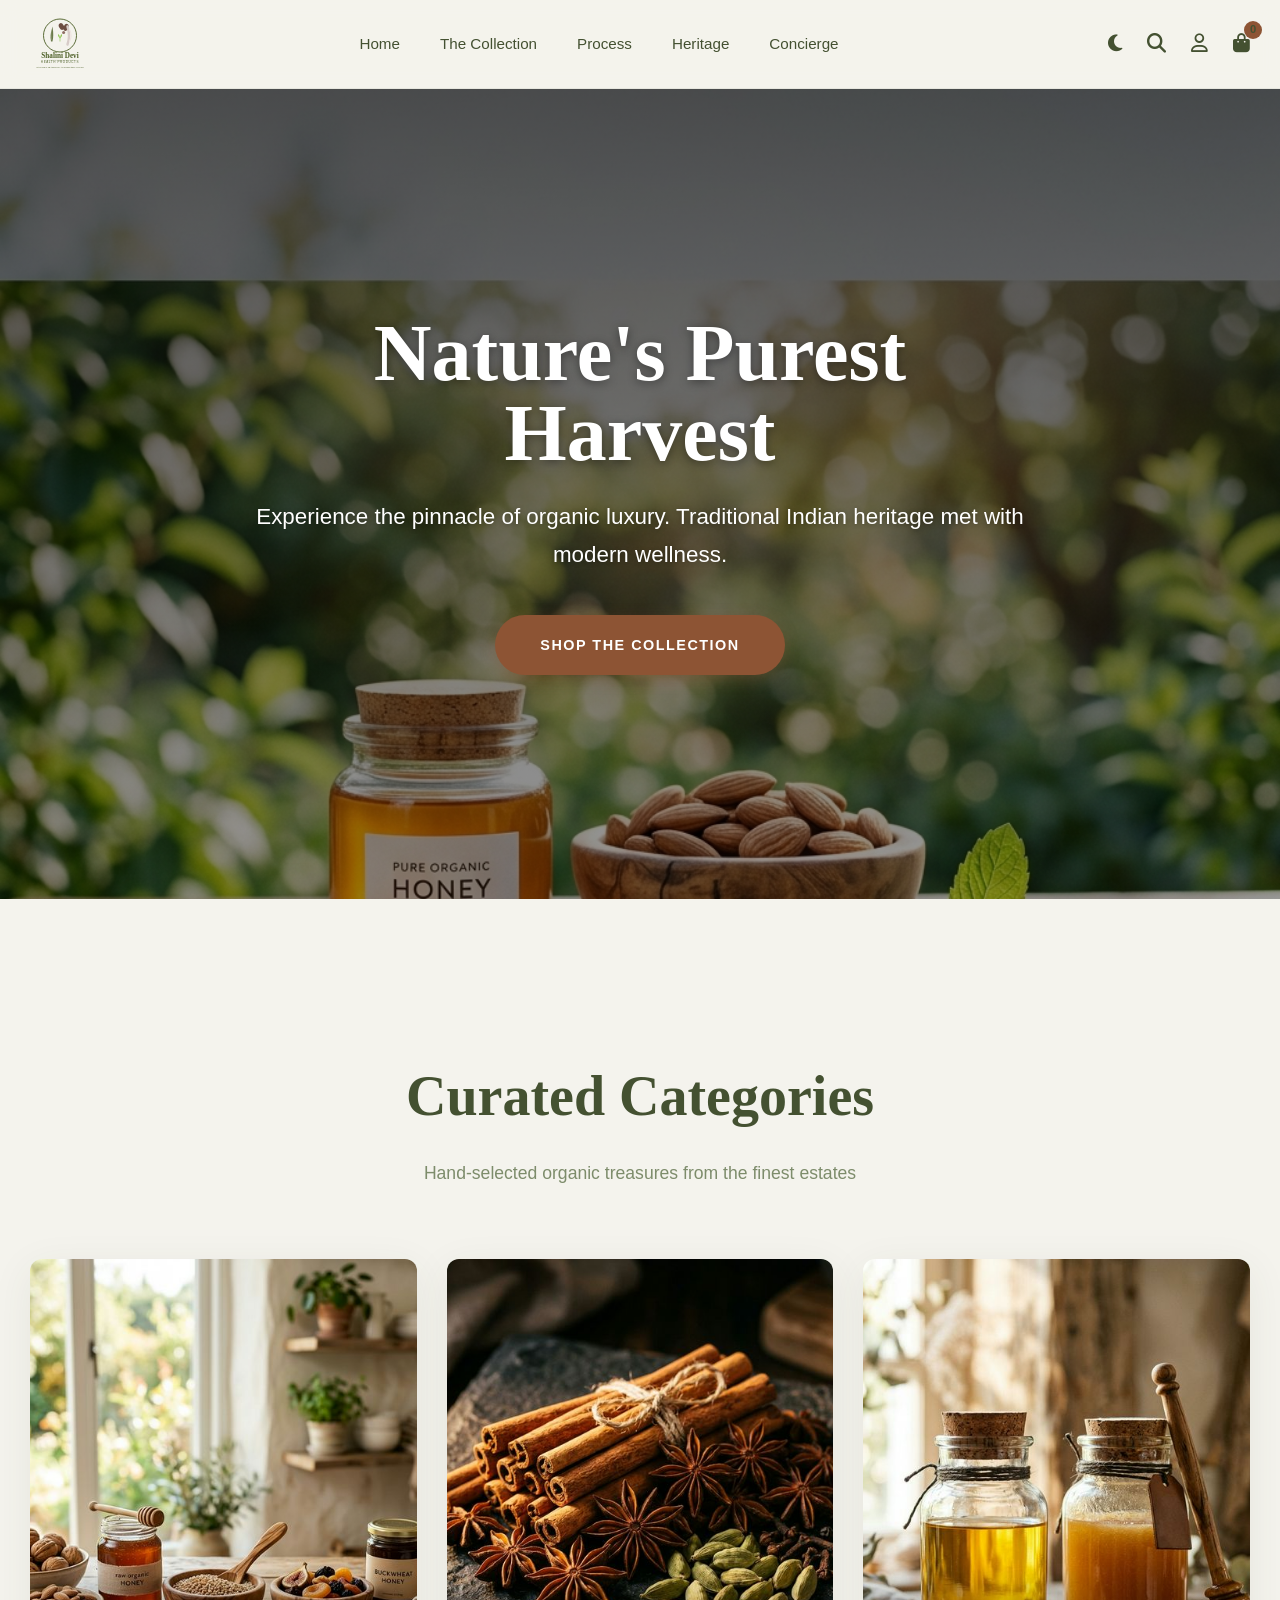
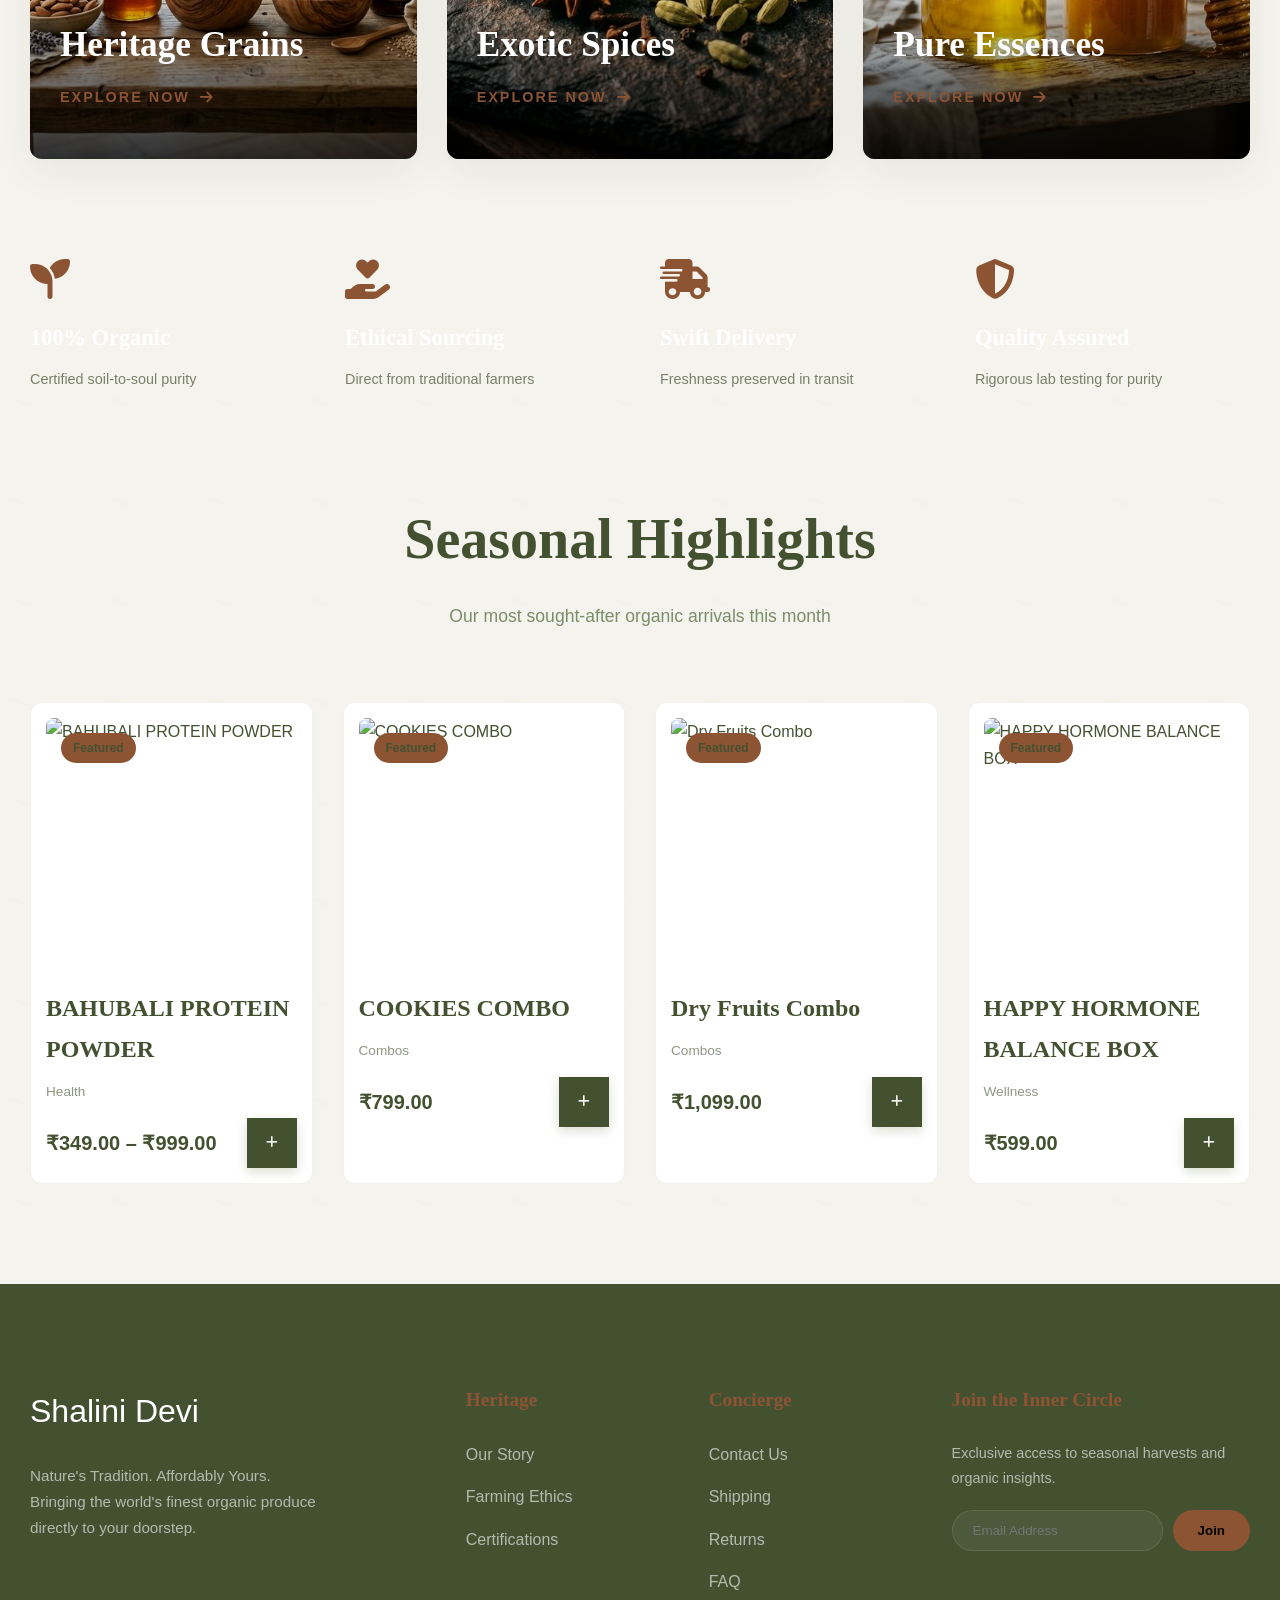
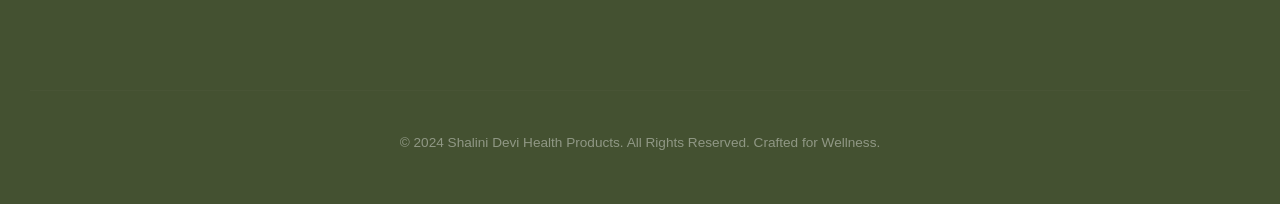
==== index.html @ 246dc545 "first commit" ====
<!doctype html>
<html lang="en">
  <head>
    <meta charset="UTF-8" />
    <meta name="viewport" content="width=device-width, initial-scale=1.0" />
    <title>Shalini Devi Health Products | Premium Organic Heritage</title>
    <link rel="stylesheet" href="css/styles.css" />
    <link
      rel="stylesheet"
      href="https://cdnjs.cloudflare.com/ajax/libs/font-awesome/6.4.0/css/all.min.css"
    />
  </head>
  <body>
    <nav>
      <div class="container">
        <a href="index.html" class="logo">
          <img src="assets/logo.svg" alt="Shalini Devi">
        </a>
        <div class="nav-links">
          <a href="index.html">Home</a>
          <a href="shop.html">The Collection</a>
          <a href="process.html">Process</a>
          <a href="heritage.html">Heritage</a>
          <a href="concierge.html">Concierge</a>
        </div>
        <div class="nav-actions">
          <i class="fas fa-moon" id="theme-icon" onclick="toggleTheme()"></i>
          <i class="fas fa-search"></i>
          <i class="far fa-user"></i>
          <a href="cart.html" class="cart-icon">
            <i class="fas fa-shopping-bag"></i>
            <span class="cart-count" id="cart-count">0</span>
          </a>
        </div>
      </div>
    </nav>

    <header class="hero hero-luxury" style="background: url('hero_fresh_organic_vibe_2024_1776786332460.png') no-repeat center center/cover;">
      <div class="hero-content">
        <h1>Nature's Purest Harvest</h1>
        <p>
          Experience the pinnacle of organic luxury. Traditional Indian 
          heritage met with modern wellness.
        </p>
        <a href="shop.html" class="btn">Shop the Collection</a>
      </div>
    </header>

    <section class="section">
      <div class="container">
        <div class="section-header">
          <h2>Curated Categories</h2>
          <p>Hand-selected organic treasures from the finest estates</p>
        </div>
        <div class="categories-slider">
          <div class="category-card">
            <img src="assets/hero_premium.png" alt="Premium Grains" />
            <div class="category-info">
              <h3>Heritage Grains</h3>
              <a href="shop.html?cat=grains" class="shop-link">Explore Now <i class="fas fa-arrow-right"></i></a>
            </div>
          </div>
          <div class="category-card">
            <img src="assets/cat_spices.png" alt="Exotic Spices" />
            <div class="category-info">
              <h3>Exotic Spices</h3>
              <a href="shop.html?cat=spices" class="shop-link">Explore Now <i class="fas fa-arrow-right"></i></a>
            </div>
          </div>
          <div class="category-card">
            <img src="assets/cat_oils.png" alt="Vital Essences" />
            <div class="category-info">
              <h3>Pure Essences</h3>
              <a href="shop.html?cat=oils" class="shop-link">Explore Now <i class="fas fa-arrow-right"></i></a>
            </div>
          </div>
        </div>
      </div>
    </section>

    <section class="features-band">
      <div class="container">
        <div class="features-grid">
          <div class="feature-item">
            <i class="fas fa-seedling"></i>
            <h4>100% Organic</h4>
            <p>Certified soil-to-soul purity</p>
          </div>
          <div class="feature-item">
            <i class="fas fa-hand-holding-heart"></i>
            <h4>Ethical Sourcing</h4>
            <p>Direct from traditional farmers</p>
          </div>
          <div class="feature-item">
            <i class="fas fa-truck-fast"></i>
            <h4>Swift Delivery</h4>
            <p>Freshness preserved in transit</p>
          </div>
          <div class="feature-item">
            <i class="fas fa-shield-halved"></i>
            <h4>Quality Assured</h4>
            <p>Rigorous lab testing for purity</p>
          </div>
        </div>
      </div>
    </section>

    <section class="section">
      <div class="container">
        <div class="section-header">
          <h2>Seasonal Highlights</h2>
          <p>Our most sought-after organic arrivals this month</p>
        </div>
        <div class="products-grid" id="featured-products">
          <!-- Featured items will be rendered here -->
        </div>
      </div>
    </section>

    <footer>
      <div class="container">
        <div class="footer-grid">
          <div class="footer-about">
            <div class="footer-logo">Shalini Devi</div>
            <p>
              Nature's Tradition. Affordably Yours. Bringing the world's 
              finest organic produce directly to your doorstep.
            </p>
          </div>
          <div class="footer-links">
            <h4>Heritage</h4>
            <ul>
              <li><a href="heritage.html">Our Story</a></li>
              <li><a href="#">Farming Ethics</a></li>
              <li><a href="#">Certifications</a></li>
            </ul>
          </div>
          <div class="footer-links">
            <h4>Concierge</h4>
            <ul>
              <li><a href="concierge.html">Contact Us</a></li>
              <li><a href="#">Shipping</a></li>
              <li><a href="#">Returns</a></li>
              <li><a href="#">FAQ</a></li>
            </ul>
          </div>
          <div class="newsletter">
            <h4>Join the Inner Circle</h4>
            <p>Exclusive access to seasonal harvests and organic insights.</p>
            <form class="newsletter-form">
              <input type="email" placeholder="Email Address" />
              <button type="submit">Join</button>
            </form>
          </div>
        </div>
        <div class="footer-bottom">
          <p>&copy; 2024 Shalini Devi Health Products. All Rights Reserved. Crafted for Wellness.</p>
        </div>
      </div>
    </footer>

    <script src="scripts/products.js"></script>
    <script src="scripts/cart.js"></script>
    <script src="scripts/animations.js"></script>
    <script>
      document.addEventListener('DOMContentLoaded', () => {
        const featuredGrid = document.getElementById('featured-products');
        if (featuredGrid) {
          // Pick 4 diverse products for the home page
          const highlightedIds = [5, 12, 22, 30]; 
          const highlighted = PRODUCTS.filter(p => highlightedIds.includes(p.id));
          
          featuredGrid.innerHTML = highlighted.map(product => `
            <div class="product-card">
              <span class="product-badge">Featured</span>
              <div class="product-image-container">
                <img src="${product.img}" alt="${product.name}" class="product-img" />
              </div>
              <div class="product-info">
                <h3>${product.name}</h3>
                <p style="opacity: 0.6; font-size: 0.85rem; margin-bottom: 10px;">${product.category}</p>
                <div class="product-meta">
                  <span class="price">${product.priceRange}</span>
                  <button class="add-btn" onclick="addToCart({id: ${product.id}, name: '${product.name.replace(/'/g, "\\'")}', price: ${product.priceNumeric}, img: '${product.img}'}, this)">
                    <i class="fas fa-plus"></i>
                  </button>
                </div>
              </div>
            </div>
          `).join('');
        }
      });
    </script>
  </body>
</html>
---- css/styles.css ----
:root {
  /* Color Palette - Shalini Devi Brand Update */
  --primary: #445131; /* Brand Moss Green */
  --primary-light: #5a6b41;
  --secondary: #ACC555; /* Brand Sprout Green */
  --accent: #8D5434; /* Brand Nut Brown */
  --accent-light: #b06e4a;
  --bg-main: #F4F3ED; /* Brand Cream Background */
  --bg-white: #ffffff;
  --text-dark: #445131; /* Using Moss for headers/dark text */
  --text-muted: #7D8C6B; /* Sage Green subtext */
  --shadow-sm: 0 2px 4px rgba(68, 81, 49, 0.05);
  --shadow-md: 0 10px 40px rgba(68, 81, 49, 0.08);
  --shadow-lg: 0 20px 60px rgba(68, 81, 49, 0.12);
  --transition: all 0.4s cubic-bezier(0.4, 0, 0.2, 1);
  --radius: 12px;
  --transition-slow: all 0.8s cubic-bezier(0.4, 0, 0.2, 1);
}

/* Organic Textures & Patterns */
.bg-organic {
  background-image: url("data:image/svg+xml,%3Csvg width='100' height='100' viewBox='0 0 100 100' xmlns='http://www.w3.org/2000/svg'%3E%3Cpath d='M10 10 Q15 5 20 10 T30 10' fill='none' stroke='%23445131' stroke-width='0.5' opacity='0.05'/%3E%3C/svg%3E");
  background-repeat: repeat;
}

.paper-texture {
  position: relative;
}
.paper-texture::before {
  content: "";
  position: absolute;
  top: 0; left: 0; width: 100%; height: 100%;
  background-image: url("data:image/svg+xml,%3Csvg viewBox='0 0 200 200' xmlns='http://www.w3.org/2000/svg'%3E%3Cfilter id='noiseFilter'%3E%3CfeTurbulence type='fractalNoise' baseFrequency='0.65' numOctaves='3' stitchTiles='stitch'/%3E%3C/filter%3E%3Crect width='100%25' height='100%25' filter='url(%23noiseFilter)'/%3E%3C/svg%3E");
  opacity: 0.02;
  pointer-events: none;
  border-radius: inherit;
}

body.dark {
  --bg-main: #1A1F13; /* Deepened Brand Moss */
  --bg-white: #242B1B; /* Olive Card Background */
  --text-dark: #F4F3ED; /* Brand Cream for Text */
  --text-muted: #ACC555; /* Sprout Green as sub-accent */
  --primary: #F4F3ED;
  --accent: #ACC555; /* Sprout Green Accent in dark mode */
  --shadow-sm: 0 2px 4px rgba(0,0,0,0.5);
  --shadow-md: 0 4px 20px rgba(0,0,0,0.7);
  --shadow-lg: 0 10px 30px rgba(0,0,0,0.8);
}

/* Typography Imports */
@import url("https://fonts.googleapis.com/css2?family=Cormorant+Garamond:wght@600;700&family=Inter:wght@400;500;600&display=swap");

* {
  margin: 0;
  padding: 0;
  box-sizing: border-box;
}

body {
  font-family: "Inter", sans-serif;
  background-color: var(--bg-main);
  color: var(--text-dark);
  line-height: 1.7;
  overflow-x: hidden;
}

h1,
h2,
h3,
h4 {
  font-family: "Cormorant Garamond", serif;
  font-weight: 700;
  color: var(--primary);
}

a {
  text-decoration: none;
  color: inherit;
  transition: var(--transition);
}

ul {
  list-style: none;
}

.container {
  max-width: 1300px;
  margin: 0 auto;
  padding: 0 30px;
}

/* Navbar - Modern Glassmorphism */
nav {
  background: rgba(244, 243, 237, 0.95); /* Brand Cream with blur */
  backdrop-filter: blur(10px);
  padding: 10px 0;
  position: sticky;
  top: 0;
  z-index: 1000;
  border-bottom: 1px solid rgba(68, 81, 49, 0.08);
  transition: var(--transition);
}

body.dark nav {
  background: rgba(17, 45, 34, 0.9);
  border-bottom: 1px solid rgba(255,255,255,0.05);
}

nav .container {
  display: flex;
  justify-content: space-between;
  align-items: center;
}

.logo img {
  height: 60px;
  width: auto;
  transition: var(--transition);
}

.logo:hover img {
  transform: scale(1.05);
}

.nav-links {
  display: flex;
  gap: 40px;
  font-weight: 500;
  font-size: 0.95rem;
}

.nav-links a {
  position: relative;
  color: var(--text-dark);
}

.nav-links a::after {
  content: "";
  position: absolute;
  bottom: -5px;
  left: 0;
  width: 0;
  height: 2px;
  background: var(--accent);
  transition: var(--transition);
}

.nav-links a:hover::after {
  width: 100%;
}

.nav-actions {
  display: flex;
  align-items: center;
  gap: 25px;
}

.nav-actions i {
  font-size: 1.2rem;
  cursor: pointer;
  transition: var(--transition);
}

.nav-actions i:hover {
  color: var(--accent);
}

.cart-icon {
  position: relative;
}

.cart-count {
  position: absolute;
  top: -10px;
  right: -12px;
  background: var(--accent);
  color: var(--primary);
  font-size: 0.7rem;
  width: 18px;
  height: 18px;
  display: flex;
  align-items: center;
  justify-content: center;
  border-radius: 50%;
  font-weight: 700;
}

/* Hero Section - Immersive Premium */
.hero {
  height: 90vh;
  background:
    linear-gradient(rgba(0, 0, 0, 0.3), rgba(0, 0, 0, 0.3)),
    url("../assets/hero_premium.png") no-repeat center center/cover;
  display: flex;
  align-items: center;
  justify-content: center;
  text-align: center;
  color: var(--bg-white);
  padding: 0 20px;
  position: relative;
  margin-bottom: 50px;
}



.hero-content {
  max-width: 800px;
  z-index: 1;
}

.hero-content h1 {
  font-size: 5rem;
  line-height: 1;
  margin-bottom: 25px;
  color: #ffffff !important;
  text-shadow: 0 2px 10px rgba(0, 0, 0, 0.4);
}

.hero-content p {
  font-size: 1.4rem;
  margin-bottom: 40px;
  font-weight: 400;
  color: #ffffff !important;
  opacity: 1;
  text-shadow: 0 1px 5px rgba(0, 0, 0, 0.3);
}

.btn {
  display: inline-block;
  padding: 18px 45px;
  background: var(--accent);
  color: var(--bg-white);
  border-radius: 50px;
  font-weight: 600;
  text-transform: uppercase;
  letter-spacing: 1.5px;
  font-size: 0.9rem;
  box-shadow: 0 4px 15px rgba(141, 84, 52, 0.3);
  transition: var(--transition);
  border: none;
}

.btn:hover {
  background: var(--secondary);
  color: var(--primary);
  transform: translateY(-5px);
  box-shadow: 0 10px 25px rgba(172, 197, 85, 0.4);
}

/* Section Header */
.section {
  padding: 100px 0;
}

.section-header {
  text-align: center;
  margin-bottom: 70px;
}

.section-header h2 {
  font-size: 3.5rem;
  margin-bottom: 15px;
}

.section-header p {
  font-size: 1.1rem;
  color: var(--text-muted);
  max-width: 600px;
  margin: 0 auto;
}

/* Categories Section */
.categories-slider {
  display: grid;
  grid-template-columns: repeat(3, 1fr);
  gap: 30px;
}

.category-card {
  position: relative;
  height: 500px;
  border-radius: var(--radius);
  overflow: hidden;
  box-shadow: var(--shadow-md);
  transition: var(--transition);
  cursor: pointer;
}

.category-card img {
  width: 100%;
  height: 100%;
  object-fit: cover;
  transition: var(--transition);
}

.category-card:hover img {
  transform: scale(1.05);
}

.category-info {
  position: absolute;
  bottom: 0;
  left: 0;
  width: 100%;
  padding: 50px 30px;
  background: linear-gradient(transparent, rgba(0, 0, 0, 0.8));
  color: var(--bg-white);
  display: flex;
  flex-direction: column;
  justify-content: flex-end;
}

.category-info h3 {
  color: var(--bg-white);
  font-size: 2.2rem;
  margin-bottom: 10px;
}

.category-info .shop-link {
  font-size: 0.9rem;
  font-weight: 600;
  text-transform: uppercase;
  letter-spacing: 2px;
  display: flex;
  align-items: center;
  gap: 10px;
  color: var(--accent);
}

/* Featured Products */
.products-grid {
  display: grid;
  grid-template-columns: repeat(auto-fill, minmax(280px, 1fr));
  gap: 30px;
}

/* Controls Section */
.controls-section input:focus,
.controls-section select:focus {
  outline: none;
  border-color: var(--accent) !important;
  box-shadow: 0 0 0 4px rgba(212, 175, 55, 0.1);
}

body.dark .controls-section {
  background: var(--bg-white) !important;
  border-bottom: 1px solid rgba(255, 255, 255, 0.05) !important;
}

body.dark .controls-section input,
body.dark .controls-section select {
  background: var(--bg-main) !important;
  border-color: rgba(255, 255, 255, 0.1) !important;
  color: var(--text-dark) !important;
}

body.dark .bg-organic {
  background-image: url("data:image/svg+xml,%3Csvg width='100' height='100' viewBox='0 0 100 100' xmlns='http://www.w3.org/2000/svg'%3E%3Cpath d='M10 10 Q15 5 20 10 T30 10' fill='none' stroke='%23ACC555' stroke-width='0.5' opacity='0.05'/%3E%3C/svg%3E");
}

.product-card {
  background: var(--bg-white);
  border-radius: var(--radius);
  padding: 20px;
  transition: var(--transition);
  position: relative;
  border: 1px solid rgba(0,0,0,0.03);
}

body.dark .product-card {
  border: 1px solid rgba(255,255,255,0.05);
}

.product-card:hover {
  transform: translateY(-10px);
  box-shadow: var(--shadow-lg);
}

.product-badge {
  position: absolute;
  top: 30px;
  left: 30px;
  background: var(--accent);
  color: var(--primary);
  padding: 5px 12px;
  border-radius: 20px;
  font-size: 0.75rem;
  font-weight: 700;
  z-index: 2;
}

.product-image-container {
  height: 250px;
  overflow: hidden;
  border-radius: 8px;
  margin-bottom: 20px;
}

.product-img {
  width: 100%;
  height: 100%;
  object-fit: cover;
  transition: var(--transition);
}

.product-card:hover .product-img {
  transform: scale(1.1);
}

.product-info h3 {
  font-size: 1.5rem;
  margin-bottom: 10px;
  color: var(--primary);
}

.product-meta {
  display: flex;
  justify-content: space-between;
  align-items: center;
  margin-top: 15px;
}

.price {
  font-size: 1.25rem;
  font-weight: 600;
  color: var(--text-dark);
}

/* Luxury UI Components */
.luxury-header {
    background: var(--bg-white);
    padding: 80px 0 30px !important;
}

.luxury-header .section-header {
    text-align: left;
    margin-bottom: 0;
}

.luxury-controls {
    background: var(--bg-white);
    position: sticky;
    top: 60px;
    z-index: 100;
    border-bottom: 1px solid rgba(26, 31, 22, 0.05);
    padding: 15px 0;
    transition: var(--transition);
}

.controls-wrapper {
    display: flex;
    gap: 30px;
    align-items: center;
}

.search-box {
    flex: 1;
    position: relative;
}

.search-box i {
    position: absolute;
    left: 20px;
    top: 50%;
    transform: translateY(-50%);
    opacity: 0.3;
}

.search-box input,
.filter-box select {
    width: 100%;
    padding: 15px 25px;
    padding-left: 55px;
    border: 1px solid rgba(26, 31, 22, 0.08);
    background: var(--bg-main);
    color: var(--text-dark);
    font-family: inherit;
    font-size: 0.9rem;
    border-radius: 4px;
    transition: var(--transition);
}

.filter-box select {
    padding-left: 25px;
    width: 250px;
}

.search-box input:focus,
.filter-box select:focus {
    outline: none;
    border-color: var(--accent);
    box-shadow: 0 5px 15px rgba(200, 162, 118, 0.1);
}

.product-card {
    background: var(--bg-white);
    padding: 15px; /* Minimal padding */
    border: 1px solid rgba(26, 31, 22, 0.05);
    transition: var(--transition-slow);
}

.add-btn {
  background: var(--primary);
  color: var(--bg-main);
  width: 50px;
  height: 50px;
  border-radius: 0; /* Square luxury */
  border: none;
  cursor: pointer;
  display: flex;
  align-items: center;
  justify-content: center;
  transition: var(--transition);
}

.add-btn:hover {
  background: var(--accent);
  color: var(--bg-main);
  box-shadow: 0 5px 15px rgba(212, 175, 55, 0.4);
}

/* Contrast Fixes for Cart Controls */
body.dark .cart-item button {
    border-color: rgba(255,255,255,0.2) !important;
    color: white !important;
}

body.dark .checkout-section .btn {
    color: white !important;
    font-weight: 700;
}

.features-grid {
  display: grid;
  grid-template-columns: repeat(4, 1fr);
  gap: 40px;
}

.feature-item i {
  font-size: 2.5rem;
  color: var(--accent);
  margin-bottom: 20px;
}

.feature-item h4 {
  color: var(--bg-white);
  font-size: 1.4rem;
  margin-bottom: 10px;
}

.feature-item p {
  font-size: 0.9rem;
  opacity: 0.7;
}

/* Footer */
footer {
  background: var(--text-dark);
  color: var(--bg-white);
  padding: 100px 0 50px;
}

.footer-grid {
  display: grid;
  grid-template-columns: 2fr 1fr 1fr 1.5fr;
  gap: 50px;
  margin-bottom: 80px;
}

.footer-logo {
  font-size: 2rem;
  color: var(--bg-white);
  margin-bottom: 25px;
}

.footer-about p {
  opacity: 0.6;
  font-size: 0.95rem;
  max-width: 300px;
}

.footer-links h4 {
  color: var(--accent);
  margin-bottom: 25px;
  font-size: 1.2rem;
}

.footer-links ul li {
  margin-bottom: 15px;
}

.footer-links a {
  opacity: 0.6;
}

.footer-links a:hover {
  opacity: 1;
  color: var(--accent);
  padding-left: 5px;
}

.newsletter h4 {
  color: var(--accent);
  margin-bottom: 25px;
  font-size: 1.2rem;
}

.newsletter p {
  opacity: 0.6;
  font-size: 0.9rem;
  margin-bottom: 20px;
}

.newsletter-form {
  display: flex;
  gap: 10px;
}

.newsletter-form input {
  flex: 1;
  background: rgba(255, 255, 255, 0.05);
  border: 1px solid rgba(255, 255, 255, 0.1);
  padding: 12px 20px;
  border-radius: 30px;
  color: var(--bg-white);
  outline: none;
}

.newsletter-form button {
  background: var(--accent);
  border: none;
  padding: 0 25px;
  border-radius: 30px;
  font-weight: 600;
  cursor: pointer;
}

.footer-bottom {
  text-align: center;
  padding-top: 40px;
  border-top: 1px solid rgba(255, 255, 255, 0.05);
  font-size: 0.85rem;
  opacity: 0.4;
}

/* Responsive */
@media (max-width: 1024px) {
  .hero-content h1 {
    font-size: 3.5rem;
  }
  .categories-slider {
    grid-template-columns: repeat(2, 1fr);
  }
  .footer-grid {
    grid-template-columns: repeat(2, 1fr);
  }
}

@media (max-width: 768px) {
  .nav-links {
    display: none;
  }
  .features-grid {
    grid-template-columns: repeat(2, 1fr);
  }
  .section-header h2 {
    font-size: 2.5rem;
  }
}
/* Scroll Reveal Animations */
.reveal {
  opacity: 0;
  transform: translateY(30px);
  transition: var(--transition-slow);
}

.reveal.revealed {
  opacity: 1;
  transform: translateY(0);
}

/* Fly to Cart Animation Classes */
.flying-image {
  position: fixed;
  z-index: 9999;
  pointer-events: none;
  object-fit: cover;
  border-radius: 50%;
  transition: all 0.8s cubic-bezier(0.4, 0, 0.2, 1);
  box-shadow: 0 10px 20px rgba(0,0,0,0.2);
}

.cart-icon.bump {
  animation: basketBump 0.5s ease-out;
}

@keyframes basketBump {
  0% { transform: scale(1); }
  30% { transform: scale(1.3); color: var(--accent); }
  100% { transform: scale(1); }
}

.product-card {
    border: 1px solid rgba(74, 93, 35, 0.08);
}
.add-btn {
    box-shadow: 0 4px 10px rgba(74, 93, 35, 0.2);
}
.add-btn:active {
    transform: scale(0.9);
}

/* --- Real App Experience Enhancements --- */

/* 1. Global Hero Scrim for Legibility */
.hero::before {
    content: "";
    position: absolute;
    top: 0;
    left: 0;
    right: 0;
    bottom: 0;
    background: linear-gradient(to bottom, rgba(0,0,0,0.7) 0%, rgba(0,0,0,0.4) 100%);
    z-index: 0;
}
.hero-content {
    position: relative;
    z-index: 1;
}

/* 2. Boutique Checkout Flow */
.checkout-section {
    max-width: 600px;
    margin: 40px auto;
    background: var(--bg-white);
    padding: 40px;
    border-radius: var(--radius);
    box-shadow: var(--shadow-lg);
    display: none; /* Shown via JS */
}

.checkout-section.active {
    display: block;
    animation: fadeIn 0.6s ease-out;
}

.form-group {
    margin-bottom: 25px;
}

.form-group label {
    display: block;
    font-size: 0.85rem;
    font-weight: 600;
    margin-bottom: 8px;
    color: var(--text-muted);
    text-transform: uppercase;
    letter-spacing: 1px;
}

.form-group input {
    width: 100%;
    padding: 15px;
    border: 1px solid rgba(68, 81, 49, 0.1);
    background: var(--bg-main);
    color: var(--text-dark);
    font-family: inherit;
    border-radius: 8px;
    outline: none;
    transition: var(--transition);
}

.form-group input:focus {
    border-color: var(--accent);
    box-shadow: 0 0 0 4px rgba(141, 84, 52, 0.05);
}

/* 3. Delivery Truck Animation */
.delivery-animation {
    display: none;
    text-align: center;
    padding: 60px 0;
}

.delivery-animation.active {
    display: block;
}

.track-container {
    width: 100%;
    height: 120px;
    position: relative;
    background: url("data:image/svg+xml,%3Csvg width='100' height='20' xmlns='http://www.w3.org/2000/svg'%3E%3Cpath d='M0 10 L100 10' stroke='%23445131' stroke-width='1' stroke-dasharray='5,5' opacity='0.2'/%3E%3C/svg%3E") repeat-x center;
    margin: 40px 0;
    overflow: hidden;
}

.delivery-truck {
    position: absolute;
    left: -100px;
    top: 50%;
    transform: translateY(-50%);
    font-size: 3rem;
    color: var(--primary);
    transition: all 4s cubic-bezier(0.4, 0, 0.2, 1);
}

.delivery-truck.driving {
    left: 110%;
}

.cargo-icon {
    position: absolute;
    font-size: 1.2rem;
    color: var(--accent);
    opacity: 0;
    transition: all 0.8s ease-in;
}

.status-label {
    font-family: var(--font-header);
    font-size: 1.5rem;
    color: var(--primary);
    margin-top: 20px;
    min-height: 2em;
}

@keyframes fadeIn {
    from { opacity: 0; transform: translateY(20px); }
    to { opacity: 1; transform: translateY(0); }
}

@keyframes truckVibration {
    0%, 100% { transform: translateY(-50%) rotate(0deg); }
    25% { transform: translateY(-52%) rotate(1deg); }
    75% { transform: translateY(-48%) rotate(-1deg); }
}

.delivery-truck i {
    animation: truckVibration 0.2s infinite;
}
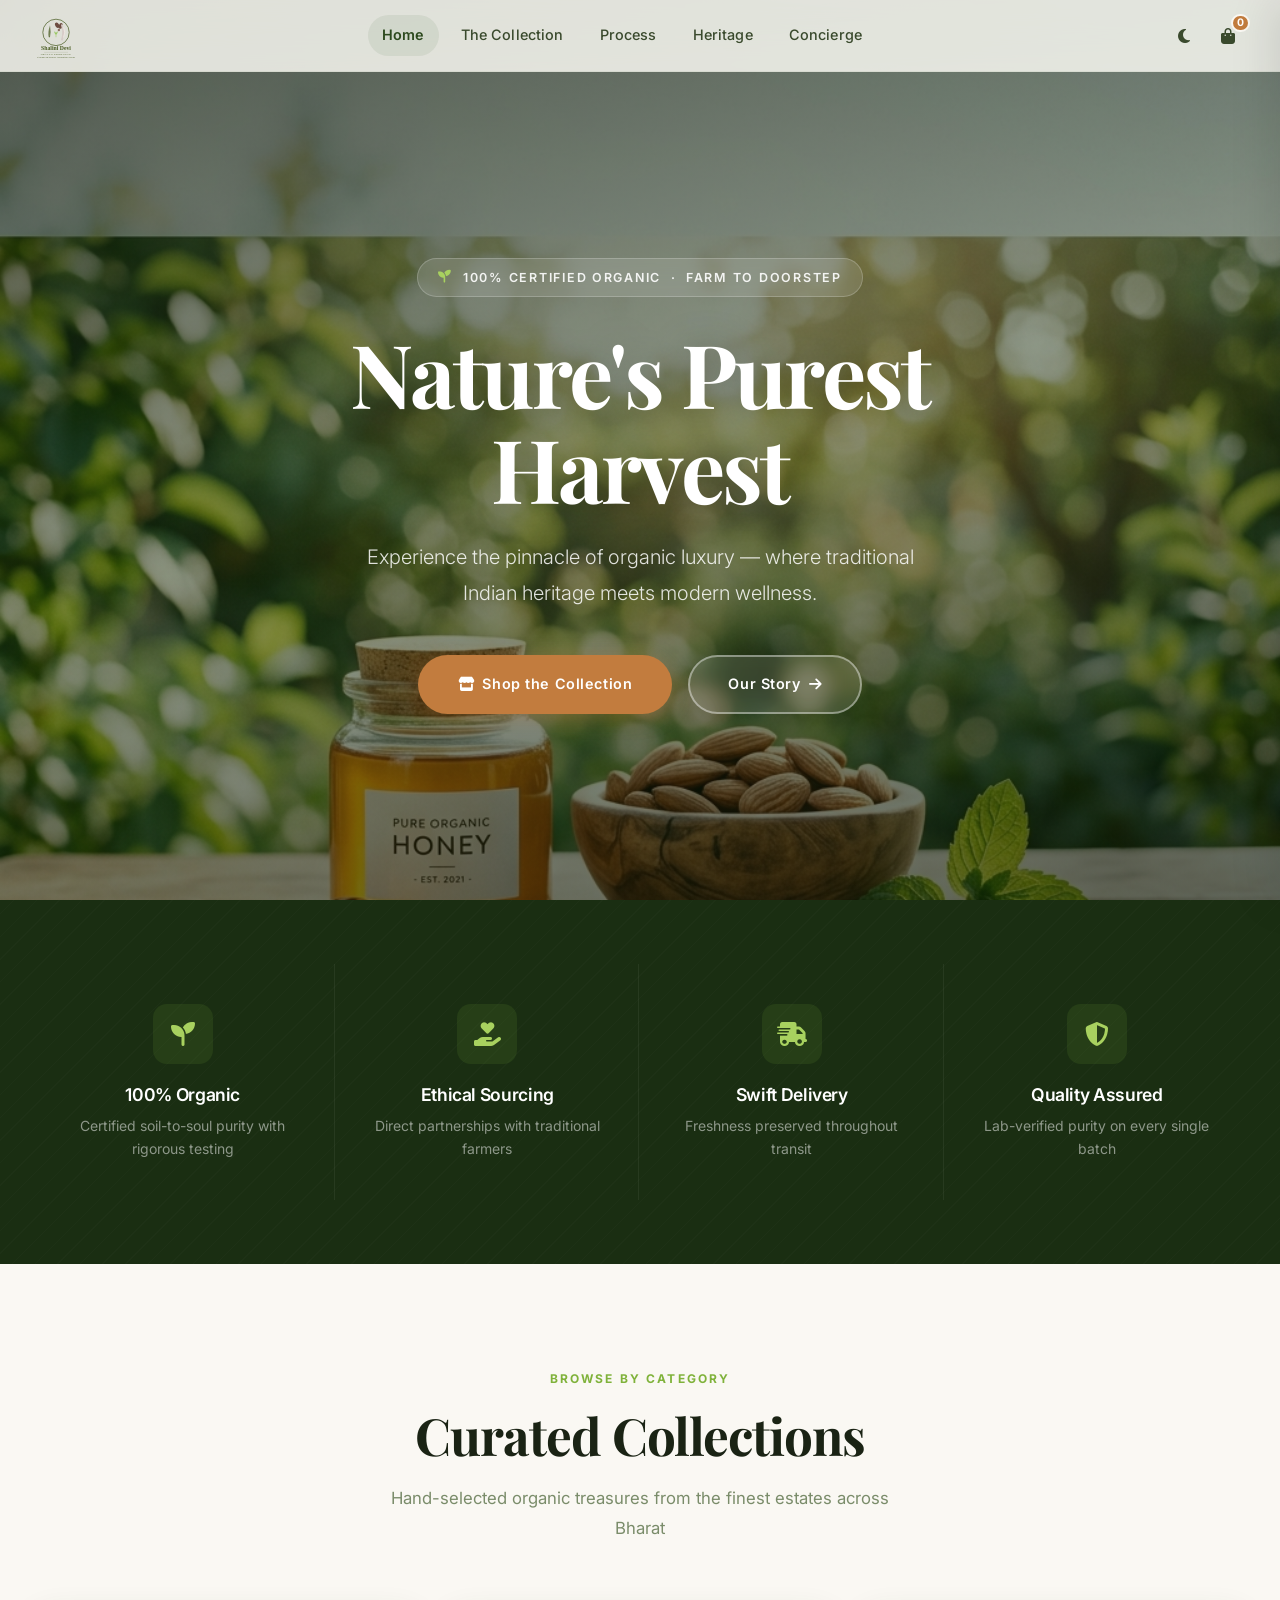
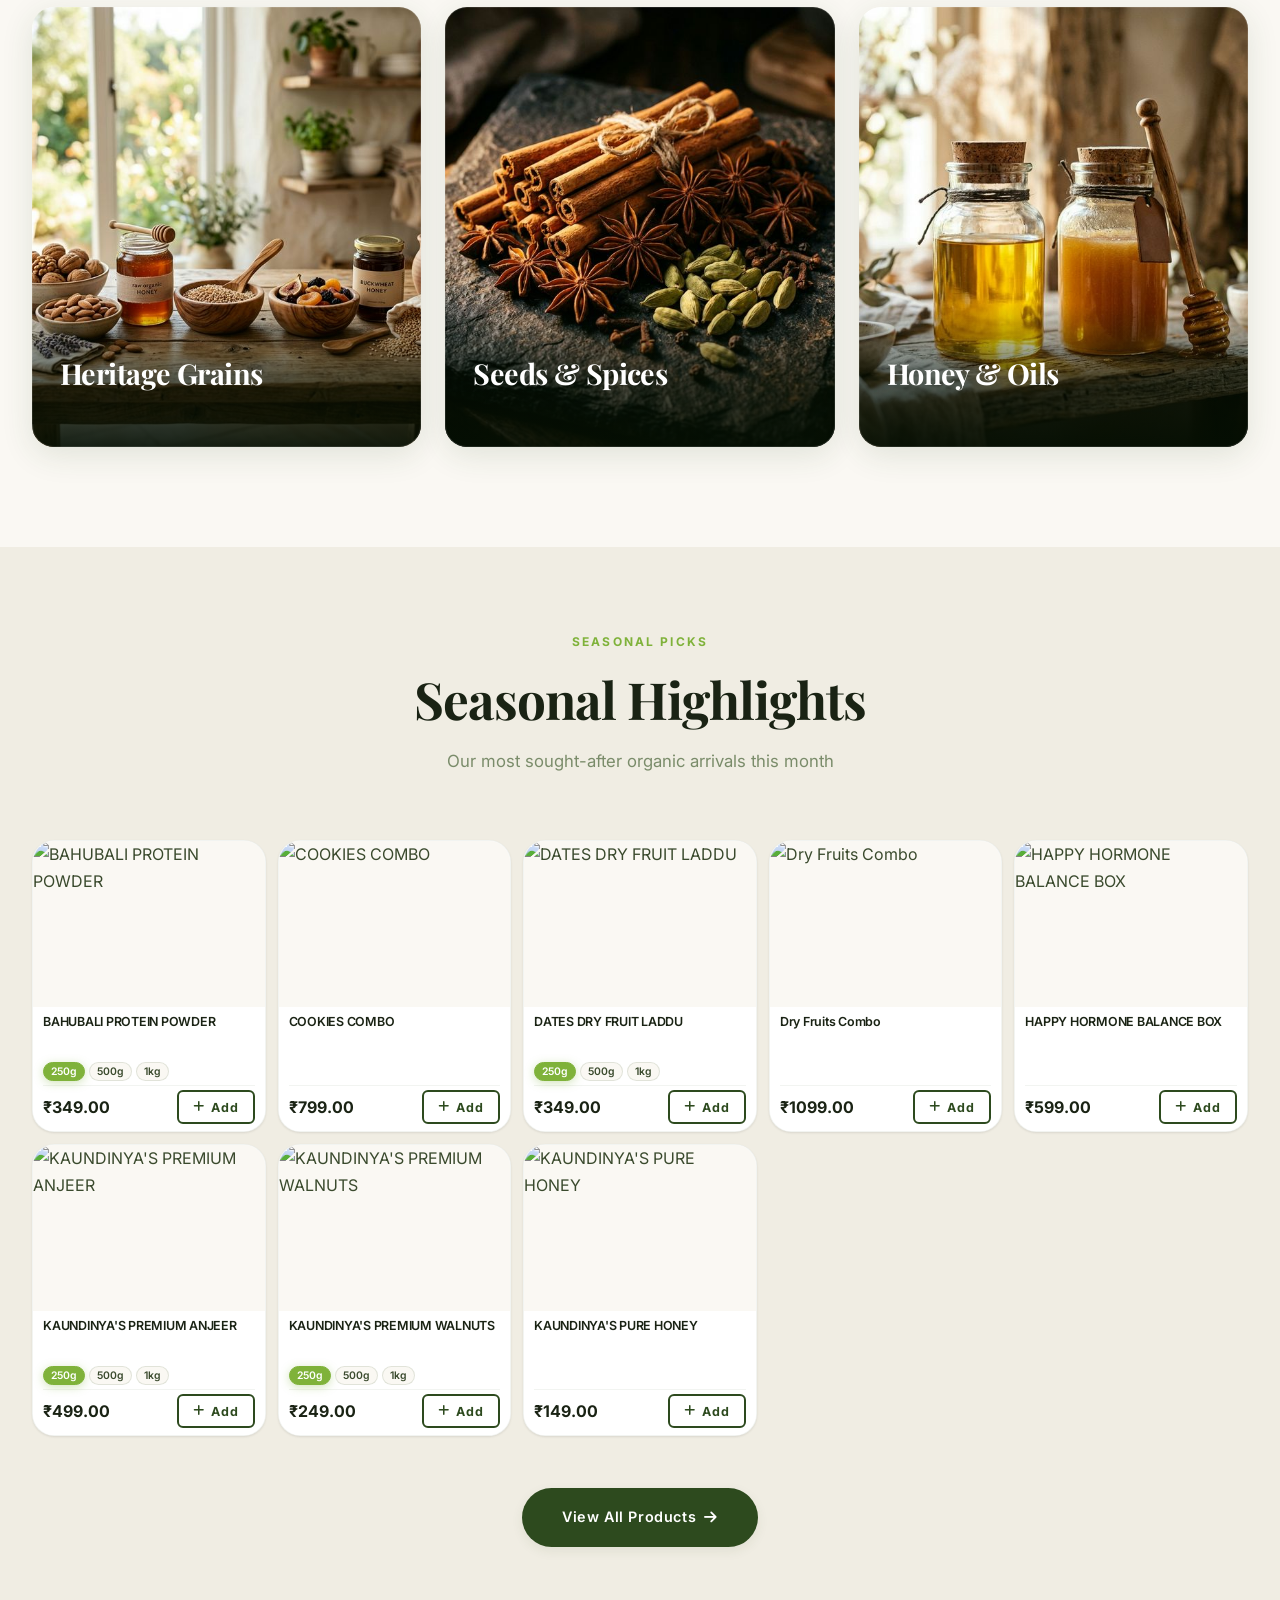
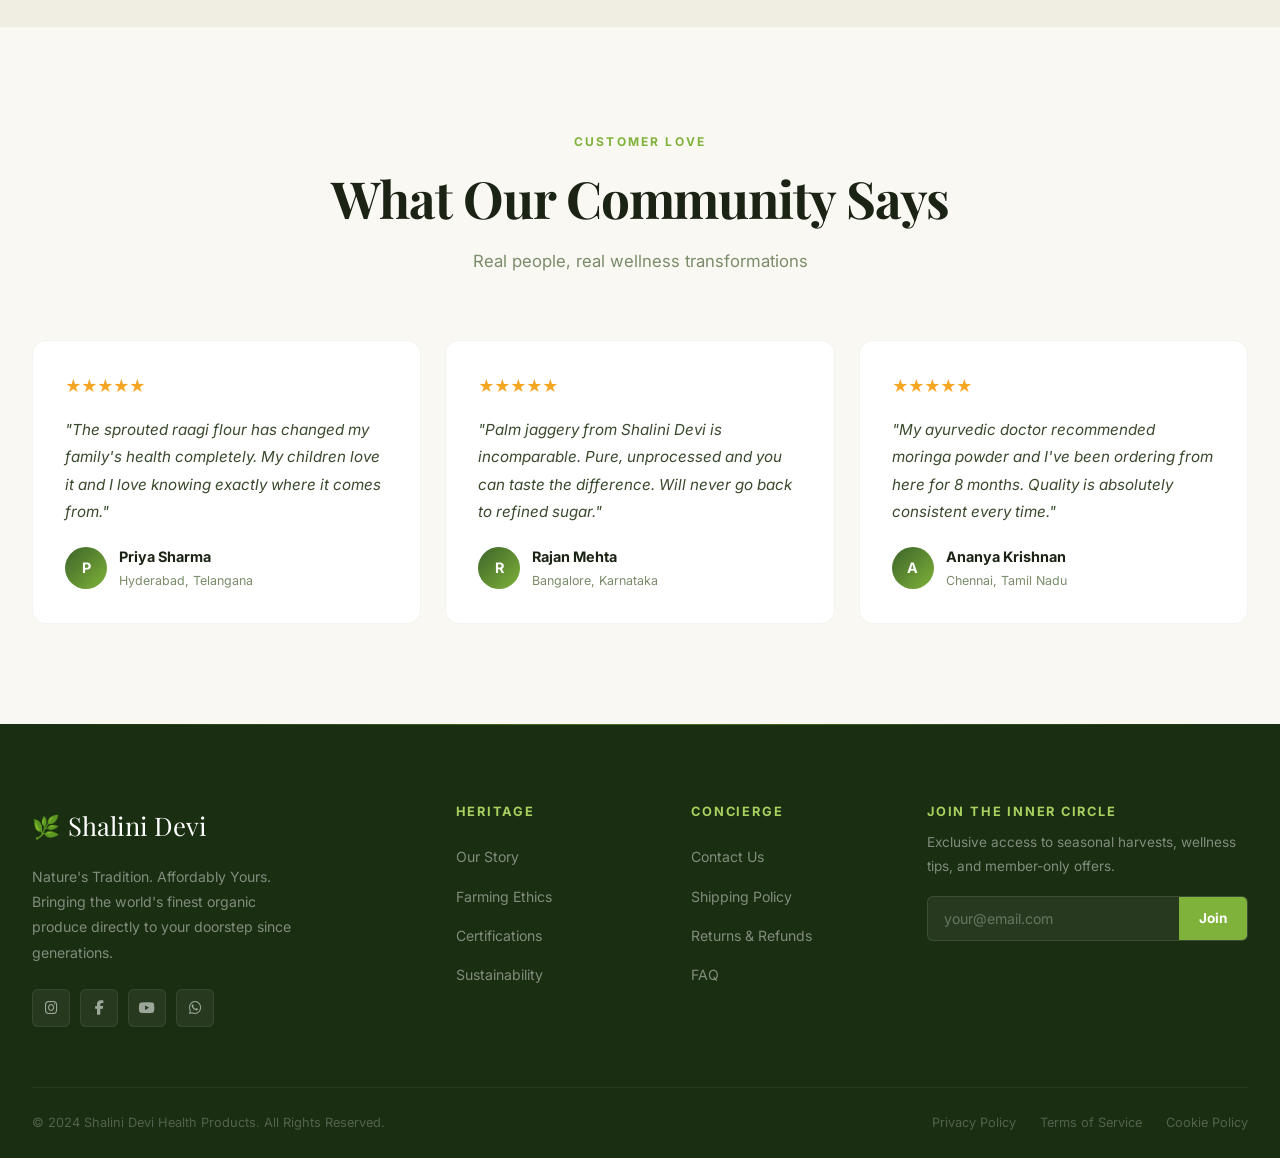
==== commit 78be9943: "extra features to the demo and add to cart is et" ====
--- a/index.html
+++ b/index.html
@@ -3,193 +3,332 @@
   <head>
     <meta charset="UTF-8" />
     <meta name="viewport" content="width=device-width, initial-scale=1.0" />
-    <title>Shalini Devi Health Products | Premium Organic Heritage</title>
+    <meta name="description" content="Shalini Devi Health Products — Premium organic, traditional Indian health foods sourced directly from farmers." />
+    <title>Shalini Devi | Premium Organic Health Products</title>
     <link rel="stylesheet" href="css/styles.css" />
-    <link
-      rel="stylesheet"
-      href="https://cdnjs.cloudflare.com/ajax/libs/font-awesome/6.4.0/css/all.min.css"
-    />
+    <link rel="stylesheet" href="https://cdnjs.cloudflare.com/ajax/libs/font-awesome/6.4.0/css/all.min.css" />
+    <link rel="stylesheet" href="https://cdn.jsdelivr.net/npm/toastify-js/src/toastify.min.css" />
   </head>
-  <body>
-    <nav>
+  <body class="page-enter">
+
+    <!-- ── NAVBAR ── -->
+    <nav id="main-nav">
       <div class="container">
         <a href="index.html" class="logo">
-          <img src="assets/logo.svg" alt="Shalini Devi">
+          <img src="assets/logo.svg" alt="Shalini Devi Health Products" />
         </a>
         <div class="nav-links">
-          <a href="index.html">Home</a>
+          <a href="index.html" class="active">Home</a>
           <a href="shop.html">The Collection</a>
           <a href="process.html">Process</a>
           <a href="heritage.html">Heritage</a>
           <a href="concierge.html">Concierge</a>
         </div>
         <div class="nav-actions">
-          <i class="fas fa-moon" id="theme-icon" onclick="toggleTheme()"></i>
-          <i class="fas fa-search"></i>
-          <i class="far fa-user"></i>
-          <a href="cart.html" class="cart-icon">
+          <button class="nav-icon-btn" id="theme-toggle" onclick="toggleTheme()" title="Toggle theme" aria-label="Toggle dark mode">
+            <i class="fas fa-moon" id="theme-icon"></i>
+          </button>
+          <button class="nav-icon-btn cart-icon" id="cart-nav-btn" aria-label="View cart" onclick="window.location.href='cart.html'">
             <i class="fas fa-shopping-bag"></i>
             <span class="cart-count" id="cart-count">0</span>
+          </button>
+          <button class="nav-hamburger" id="hamburger-btn" aria-label="Open menu" onclick="openDrawer()">
+            <span></span><span></span><span></span>
+          </button>
+        </div>
+      </div>
+    </nav>
+
+    <!-- Mobile Drawer -->
+    <div class="nav-drawer" id="nav-drawer">
+      <div class="nav-drawer-backdrop" onclick="closeDrawer()"></div>
+      <div class="nav-drawer-panel">
+        <button class="close-btn" onclick="closeDrawer()"><i class="fas fa-times"></i></button>
+        <a href="index.html" onclick="closeDrawer()"><i class="fas fa-home"></i> Home</a>
+        <a href="shop.html" onclick="closeDrawer()"><i class="fas fa-store"></i> The Collection</a>
+        <a href="process.html" onclick="closeDrawer()"><i class="fas fa-leaf"></i> Our Process</a>
+        <a href="heritage.html" onclick="closeDrawer()"><i class="fas fa-landmark"></i> Heritage</a>
+        <a href="concierge.html" onclick="closeDrawer()"><i class="fas fa-concierge-bell"></i> Concierge</a>
+      </div>
+    </div>
+
+    <!-- Slide-out Cart Drawer -->
+    <div class="cart-drawer-backdrop" id="cart-drawer-backdrop" onclick="closeCartDrawer()"></div>
+    <div class="cart-drawer-panel" id="cart-drawer">
+      <div class="cart-drawer-header">
+        <h3><i class="fas fa-shopping-basket"></i> Your Basket</h3>
+        <button class="cart-drawer-close" onclick="closeCartDrawer()" aria-label="Close cart"><i class="fas fa-times"></i></button>
+      </div>
+      <div class="cart-drawer-body" id="cart-drawer-items">
+        <!-- Rendered by JS -->
+      </div>
+      <div class="cart-drawer-footer">
+        <div class="cart-drawer-total">
+          <span>Subtotal</span>
+          <span id="cart-drawer-subtotal">₹0.00</span>
+        </div>
+        <a href="cart.html" class="btn btn-primary">Checkout Safely <i class="fas fa-lock"></i></a>
+      </div>
+    </div>
+
+    <!-- ── HERO ── -->
+    <header class="hero" style="background: url('hero_fresh_organic_vibe_2024_1776786332460.png') no-repeat center center / cover;" id="home-hero">
+      <div class="hero-content">
+        <div class="hero-eyebrow reveal">
+          <i class="fas fa-seedling"></i>
+          100% Certified Organic &nbsp;·&nbsp; Farm to Doorstep
+        </div>
+        <h1 class="reveal stagger-1">Nature's Purest<br>Harvest</h1>
+        <p class="reveal stagger-2">Experience the pinnacle of organic luxury — where traditional Indian heritage meets modern wellness.</p>
+        <div class="hero-actions reveal stagger-3">
+          <a href="shop.html" class="btn btn-primary">
+            <i class="fas fa-store"></i> Shop the Collection
           </a>
-        </div>
-      </div>
-    </nav>
-
-    <header class="hero hero-luxury" style="background: url('hero_fresh_organic_vibe_2024_1776786332460.png') no-repeat center center/cover;">
-      <div class="hero-content">
-        <h1>Nature's Purest Harvest</h1>
-        <p>
-          Experience the pinnacle of organic luxury. Traditional Indian 
-          heritage met with modern wellness.
-        </p>
-        <a href="shop.html" class="btn">Shop the Collection</a>
+          <a href="heritage.html" class="btn btn-outline">
+            Our Story <i class="fas fa-arrow-right"></i>
+          </a>
+        </div>
       </div>
     </header>
 
+    <!-- ── FEATURES BAND ── -->
+    <section class="features-band">
+      <div class="container">
+        <div class="features-grid">
+          <div class="feature-item reveal">
+            <div class="feature-icon"><i class="fas fa-seedling"></i></div>
+            <h4>100% Organic</h4>
+            <p>Certified soil-to-soul purity with rigorous testing</p>
+          </div>
+          <div class="feature-item reveal stagger-1">
+            <div class="feature-icon"><i class="fas fa-hand-holding-heart"></i></div>
+            <h4>Ethical Sourcing</h4>
+            <p>Direct partnerships with traditional farmers</p>
+          </div>
+          <div class="feature-item reveal stagger-2">
+            <div class="feature-icon"><i class="fas fa-truck-fast"></i></div>
+            <h4>Swift Delivery</h4>
+            <p>Freshness preserved throughout transit</p>
+          </div>
+          <div class="feature-item reveal stagger-3">
+            <div class="feature-icon"><i class="fas fa-shield-halved"></i></div>
+            <h4>Quality Assured</h4>
+            <p>Lab-verified purity on every single batch</p>
+          </div>
+        </div>
+      </div>
+    </section>
+
+    <!-- ── CATEGORIES ── -->
     <section class="section">
       <div class="container">
-        <div class="section-header">
-          <h2>Curated Categories</h2>
-          <p>Hand-selected organic treasures from the finest estates</p>
+        <div class="section-header reveal">
+          <span class="eyebrow">Browse by Category</span>
+          <h2>Curated Collections</h2>
+          <p>Hand-selected organic treasures from the finest estates across Bharat</p>
         </div>
         <div class="categories-slider">
-          <div class="category-card">
-            <img src="assets/hero_premium.png" alt="Premium Grains" />
+          <div class="category-card reveal">
+            <img src="assets/hero_premium.png" alt="Heritage Grains" loading="lazy"/>
             <div class="category-info">
               <h3>Heritage Grains</h3>
-              <a href="shop.html?cat=grains" class="shop-link">Explore Now <i class="fas fa-arrow-right"></i></a>
-            </div>
-          </div>
-          <div class="category-card">
-            <img src="assets/cat_spices.png" alt="Exotic Spices" />
+              <a href="shop.html?cat=Millets" class="shop-link">
+                Explore Now <i class="fas fa-arrow-right"></i>
+              </a>
+            </div>
+          </div>
+          <div class="category-card reveal stagger-1">
+            <img src="assets/cat_spices.png" alt="Exotic Spices" loading="lazy"/>
             <div class="category-info">
-              <h3>Exotic Spices</h3>
-              <a href="shop.html?cat=spices" class="shop-link">Explore Now <i class="fas fa-arrow-right"></i></a>
-            </div>
-          </div>
-          <div class="category-card">
-            <img src="assets/cat_oils.png" alt="Vital Essences" />
+              <h3>Seeds & Spices</h3>
+              <a href="shop.html?cat=Seeds" class="shop-link">
+                Explore Now <i class="fas fa-arrow-right"></i>
+              </a>
+            </div>
+          </div>
+          <div class="category-card reveal stagger-2">
+            <img src="assets/cat_oils.png" alt="Honey & Oils" loading="lazy"/>
             <div class="category-info">
-              <h3>Pure Essences</h3>
-              <a href="shop.html?cat=oils" class="shop-link">Explore Now <i class="fas fa-arrow-right"></i></a>
+              <h3>Honey & Oils</h3>
+              <a href="shop.html?cat=Honey" class="shop-link">
+                Explore Now <i class="fas fa-arrow-right"></i>
+              </a>
             </div>
           </div>
         </div>
       </div>
     </section>
 
-    <section class="features-band">
-      <div class="container">
-        <div class="features-grid">
-          <div class="feature-item">
-            <i class="fas fa-seedling"></i>
-            <h4>100% Organic</h4>
-            <p>Certified soil-to-soul purity</p>
-          </div>
-          <div class="feature-item">
-            <i class="fas fa-hand-holding-heart"></i>
-            <h4>Ethical Sourcing</h4>
-            <p>Direct from traditional farmers</p>
-          </div>
-          <div class="feature-item">
-            <i class="fas fa-truck-fast"></i>
-            <h4>Swift Delivery</h4>
-            <p>Freshness preserved in transit</p>
-          </div>
-          <div class="feature-item">
-            <i class="fas fa-shield-halved"></i>
-            <h4>Quality Assured</h4>
-            <p>Rigorous lab testing for purity</p>
-          </div>
-        </div>
-      </div>
-    </section>
-
-    <section class="section">
-      <div class="container">
-        <div class="section-header">
+    <!-- ── FEATURED PRODUCTS ── -->
+    <section class="section" style="background: var(--cream-dark); padding-top: 80px; padding-bottom: 80px;">
+      <div class="container">
+        <div class="section-header reveal">
+          <span class="eyebrow">Seasonal Picks</span>
           <h2>Seasonal Highlights</h2>
           <p>Our most sought-after organic arrivals this month</p>
         </div>
         <div class="products-grid" id="featured-products">
-          <!-- Featured items will be rendered here -->
+          <!-- Rendered by JS -->
+        </div>
+        <div style="text-align: center; margin-top: 52px;" class="reveal">
+          <a href="shop.html" class="btn btn-solid">
+            View All Products <i class="fas fa-arrow-right"></i>
+          </a>
         </div>
       </div>
     </section>
 
+    <!-- ── TESTIMONIALS ── -->
+    <section class="section">
+      <div class="container">
+        <div class="section-header reveal">
+          <span class="eyebrow">Customer Love</span>
+          <h2>What Our Community Says</h2>
+          <p>Real people, real wellness transformations</p>
+        </div>
+        <div class="testimonials-grid">
+          <div class="testimonial-card reveal">
+            <div class="testimonial-stars">★★★★★</div>
+            <p class="testimonial-text">"The sprouted raagi flour has changed my family's health completely. My children love it and I love knowing exactly where it comes from."</p>
+            <div class="testimonial-author">
+              <div class="author-avatar">P</div>
+              <div>
+                <div class="author-name">Priya Sharma</div>
+                <div class="author-location">Hyderabad, Telangana</div>
+              </div>
+            </div>
+          </div>
+          <div class="testimonial-card reveal stagger-1">
+            <div class="testimonial-stars">★★★★★</div>
+            <p class="testimonial-text">"Palm jaggery from Shalini Devi is incomparable. Pure, unprocessed and you can taste the difference. Will never go back to refined sugar."</p>
+            <div class="testimonial-author">
+              <div class="author-avatar">R</div>
+              <div>
+                <div class="author-name">Rajan Mehta</div>
+                <div class="author-location">Bangalore, Karnataka</div>
+              </div>
+            </div>
+          </div>
+          <div class="testimonial-card reveal stagger-2">
+            <div class="testimonial-stars">★★★★★</div>
+            <p class="testimonial-text">"My ayurvedic doctor recommended moringa powder and I've been ordering from here for 8 months. Quality is absolutely consistent every time."</p>
+            <div class="testimonial-author">
+              <div class="author-avatar">A</div>
+              <div>
+                <div class="author-name">Ananya Krishnan</div>
+                <div class="author-location">Chennai, Tamil Nadu</div>
+              </div>
+            </div>
+          </div>
+        </div>
+      </div>
+    </section>
+
+    <!-- ── FOOTER ── -->
     <footer>
       <div class="container">
         <div class="footer-grid">
-          <div class="footer-about">
-            <div class="footer-logo">Shalini Devi</div>
-            <p>
-              Nature's Tradition. Affordably Yours. Bringing the world's 
-              finest organic produce directly to your doorstep.
-            </p>
-          </div>
-          <div class="footer-links">
+          <div class="footer-brand">
+            <div class="footer-logo-text">Shalini Devi</div>
+            <p>Nature's Tradition. Affordably Yours. Bringing the world's finest organic produce directly to your doorstep since generations.</p>
+            <div class="footer-social">
+              <a href="#" class="social-btn" aria-label="Instagram"><i class="fab fa-instagram"></i></a>
+              <a href="#" class="social-btn" aria-label="Facebook"><i class="fab fa-facebook-f"></i></a>
+              <a href="#" class="social-btn" aria-label="YouTube"><i class="fab fa-youtube"></i></a>
+              <a href="#" class="social-btn" aria-label="WhatsApp"><i class="fab fa-whatsapp"></i></a>
+            </div>
+          </div>
+          <div class="footer-col">
             <h4>Heritage</h4>
             <ul>
               <li><a href="heritage.html">Our Story</a></li>
-              <li><a href="#">Farming Ethics</a></li>
+              <li><a href="process.html">Farming Ethics</a></li>
               <li><a href="#">Certifications</a></li>
+              <li><a href="#">Sustainability</a></li>
             </ul>
           </div>
-          <div class="footer-links">
+          <div class="footer-col">
             <h4>Concierge</h4>
             <ul>
               <li><a href="concierge.html">Contact Us</a></li>
-              <li><a href="#">Shipping</a></li>
-              <li><a href="#">Returns</a></li>
+              <li><a href="#">Shipping Policy</a></li>
+              <li><a href="#">Returns & Refunds</a></li>
               <li><a href="#">FAQ</a></li>
             </ul>
           </div>
           <div class="newsletter">
             <h4>Join the Inner Circle</h4>
-            <p>Exclusive access to seasonal harvests and organic insights.</p>
-            <form class="newsletter-form">
-              <input type="email" placeholder="Email Address" />
+            <p>Exclusive access to seasonal harvests, wellness tips, and member-only offers.</p>
+            <form class="newsletter-form" onsubmit="handleNewsletter(event)">
+              <input type="email" placeholder="your@email.com" required aria-label="Email address" />
               <button type="submit">Join</button>
             </form>
           </div>
         </div>
         <div class="footer-bottom">
-          <p>&copy; 2024 Shalini Devi Health Products. All Rights Reserved. Crafted for Wellness.</p>
+          <p>&copy; 2024 Shalini Devi Health Products. All Rights Reserved.</p>
+          <div class="footer-bottom-links">
+            <a href="#">Privacy Policy</a>
+            <a href="#">Terms of Service</a>
+            <a href="#">Cookie Policy</a>
+          </div>
         </div>
       </div>
     </footer>
 
+    <!-- Scroll to Top -->
+    <button class="scroll-top" id="scroll-top-btn" onclick="scrollToTop()" aria-label="Scroll to top">
+      <i class="fas fa-arrow-up"></i>
+    </button>
+
+    <!-- Product Modal -->
+    <div id="product-modal-overlay" class="product-modal-overlay" onclick="if(event.target === this) closeProductModal()">
+        <div class="product-modal-box">
+            <div class="modal-header">
+                <span>Authentic Goodness</span>
+                <button class="modal-close-btn" onclick="closeProductModal()"><i class="fas fa-times"></i></button>
+            </div>
+            <div id="product-modal-content">
+                <!-- Injected via JS -->
+            </div>
+        </div>
+    </div>
+
     <script src="scripts/products.js"></script>
+    <script src="https://cdn.jsdelivr.net/npm/toastify-js/src/toastify.min.js"></script>
     <script src="scripts/cart.js"></script>
+    <script src="scripts/cardFeatures.js"></script>
     <script src="scripts/animations.js"></script>
     <script>
       document.addEventListener('DOMContentLoaded', () => {
         const featuredGrid = document.getElementById('featured-products');
-        if (featuredGrid) {
-          // Pick 4 diverse products for the home page
-          const highlightedIds = [5, 12, 22, 30]; 
-          const highlighted = PRODUCTS.filter(p => highlightedIds.includes(p.id));
+        if (featuredGrid && typeof PRODUCTS !== 'undefined') {
+          const highlightedIds = [5, 12, 22, 30, 42, 39, 41, 16];
+          const highlighted = PRODUCTS.filter(p => highlightedIds.includes(p.id)).slice(0, 8);
+          featuredGrid.innerHTML = highlighted.map((product, i) => generateCardHTML(product, i)).join('');
           
-          featuredGrid.innerHTML = highlighted.map(product => `
-            <div class="product-card">
-              <span class="product-badge">Featured</span>
-              <div class="product-image-container">
-                <img src="${product.img}" alt="${product.name}" class="product-img" />
-              </div>
-              <div class="product-info">
-                <h3>${product.name}</h3>
-                <p style="opacity: 0.6; font-size: 0.85rem; margin-bottom: 10px;">${product.category}</p>
-                <div class="product-meta">
-                  <span class="price">${product.priceRange}</span>
-                  <button class="add-btn" onclick="addToCart({id: ${product.id}, name: '${product.name.replace(/'/g, "\\'")}', price: ${product.priceNumeric}, img: '${product.img}'}, this)">
-                    <i class="fas fa-plus"></i>
-                  </button>
-                </div>
-              </div>
-            </div>
-          `).join('');
+          // Initializations after rendering
+          setTimeout(() => updateAllCardActions(), 50);
+
+          // Re-observe new cards
+          if (typeof revealObserver !== 'undefined') {
+            document.querySelectorAll('.product-card.reveal').forEach(el => revealObserver.observe(el));
+          }
         }
       });
+
+      function handleNewsletter(e) {
+        e.preventDefault();
+        showToast('Welcome to the Inner Circle! 🌿');
+        e.target.reset();
+      }
+
+      function toggleWishlist(btn) {
+        btn.classList.toggle('active');
+        const icon = btn.querySelector('i');
+        icon.className = btn.classList.contains('active') ? 'fas fa-heart' : 'far fa-heart';
+        showToast(btn.classList.contains('active') ? 'Added to wishlist ❤️' : 'Removed from wishlist');
+      }
     </script>
   </body>
 </html>
--- a/css/styles.css
+++ b/css/styles.css
@@ -1,842 +1,2547 @@
+/* ============================================================
+   Shalini Devi — Premium Organic Ecommerce Design System
+   ============================================================ */
+
+@import url("https://fonts.googleapis.com/css2?family=Playfair+Display:ital,wght@0,400;0,600;0,700;1,400&family=Inter:wght@300;400;500;600;700&display=swap");
+
+/* ── Design Tokens ── */
 :root {
-  /* Color Palette - Shalini Devi Brand Update */
-  --primary: #445131; /* Brand Moss Green */
-  --primary-light: #5a6b41;
-  --secondary: #ACC555; /* Brand Sprout Green */
-  --accent: #8D5434; /* Brand Nut Brown */
-  --accent-light: #b06e4a;
-  --bg-main: #F4F3ED; /* Brand Cream Background */
-  --bg-white: #ffffff;
-  --text-dark: #445131; /* Using Moss for headers/dark text */
-  --text-muted: #7D8C6B; /* Sage Green subtext */
-  --shadow-sm: 0 2px 4px rgba(68, 81, 49, 0.05);
-  --shadow-md: 0 10px 40px rgba(68, 81, 49, 0.08);
-  --shadow-lg: 0 20px 60px rgba(68, 81, 49, 0.12);
-  --transition: all 0.4s cubic-bezier(0.4, 0, 0.2, 1);
-  --radius: 12px;
-  --transition-slow: all 0.8s cubic-bezier(0.4, 0, 0.2, 1);
-}
-
-/* Organic Textures & Patterns */
-.bg-organic {
-  background-image: url("data:image/svg+xml,%3Csvg width='100' height='100' viewBox='0 0 100 100' xmlns='http://www.w3.org/2000/svg'%3E%3Cpath d='M10 10 Q15 5 20 10 T30 10' fill='none' stroke='%23445131' stroke-width='0.5' opacity='0.05'/%3E%3C/svg%3E");
-  background-repeat: repeat;
-}
-
-.paper-texture {
-  position: relative;
-}
-.paper-texture::before {
-  content: "";
-  position: absolute;
-  top: 0; left: 0; width: 100%; height: 100%;
-  background-image: url("data:image/svg+xml,%3Csvg viewBox='0 0 200 200' xmlns='http://www.w3.org/2000/svg'%3E%3Cfilter id='noiseFilter'%3E%3CfeTurbulence type='fractalNoise' baseFrequency='0.65' numOctaves='3' stitchTiles='stitch'/%3E%3C/filter%3E%3Crect width='100%25' height='100%25' filter='url(%23noiseFilter)'/%3E%3C/svg%3E");
-  opacity: 0.02;
-  pointer-events: none;
-  border-radius: inherit;
-}
-
+  --primary:        #2d4a1e;
+  --primary-light:  #3d6429;
+  --primary-dark:   #1a2e12;
+  --secondary:      #7fb23a;
+  --secondary-light:#a8d15f;
+  --accent:         #c27c3e;
+  --accent-light:   #d9975a;
+  --accent-dark:    #a35f25;
+  --cream:          #faf8f3;
+  --cream-dark:     #f0ede3;
+  --white:          #ffffff;
+  --text-dark:      #1a2314;
+  --text-body:      #3a4a2d;
+  --text-muted:     #7a8c6a;
+  --text-light:     #a8b89a;
+  --border:         rgba(45, 74, 30, 0.12);
+  --border-light:   rgba(45, 74, 30, 0.06);
+
+  --shadow-xs:  0 1px 3px rgba(0,0,0,0.06), 0 1px 2px rgba(0,0,0,0.04);
+  --shadow-sm:  0 4px 12px rgba(45, 74, 30, 0.08);
+  --shadow-md:  0 8px 32px rgba(45, 74, 30, 0.12);
+  --shadow-lg:  0 20px 60px rgba(45, 74, 30, 0.16);
+  --shadow-xl:  0 32px 80px rgba(45, 74, 30, 0.20);
+  --shadow-glow:0 0 40px rgba(127, 178, 58, 0.25);
+
+  --radius-sm:  6px;
+  --radius:     14px;
+  --radius-lg:  22px;
+  --radius-full:9999px;
+
+  --ease:       cubic-bezier(0.4, 0, 0.2, 1);
+  --ease-spring:cubic-bezier(0.34, 1.56, 0.64, 1);
+  --ease-out:   cubic-bezier(0, 0, 0.2, 1);
+  --t-fast:     all 0.18s var(--ease);
+  --t:          all 0.32s var(--ease);
+  --t-slow:     all 0.6s var(--ease);
+
+  --nav-h: 72px;
+}
+
+/* ── Dark Mode ── */
 body.dark {
-  --bg-main: #1A1F13; /* Deepened Brand Moss */
-  --bg-white: #242B1B; /* Olive Card Background */
-  --text-dark: #F4F3ED; /* Brand Cream for Text */
-  --text-muted: #ACC555; /* Sprout Green as sub-accent */
-  --primary: #F4F3ED;
-  --accent: #ACC555; /* Sprout Green Accent in dark mode */
-  --shadow-sm: 0 2px 4px rgba(0,0,0,0.5);
-  --shadow-md: 0 4px 20px rgba(0,0,0,0.7);
-  --shadow-lg: 0 10px 30px rgba(0,0,0,0.8);
-}
-
-/* Typography Imports */
-@import url("https://fonts.googleapis.com/css2?family=Cormorant+Garamond:wght@600;700&family=Inter:wght@400;500;600&display=swap");
-
-* {
-  margin: 0;
-  padding: 0;
-  box-sizing: border-box;
-}
+  --cream:          #141a0d;
+  --cream-dark:     #1c2514;
+  --white:          #1f2a15;
+  --text-dark:      #e8f0dc;
+  --text-body:      #c5d5b0;
+  --text-muted:     #7fb23a;
+  --text-light:     #5a7040;
+  --border:         rgba(127, 178, 58, 0.15);
+  --border-light:   rgba(127, 178, 58, 0.07);
+  --shadow-sm:      0 4px 12px rgba(0,0,0,0.4);
+  --shadow-md:      0 8px 32px rgba(0,0,0,0.5);
+  --shadow-lg:      0 20px 60px rgba(0,0,0,0.6);
+}
+
+/* ── Reset ── */
+*, *::before, *::after { margin: 0; padding: 0; box-sizing: border-box; }
+html { scroll-behavior: smooth; }
 
 body {
-  font-family: "Inter", sans-serif;
-  background-color: var(--bg-main);
-  color: var(--text-dark);
+  font-family: "Inter", system-ui, sans-serif;
+  background: var(--cream);
+  color: var(--text-body);
   line-height: 1.7;
   overflow-x: hidden;
-}
-
-h1,
-h2,
-h3,
-h4 {
-  font-family: "Cormorant Garamond", serif;
-  font-weight: 700;
-  color: var(--primary);
-}
-
-a {
-  text-decoration: none;
-  color: inherit;
-  transition: var(--transition);
-}
-
-ul {
-  list-style: none;
-}
-
+  -webkit-font-smoothing: antialiased;
+  transition: background 0.4s var(--ease), color 0.4s var(--ease);
+}
+
+h1, h2, h3, h4, h5 {
+  font-family: "Playfair Display", Georgia, serif;
+  color: var(--text-dark);
+  line-height: 1.2;
+  letter-spacing: -0.02em;
+}
+
+a { text-decoration: none; color: inherit; transition: var(--t); }
+ul { list-style: none; }
+img { display: block; max-width: 100%; }
+button { font-family: inherit; cursor: pointer; }
+input, select, textarea { font-family: inherit; }
+
+/* ── Layout ── */
 .container {
-  max-width: 1300px;
+  max-width: 1280px;
   margin: 0 auto;
-  padding: 0 30px;
-}
-
-/* Navbar - Modern Glassmorphism */
+  padding: 0 32px;
+}
+
+/* ── NAVBAR ── */
 nav {
-  background: rgba(244, 243, 237, 0.95); /* Brand Cream with blur */
-  backdrop-filter: blur(10px);
-  padding: 10px 0;
+  height: var(--nav-h);
+  background: rgba(250, 248, 243, 0.85);
+  backdrop-filter: blur(20px) saturate(180%);
+  -webkit-backdrop-filter: blur(20px) saturate(180%);
+  border-bottom: 1px solid var(--border-light);
   position: sticky;
   top: 0;
   z-index: 1000;
-  border-bottom: 1px solid rgba(68, 81, 49, 0.08);
-  transition: var(--transition);
+  transition: var(--t-slow);
 }
 
 body.dark nav {
-  background: rgba(17, 45, 34, 0.9);
-  border-bottom: 1px solid rgba(255,255,255,0.05);
+  background: rgba(20, 26, 13, 0.85);
 }
 
 nav .container {
-  display: flex;
+  height: 100%;
+  display: flex;
+  align-items: center;
   justify-content: space-between;
-  align-items: center;
+  gap: 40px;
+}
+
+.logo {
+  display: flex;
+  align-items: center;
+  gap: 10px;
+  flex-shrink: 0;
 }
 
 .logo img {
-  height: 60px;
+  height: 48px;
   width: auto;
-  transition: var(--transition);
-}
-
-.logo:hover img {
-  transform: scale(1.05);
-}
+  transition: var(--t);
+}
+.logo:hover img { transform: scale(1.06); }
 
 .nav-links {
   display: flex;
-  gap: 40px;
+  align-items: center;
+  gap: 8px;
+}
+
+.nav-links a {
+  padding: 8px 14px;
+  border-radius: var(--radius-full);
+  font-size: 0.9rem;
   font-weight: 500;
-  font-size: 0.95rem;
-}
-
-.nav-links a {
+  color: var(--text-body);
   position: relative;
-  color: var(--text-dark);
-}
-
-.nav-links a::after {
+  letter-spacing: 0.01em;
+  transition: var(--t-fast);
+}
+
+.nav-links a:hover {
+  background: var(--border-light);
+  color: var(--primary);
+}
+
+.nav-links a.active {
+  background: rgba(45, 74, 30, 0.08);
+  color: var(--primary);
+  font-weight: 600;
+}
+
+body.dark .nav-links a:hover,
+body.dark .nav-links a.active {
+  background: rgba(127, 178, 58, 0.12);
+  color: var(--secondary-light);
+}
+
+.nav-actions {
+  display: flex;
+  align-items: center;
+  gap: 4px;
+}
+
+.nav-icon-btn {
+  width: 40px;
+  height: 40px;
+  border-radius: var(--radius-full);
+  display: flex;
+  align-items: center;
+  justify-content: center;
+  border: none;
+  background: transparent;
+  color: var(--text-body);
+  font-size: 1rem;
+  cursor: pointer;
+  transition: var(--t-fast);
+  position: relative;
+}
+
+.nav-icon-btn:hover {
+  background: var(--border-light);
+  color: var(--primary);
+  transform: scale(1.08);
+}
+
+body.dark .nav-icon-btn:hover {
+  background: rgba(127,178,58,0.12);
+  color: var(--secondary-light);
+}
+
+.cart-icon {
+  position: relative;
+  text-decoration: none;
+}
+
+.cart-count {
+  position: absolute;
+  top: -2px;
+  right: -2px;
+  min-width: 18px;
+  height: 18px;
+  padding: 0 4px;
+  background: var(--accent);
+  color: white;
+  font-size: 0.65rem;
+  font-weight: 700;
+  border-radius: var(--radius-full);
+  display: flex;
+  align-items: center;
+  justify-content: center;
+  border: 2px solid var(--cream);
+  transition: var(--t-fast);
+}
+
+/* Hamburger */
+.nav-hamburger {
+  display: none;
+  width: 40px;
+  height: 40px;
+  border: none;
+  background: transparent;
+  cursor: pointer;
+  border-radius: var(--radius-sm);
+  flex-direction: column;
+  align-items: center;
+  justify-content: center;
+  gap: 5px;
+  padding: 8px;
+}
+.nav-hamburger span {
+  display: block;
+  width: 22px;
+  height: 2px;
+  background: var(--text-dark);
+  border-radius: 2px;
+  transition: var(--t);
+}
+
+/* ── HERO ── */
+.hero {
+  min-height: 100vh;
+  display: flex;
+  align-items: center;
+  justify-content: center;
+  text-align: center;
+  position: relative;
+  overflow: hidden;
+  background-size: cover !important;
+  background-position: center !important;
+  margin-top: calc(-1 * var(--nav-h));
+  padding-top: var(--nav-h);
+}
+
+.hero::before {
   content: "";
   position: absolute;
-  bottom: -5px;
-  left: 0;
-  width: 0;
-  height: 2px;
+  inset: 0;
+  background: linear-gradient(
+    165deg,
+    rgba(10, 20, 5, 0.72) 0%,
+    rgba(20, 40, 10, 0.48) 50%,
+    rgba(10, 20, 5, 0.65) 100%
+  );
+  z-index: 0;
+}
+
+.hero-content {
+  position: relative;
+  z-index: 1;
+  max-width: 860px;
+  padding: 40px 20px;
+}
+
+.hero-eyebrow {
+  display: inline-flex;
+  align-items: center;
+  gap: 10px;
+  background: rgba(255,255,255,0.12);
+  backdrop-filter: blur(8px);
+  border: 1px solid rgba(255,255,255,0.2);
+  color: rgba(255,255,255,0.9);
+  padding: 8px 20px;
+  border-radius: var(--radius-full);
+  font-size: 0.78rem;
+  font-weight: 600;
+  letter-spacing: 0.14em;
+  text-transform: uppercase;
+  margin-bottom: 28px;
+}
+.hero-eyebrow i { color: var(--secondary-light); font-size: 0.8rem; }
+
+.hero-content h1 {
+  font-size: clamp(3rem, 7vw, 5.5rem);
+  color: #ffffff;
+  margin-bottom: 24px;
+  text-shadow: 0 2px 40px rgba(0,0,0,0.3);
+  font-weight: 700;
+  line-height: 1.08;
+  letter-spacing: -0.03em;
+}
+
+.hero-content p {
+  font-size: clamp(1rem, 2.2vw, 1.25rem);
+  color: rgba(255,255,255,0.85);
+  margin-bottom: 44px;
+  max-width: 560px;
+  margin-left: auto;
+  margin-right: auto;
+  font-weight: 300;
+  line-height: 1.8;
+}
+
+.hero-actions {
+  display: flex;
+  gap: 16px;
+  justify-content: center;
+  flex-wrap: wrap;
+}
+
+.hero-small-hero {
+  min-height: 55vh;
+}
+.hero-small-hero .hero-content { padding: 80px 20px 60px; text-align: left; }
+.hero-small-hero .hero-content h1 { font-size: clamp(2.2rem, 5vw, 3.8rem); }
+
+@media (max-width: 768px) {
+  .hero-small-hero {
+    min-height: 40vh;
+  }
+  .hero-small-hero .hero-content {
+    padding: 60px 20px 40px;
+    text-align: center;
+  }
+  .hero-small-hero .hero-content h1 {
+    font-size: clamp(1.8rem, 7vw, 2.8rem);
+  }
+  .hero-eyebrow {
+    justify-content: center;
+  }
+}
+
+/* ── BUTTONS ── */
+.btn {
+  display: inline-flex;
+  align-items: center;
+  gap: 8px;
+  padding: 15px 38px;
+  border-radius: var(--radius-full);
+  font-size: 0.9rem;
+  font-weight: 600;
+  letter-spacing: 0.04em;
+  transition: var(--t);
+  border: 2px solid transparent;
+  cursor: pointer;
+  position: relative;
+  overflow: hidden;
+  white-space: nowrap;
+}
+
+.btn::after {
+  content: '';
+  position: absolute;
+  inset: 0;
+  background: rgba(255,255,255,0.15);
+  opacity: 0;
+  transition: var(--t-fast);
+}
+.btn:hover::after { opacity: 1; }
+.btn:active { transform: scale(0.97); }
+
+.btn-primary {
   background: var(--accent);
-  transition: var(--transition);
-}
-
-.nav-links a:hover::after {
-  width: 100%;
-}
-
-.nav-actions {
-  display: flex;
-  align-items: center;
-  gap: 25px;
-}
-
-.nav-actions i {
-  font-size: 1.2rem;
-  cursor: pointer;
-  transition: var(--transition);
-}
-
-.nav-actions i:hover {
-  color: var(--accent);
-}
-
-.cart-icon {
-  position: relative;
-}
-
-.cart-count {
-  position: absolute;
-  top: -10px;
-  right: -12px;
-  background: var(--accent);
+  color: white;
+  box-shadow: 0 4px 20px rgba(194, 124, 62, 0.35);
+}
+.btn-primary:hover {
+  background: var(--accent-dark);
+  transform: translateY(-3px);
+  box-shadow: 0 10px 30px rgba(194, 124, 62, 0.45);
+}
+
+.btn-outline {
+  background: rgba(255,255,255,0.12);
+  backdrop-filter: blur(8px);
+  color: white;
+  border-color: rgba(255,255,255,0.4);
+}
+.btn-outline:hover {
+  background: rgba(255,255,255,0.2);
+  border-color: white;
+  transform: translateY(-3px);
+}
+
+.btn-solid {
+  background: var(--primary);
+  color: white;
+  box-shadow: var(--shadow-sm);
+}
+.btn-solid:hover {
+  background: var(--primary-light);
+  transform: translateY(-3px);
+  box-shadow: var(--shadow-md);
+}
+
+.btn-ghost {
+  background: transparent;
   color: var(--primary);
-  font-size: 0.7rem;
-  width: 18px;
-  height: 18px;
-  display: flex;
-  align-items: center;
-  justify-content: center;
-  border-radius: 50%;
-  font-weight: 700;
-}
-
-/* Hero Section - Immersive Premium */
-.hero {
-  height: 90vh;
-  background:
-    linear-gradient(rgba(0, 0, 0, 0.3), rgba(0, 0, 0, 0.3)),
-    url("../assets/hero_premium.png") no-repeat center center/cover;
-  display: flex;
-  align-items: center;
-  justify-content: center;
-  text-align: center;
-  color: var(--bg-white);
-  padding: 0 20px;
-  position: relative;
-  margin-bottom: 50px;
-}
-
-
-
-.hero-content {
-  max-width: 800px;
-  z-index: 1;
-}
-
-.hero-content h1 {
-  font-size: 5rem;
-  line-height: 1;
-  margin-bottom: 25px;
-  color: #ffffff !important;
-  text-shadow: 0 2px 10px rgba(0, 0, 0, 0.4);
-}
-
-.hero-content p {
-  font-size: 1.4rem;
-  margin-bottom: 40px;
-  font-weight: 400;
-  color: #ffffff !important;
-  opacity: 1;
-  text-shadow: 0 1px 5px rgba(0, 0, 0, 0.3);
-}
-
-.btn {
-  display: inline-block;
-  padding: 18px 45px;
-  background: var(--accent);
-  color: var(--bg-white);
-  border-radius: 50px;
-  font-weight: 600;
-  text-transform: uppercase;
-  letter-spacing: 1.5px;
-  font-size: 0.9rem;
-  box-shadow: 0 4px 15px rgba(141, 84, 52, 0.3);
-  transition: var(--transition);
-  border: none;
-}
-
-.btn:hover {
-  background: var(--secondary);
-  color: var(--primary);
-  transform: translateY(-5px);
-  box-shadow: 0 10px 25px rgba(172, 197, 85, 0.4);
-}
-
-/* Section Header */
-.section {
-  padding: 100px 0;
-}
+  border-color: var(--border);
+}
+.btn-ghost:hover {
+  background: rgba(45,74,30,0.06);
+  border-color: var(--primary);
+  transform: translateY(-2px);
+}
+
+/* ── SECTION ── */
+.section { padding: 100px 0; }
+.section-sm { padding: 60px 0; }
 
 .section-header {
   text-align: center;
-  margin-bottom: 70px;
-}
-
+  margin-bottom: 64px;
+}
+.section-header .eyebrow {
+  display: inline-block;
+  font-size: 0.75rem;
+  font-weight: 700;
+  letter-spacing: 0.18em;
+  text-transform: uppercase;
+  color: var(--secondary);
+  margin-bottom: 16px;
+}
 .section-header h2 {
-  font-size: 3.5rem;
-  margin-bottom: 15px;
-}
-
+  font-size: clamp(2rem, 4vw, 3.2rem);
+  margin-bottom: 16px;
+}
 .section-header p {
+  font-size: 1.05rem;
+  color: var(--text-muted);
+  max-width: 520px;
+  margin: 0 auto;
+  line-height: 1.8;
+}
+
+/* ── FEATURES BAND ── */
+.features-band {
+  padding: 64px 0;
+  background: var(--primary-dark);
+  position: relative;
+  overflow: hidden;
+}
+.features-band::before {
+  content: '';
+  position: absolute;
+  inset: 0;
+  background: repeating-linear-gradient(
+    -45deg,
+    rgba(255,255,255,0.015) 0px,
+    rgba(255,255,255,0.015) 1px,
+    transparent 1px,
+    transparent 16px
+  );
+}
+
+.features-grid {
+  display: grid;
+  grid-template-columns: repeat(4, 1fr);
+  gap: 2px;
+  position: relative;
+}
+
+.feature-item {
+  padding: 40px 32px;
+  text-align: center;
+  border-right: 1px solid rgba(255,255,255,0.06);
+  transition: var(--t);
+  position: relative;
+}
+.feature-item:last-child { border-right: none; }
+.feature-item::before {
+  content: '';
+  position: absolute;
+  inset: 0;
+  background: rgba(255,255,255,0.03);
+  opacity: 0;
+  transition: var(--t);
+}
+.feature-item:hover::before { opacity: 1; }
+
+.feature-icon {
+  width: 60px;
+  height: 60px;
+  border-radius: var(--radius);
+  background: rgba(127, 178, 58, 0.12);
+  display: flex;
+  align-items: center;
+  justify-content: center;
+  margin: 0 auto 20px;
+  transition: var(--t);
+}
+.feature-icon i {
+  font-size: 1.5rem;
+  color: var(--secondary-light);
+}
+.feature-item:hover .feature-icon {
+  background: rgba(127, 178, 58, 0.22);
+  transform: translateY(-4px);
+  box-shadow: 0 10px 30px rgba(127, 178, 58, 0.2);
+}
+.feature-item h4 {
+  color: white;
   font-size: 1.1rem;
-  color: var(--text-muted);
-  max-width: 600px;
-  margin: 0 auto;
-}
-
-/* Categories Section */
+  margin-bottom: 10px;
+  font-family: "Inter", sans-serif;
+  font-weight: 600;
+}
+.feature-item p {
+  font-size: 0.875rem;
+  color: rgba(255,255,255,0.5);
+  line-height: 1.6;
+}
+
+/* ── CATEGORY CARDS ── */
 .categories-slider {
   display: grid;
   grid-template-columns: repeat(3, 1fr);
-  gap: 30px;
+  gap: 24px;
 }
 
 .category-card {
   position: relative;
-  height: 500px;
-  border-radius: var(--radius);
+  height: 440px;
+  border-radius: var(--radius-lg);
   overflow: hidden;
   box-shadow: var(--shadow-md);
-  transition: var(--transition);
   cursor: pointer;
+  transition: var(--t);
+  group: true;
+}
+
+.category-card::after {
+  content: '';
+  position: absolute;
+  inset: 0;
+  border-radius: var(--radius-lg);
+  border: 1px solid rgba(255,255,255,0.1);
+  z-index: 3;
+  transition: var(--t);
+  pointer-events: none;
+}
+
+.category-card:hover {
+  transform: translateY(-8px);
+  box-shadow: var(--shadow-xl);
 }
 
 .category-card img {
   width: 100%;
   height: 100%;
   object-fit: cover;
-  transition: var(--transition);
-}
-
-.category-card:hover img {
-  transform: scale(1.05);
-}
+  transition: var(--t-slow);
+}
+
+.category-card:hover img { transform: scale(1.08); }
 
 .category-info {
   position: absolute;
   bottom: 0;
   left: 0;
-  width: 100%;
-  padding: 50px 30px;
-  background: linear-gradient(transparent, rgba(0, 0, 0, 0.8));
-  color: var(--bg-white);
+  right: 0;
+  padding: 48px 28px 28px;
+  background: linear-gradient(
+    to top,
+    rgba(5, 15, 3, 0.92) 0%,
+    rgba(5, 15, 3, 0.6) 50%,
+    transparent 100%
+  );
+  z-index: 2;
   display: flex;
   flex-direction: column;
-  justify-content: flex-end;
+  gap: 10px;
 }
 
 .category-info h3 {
-  color: var(--bg-white);
-  font-size: 2.2rem;
-  margin-bottom: 10px;
-}
-
-.category-info .shop-link {
-  font-size: 0.9rem;
-  font-weight: 600;
+  color: white;
+  font-size: 1.8rem;
+  margin: 0;
+  transform: translateY(4px);
+  transition: var(--t);
+}
+.category-card:hover .category-info h3 { transform: translateY(0); }
+
+.shop-link {
+  display: inline-flex;
+  align-items: center;
+  gap: 8px;
+  color: var(--secondary-light);
+  font-size: 0.82rem;
+  font-weight: 700;
+  letter-spacing: 0.12em;
   text-transform: uppercase;
-  letter-spacing: 2px;
-  display: flex;
-  align-items: center;
-  gap: 10px;
-  color: var(--accent);
-}
-
-/* Featured Products */
+  opacity: 0;
+  transform: translateY(8px);
+  transition: var(--t);
+}
+.category-card:hover .shop-link {
+  opacity: 1;
+  transform: translateY(0);
+}
+.shop-link:hover { color: white; gap: 14px; }
+
+/* ── PRODUCT CARDS ── */
 .products-grid {
   display: grid;
-  grid-template-columns: repeat(auto-fill, minmax(280px, 1fr));
-  gap: 30px;
-}
-
-/* Controls Section */
-.controls-section input:focus,
-.controls-section select:focus {
-  outline: none;
-  border-color: var(--accent) !important;
-  box-shadow: 0 0 0 4px rgba(212, 175, 55, 0.1);
-}
-
-body.dark .controls-section {
-  background: var(--bg-white) !important;
-  border-bottom: 1px solid rgba(255, 255, 255, 0.05) !important;
-}
-
-body.dark .controls-section input,
-body.dark .controls-section select {
-  background: var(--bg-main) !important;
-  border-color: rgba(255, 255, 255, 0.1) !important;
-  color: var(--text-dark) !important;
-}
-
-body.dark .bg-organic {
-  background-image: url("data:image/svg+xml,%3Csvg width='100' height='100' viewBox='0 0 100 100' xmlns='http://www.w3.org/2000/svg'%3E%3Cpath d='M10 10 Q15 5 20 10 T30 10' fill='none' stroke='%23ACC555' stroke-width='0.5' opacity='0.05'/%3E%3C/svg%3E");
+  grid-template-columns: repeat(auto-fill, minmax(220px, 1fr));
+  gap: 12px;
+}
+
+@media (max-width: 768px) {
+  .products-grid {
+    grid-template-columns: repeat(auto-fill, minmax(160px, 1fr));
+    gap: 10px;
+  }
+}
+
+@media (max-width: 480px) {
+  .products-grid {
+    grid-template-columns: repeat(2, 1fr);
+    gap: 8px;
+  }
+
+  .product-card {
+    aspect-ratio: unset;
+    height: auto;
+  }
+
+  .product-image-container {
+    flex: 0 0 130px;
+    height: 130px;
+  }
+
+  .product-info {
+    flex: 1 1 auto;
+    padding: 5px 7px;
+    gap: 2px;
+    overflow: visible;
+  }
+
+  .product-badge {
+    top: 8px;
+    left: 8px;
+    padding: 4px 8px;
+    font-size: 0.6rem;
+  }
+
+  .product-wishlist {
+    top: 8px;
+    right: 8px;
+    width: 30px;
+    height: 30px;
+    opacity: 1;
+    transform: translateY(0);
+  }
+
+  .product-category {
+    font-size: 0.58rem;
+  }
+
+  .product-info h3 {
+    font-size: 0.68rem;
+    -webkit-line-clamp: 2;
+    line-height: 1.3;
+  }
+
+  .product-rating {
+    font-size: 0.7rem;
+  }
+
+  .price {
+    font-size: 0.78rem;
+  }
+
+  .weight-chip {
+    padding: 3px 7px;
+    font-size: 0.68rem;
+  }
+
+  .add-btn {
+    height: 26px;
+    padding: 0 8px;
+    font-size: 0.62rem;
+    letter-spacing: 0.05em;
+    border-width: 1.5px;
+  }
+
+  .qty-stepper {
+    height: 26px;
+    border-width: 1.5px;
+  }
+
+  .stepper-btn {
+    width: 24px;
+    font-size: 0.9rem;
+  }
+
+  .stepper-qty {
+    width: 22px;
+    font-size: 0.8rem;
+  }
+
+  .product-meta {
+    gap: 6px;
+    padding-top: 3px;
+  }
 }
 
 .product-card {
-  background: var(--bg-white);
-  border-radius: var(--radius);
-  padding: 20px;
-  transition: var(--transition);
+  background: var(--white);
+  border-radius: var(--radius-lg);
+  overflow: hidden;
+  border: 1px solid var(--border-light);
+  transition: var(--t-slow);
   position: relative;
-  border: 1px solid rgba(0,0,0,0.03);
-}
-
-body.dark .product-card {
-  border: 1px solid rgba(255,255,255,0.05);
+  display: flex;
+  flex-direction: column;
+  aspect-ratio: 4 / 5;
+  box-shadow: var(--shadow-xs);
 }
 
 .product-card:hover {
-  transform: translateY(-10px);
+  transform: translateY(-8px);
   box-shadow: var(--shadow-lg);
+  border-color: var(--border);
+}
+
+body.dark .product-card { border-color: rgba(127,178,58,0.1); background: var(--cream-dark); }
+body.dark .add-btn {
+  color: var(--secondary);
+  border-color: var(--secondary);
+}
+body.dark .add-btn:hover {
+  background: var(--secondary);
+  color: #1a2314;
+  border-color: var(--secondary);
 }
 
 .product-badge {
   position: absolute;
-  top: 30px;
-  left: 30px;
-  background: var(--accent);
-  color: var(--primary);
-  padding: 5px 12px;
-  border-radius: 20px;
-  font-size: 0.75rem;
+  top: 16px;
+  left: 16px;
+  background: var(--primary);
+  color: white;
+  padding: 6px 14px;
+  border-radius: var(--radius-sm);
+  font-size: 0.7rem;
   font-weight: 700;
+  letter-spacing: 0.1em;
   z-index: 2;
-}
+  text-transform: uppercase;
+  box-shadow: var(--shadow-sm);
+}
+
+.product-wishlist {
+  position: absolute;
+  top: 14px;
+  right: 14px;
+  width: 36px;
+  height: 36px;
+  background: var(--white);
+  border: 1px solid var(--border-light);
+  border-radius: var(--radius-full);
+  display: flex;
+  align-items: center;
+  justify-content: center;
+  z-index: 2;
+  cursor: pointer;
+  opacity: 0;
+  transform: translateY(-10px);
+  transition: var(--t);
+  color: var(--text-muted);
+  box-shadow: var(--shadow-sm);
+}
+.product-card:hover .product-wishlist { opacity: 1; transform: translateY(0); }
+.product-wishlist:hover { color: #e74c3c; border-color: #e74c3c; transform: scale(1.1) !important; }
+.product-wishlist.active { color: #e74c3c; opacity: 1; transform: translateY(0); border-color: #e74c3c; }
 
 .product-image-container {
-  height: 250px;
+  flex: 0 0 57%;
+  width: 100%;
   overflow: hidden;
-  border-radius: 8px;
-  margin-bottom: 20px;
+  background: var(--cream);
+  position: relative;
 }
 
 .product-img {
   width: 100%;
   height: 100%;
   object-fit: cover;
-  transition: var(--transition);
-}
-
-.product-card:hover .product-img {
-  transform: scale(1.1);
+  object-position: center center;
+  transition: transform 0.6s var(--ease-out);
+  display: block;
+}
+.product-card:hover .product-img { transform: scale(1.08); }
+
+.product-info {
+  padding: 7px 10px;
+  flex: 0 0 43%;
+  display: flex;
+  flex-direction: column;
+  gap: 3px;
+  background: var(--white);
+  z-index: 1;
+  overflow: hidden;
+}
+
+.product-top-row {
+  display: flex;
+  align-items: center;
+  justify-content: space-between;
+  gap: 6px;
+}
+
+.product-category {
+  font-size: 0.65rem;
+  font-weight: 600;
+  letter-spacing: 0.1em;
+  text-transform: uppercase;
+  color: var(--secondary);
 }
 
 .product-info h3 {
-  font-size: 1.5rem;
-  margin-bottom: 10px;
-  color: var(--primary);
-}
-
-.product-meta {
-  display: flex;
-  justify-content: space-between;
-  align-items: center;
-  margin-top: 15px;
-}
-
-.price {
-  font-size: 1.25rem;
+  font-size: 0.78rem;
+  font-family: "Inter", sans-serif;
   font-weight: 600;
   color: var(--text-dark);
-}
-
-/* Luxury UI Components */
-.luxury-header {
-    background: var(--bg-white);
-    padding: 80px 0 30px !important;
-}
-
-.luxury-header .section-header {
-    text-align: left;
-    margin-bottom: 0;
-}
-
-.luxury-controls {
-    background: var(--bg-white);
-    position: sticky;
-    top: 60px;
-    z-index: 100;
-    border-bottom: 1px solid rgba(26, 31, 22, 0.05);
-    padding: 15px 0;
-    transition: var(--transition);
-}
-
-.controls-wrapper {
-    display: flex;
-    gap: 30px;
-    align-items: center;
-}
-
-.search-box {
-    flex: 1;
-    position: relative;
-}
-
-.search-box i {
-    position: absolute;
-    left: 20px;
-    top: 50%;
-    transform: translateY(-50%);
-    opacity: 0.3;
-}
-
-.search-box input,
-.filter-box select {
-    width: 100%;
-    padding: 15px 25px;
-    padding-left: 55px;
-    border: 1px solid rgba(26, 31, 22, 0.08);
-    background: var(--bg-main);
-    color: var(--text-dark);
-    font-family: inherit;
-    font-size: 0.9rem;
-    border-radius: 4px;
-    transition: var(--transition);
-}
-
-.filter-box select {
-    padding-left: 25px;
-    width: 250px;
-}
-
-.search-box input:focus,
-.filter-box select:focus {
-    outline: none;
-    border-color: var(--accent);
-    box-shadow: 0 5px 15px rgba(200, 162, 118, 0.1);
-}
-
-.product-card {
-    background: var(--bg-white);
-    padding: 15px; /* Minimal padding */
-    border: 1px solid rgba(26, 31, 22, 0.05);
-    transition: var(--transition-slow);
-}
-
+  line-height: 1.25;
+  margin: 0;
+  display: -webkit-box;
+  -webkit-line-clamp: 2;
+  -webkit-box-orient: vertical;
+  overflow: hidden;
+}
+
+.product-rating {
+  display: flex;
+  align-items: center;
+  gap: 6px;
+  font-size: 0.78rem;
+}
+.stars { color: #f5a623; letter-spacing: -1px; }
+.rating-count { color: var(--text-muted); }
+
+.product-meta {
+  display: flex;
+  justify-content: space-between;
+  align-items: center;
+  margin-top: auto;
+  padding-top: 4px;
+  border-top: 1px solid var(--border-light);
+}
+
+.price {
+  font-size: 1rem;
+  font-weight: 700;
+  color: var(--text-dark);
+  font-family: "Inter", sans-serif;
+  transition: var(--t-fast);
+}
+
+/* ── Category Badge ── */
+.product-category-badge {
+  display: inline-block;
+  padding: 3px 10px;
+  border-radius: var(--radius-full);
+  font-size: 0.68rem;
+  font-weight: 700;
+  letter-spacing: 0.1em;
+  text-transform: uppercase;
+  color: var(--secondary);
+  background: rgba(127, 178, 58, 0.1);
+  border: 1px solid rgba(127, 178, 58, 0.2);
+}
+
+/* ── Weight Chips ── */
+.weight-selector {
+  display: flex;
+  gap: 6px;
+  flex-wrap: wrap;
+  margin: 6px 0 2px;
+}
+
+.weight-chip {
+  padding: 4px 12px;
+  border-radius: var(--radius-full);
+  border: 1.5px solid var(--border);
+  background: var(--cream);
+  color: var(--text-body);
+  font-size: 0.78rem;
+  font-weight: 600;
+  cursor: pointer;
+  transition: var(--t-fast);
+}
+.weight-chip:hover {
+  border-color: var(--secondary);
+  color: var(--secondary);
+  background: rgba(127,178,58,0.06);
+}
+.weight-chip.active {
+  border-color: var(--secondary);
+  background: var(--secondary);
+  color: white;
+  box-shadow: 0 2px 10px rgba(127,178,58,0.35);
+}
+body.dark .weight-chip { background: var(--cream-dark); }
+
+/* ── Validation Message ── */
+.weight-error {
+  display: flex;
+  align-items: center;
+  gap: 5px;
+  color: #e74c3c;
+  font-size: 0.75rem;
+  font-weight: 500;
+  margin-top: 2px;
+  animation: fadeUp 0.2s var(--ease);
+}
+
+/* ── ADD Button ── */
 .add-btn {
+  height: 34px;
+  padding: 0 14px;
+  background: transparent;
+  color: var(--primary);
+  border: 2px solid var(--primary);
+  border-radius: var(--radius-sm);
+  display: flex;
+  align-items: center;
+  justify-content: center;
+  cursor: pointer;
+  transition: all 0.18s var(--ease);
+  font-size: 0.78rem;
+  font-weight: 700;
+  letter-spacing: 0.08em;
+  flex-shrink: 0;
+}
+.add-btn:hover {
   background: var(--primary);
-  color: var(--bg-main);
-  width: 50px;
-  height: 50px;
-  border-radius: 0; /* Square luxury */
+  color: white;
+}
+.add-btn:active { transform: scale(0.95); }
+
+/* ── Quantity Stepper ── */
+.card-action-area {
+  display: flex;
+  align-items: center;
+}
+.qty-stepper {
+  display: flex;
+  align-items: center;
+  background: var(--primary);
+  border: 2px solid var(--primary);
+  border-radius: var(--radius-sm);
+  overflow: hidden;
+  height: 34px;
+}
+.stepper-btn {
+  width: 30px;
+  height: 100%;
+  background: transparent;
+  color: white;
+  border: none;
+  font-size: 1.1rem;
+  cursor: pointer;
+  display: flex;
+  align-items: center;
+  justify-content: center;
+  transition: var(--t-fast);
+  flex-shrink: 0;
+}
+.stepper-btn:hover { background: var(--primary-light); }
+.stepper-qty {
+  width: 28px;
+  text-align: center;
+  font-size: 0.9rem;
+  font-weight: 700;
+  color: white;
+  background: transparent;
+  height: 100%;
+  display: flex;
+  align-items: center;
+  justify-content: center;
+  font-family: "Inter", sans-serif;
+}
+body.dark .stepper-qty { background: transparent; }
+
+
+/* ── Shake animation ── */
+@keyframes shake {
+  0%, 100% { transform: translateX(0); }
+  20%       { transform: translateX(-6px); }
+  40%       { transform: translateX(6px); }
+  60%       { transform: translateX(-4px); }
+  80%       { transform: translateX(4px); }
+}
+.shake { animation: shake 0.4s var(--ease); }
+
+/* ── PRODUCT MODAL ── */
+.product-modal-overlay {
+  position: fixed;
+  inset: 0;
+  background: rgba(0,0,0,0.55);
+  backdrop-filter: blur(6px);
+  z-index: 3000;
+  display: none;
+}
+.product-modal-overlay.active {
+  display: block;
+}
+
+.product-modal-box {
+  position: fixed;
+  top: 50%;
+  left: 50%;
+  transform: translate(-50%, -50%);
+  width: min(780px, calc(100vw - 40px));
+  max-height: 88vh;
+  min-height: 300px;
+  overflow: hidden;
+  display: flex;
+  flex-direction: column;
+  background: var(--white);
+  border-radius: var(--radius-lg);
+  box-shadow: var(--shadow-xl);
+  z-index: 3001;
+  animation: modalSlideIn 0.3s var(--ease-spring) forwards;
+}
+body.dark .product-modal-box { background: var(--cream-dark); }
+
+@keyframes modalSlideIn {
+  from { transform: translate(-50%, calc(-50% + 24px)) scale(0.97); opacity: 0; }
+  to   { transform: translate(-50%, -50%) scale(1);                  opacity: 1; }
+}
+
+.modal-header {
+  display: flex;
+  align-items: center;
+  justify-content: space-between;
+  padding: 16px 24px;
+  border-bottom: 1px solid var(--border-light);
+}
+.modal-header span {
+  font-size: 0.8rem;
+  color: var(--text-muted);
+  font-weight: 500;
+  letter-spacing: 0.08em;
+  text-transform: uppercase;
+}
+.modal-close-btn {
+  width: 36px;
+  height: 36px;
+  border-radius: var(--radius-full);
+  background: var(--cream-dark);
   border: none;
   cursor: pointer;
-  display: flex;
-  align-items: center;
-  justify-content: center;
-  transition: var(--transition);
-}
-
-.add-btn:hover {
-  background: var(--accent);
-  color: var(--bg-main);
-  box-shadow: 0 5px 15px rgba(212, 175, 55, 0.4);
-}
-
-/* Contrast Fixes for Cart Controls */
-body.dark .cart-item button {
-    border-color: rgba(255,255,255,0.2) !important;
-    color: white !important;
-}
-
-body.dark .checkout-section .btn {
-    color: white !important;
-    font-weight: 700;
-}
-
-.features-grid {
+  font-size: 1rem;
+  color: var(--text-muted);
+  display: flex;
+  align-items: center;
+  justify-content: center;
+  transition: var(--t-fast);
+}
+.modal-close-btn:hover { background: var(--border); color: var(--text-dark); }
+
+#product-modal-content {
   display: grid;
-  grid-template-columns: repeat(4, 1fr);
-  gap: 40px;
-}
-
-.feature-item i {
-  font-size: 2.5rem;
+  grid-template-columns: 1fr 1.3fr;
+  overflow-y: auto;
+  flex: 1;
+  min-height: 0;
+}
+
+.modal-img-wrap {
+  background: var(--cream);
+  display: flex;
+  align-items: center;
+  justify-content: center;
+  padding: 32px;
+  position: sticky;
+  top: 0;
+}
+.modal-img-wrap img {
+  width: 100%;
+  max-width: 280px;
+  border-radius: var(--radius);
+  object-fit: contain;
+  max-height: 300px;
+}
+
+.modal-body {
+  padding: 32px;
+  overflow-y: auto;
+}
+.modal-body h2 {
+  font-size: 1.5rem;
+  margin-bottom: 8px;
+  line-height: 1.3;
+}
+
+.modal-ingredients,
+.modal-nutrition,
+.modal-weight-select {
+  margin-top: 20px;
+  padding-top: 16px;
+  border-top: 1px solid var(--border-light);
+}
+.modal-ingredients h4,
+.modal-nutrition h4,
+.modal-weight-select h4 {
+  font-family: "Inter", sans-serif;
+  font-size: 0.8rem;
+  font-weight: 700;
+  letter-spacing: 0.1em;
+  text-transform: uppercase;
+  color: var(--text-muted);
+  margin-bottom: 8px;
+  display: flex;
+  align-items: center;
+  gap: 6px;
+}
+.modal-ingredients h4 i,
+.modal-nutrition h4 i,
+.modal-weight-select h4 i { color: var(--secondary); }
+.modal-ingredients p { font-size: 0.9rem; color: var(--text-body); line-height: 1.6; }
+
+.nutrition-table {
+  width: 100%;
+  border-collapse: collapse;
+  font-size: 0.85rem;
+}
+.nutrition-table td {
+  padding: 6px 10px;
+  border-bottom: 1px solid var(--border-light);
+  color: var(--text-body);
+}
+.nutrition-table td:last-child { text-align: right; }
+.nutrition-table tr:last-child td { border-bottom: none; }
+
+.modal-price-row {
+  display: flex;
+  align-items: center;
+  justify-content: space-between;
+  margin-top: 24px;
+  padding-top: 20px;
+  border-top: 1px solid var(--border-light);
+  gap: 16px;
+}
+.modal-price {
+  font-size: 2rem;
+  font-weight: 700;
+  font-family: "Playfair Display", italic serif;
+  font-style: italic;
   color: var(--accent);
-  margin-bottom: 20px;
-}
-
-.feature-item h4 {
-  color: var(--bg-white);
-  font-size: 1.4rem;
-  margin-bottom: 10px;
-}
-
-.feature-item p {
-  font-size: 0.9rem;
-  opacity: 0.7;
-}
-
-/* Footer */
-footer {
-  background: var(--text-dark);
-  color: var(--bg-white);
-  padding: 100px 0 50px;
-}
-
-.footer-grid {
-  display: grid;
-  grid-template-columns: 2fr 1fr 1fr 1.5fr;
-  gap: 50px;
-  margin-bottom: 80px;
-}
-
-.footer-logo {
-  font-size: 2rem;
-  color: var(--bg-white);
-  margin-bottom: 25px;
-}
-
-.footer-about p {
-  opacity: 0.6;
-  font-size: 0.95rem;
-  max-width: 300px;
-}
-
-.footer-links h4 {
-  color: var(--accent);
-  margin-bottom: 25px;
-  font-size: 1.2rem;
-}
-
-.footer-links ul li {
-  margin-bottom: 15px;
-}
-
-.footer-links a {
-  opacity: 0.6;
-}
-
-.footer-links a:hover {
-  opacity: 1;
-  color: var(--accent);
-  padding-left: 5px;
-}
-
-.newsletter h4 {
-  color: var(--accent);
-  margin-bottom: 25px;
-  font-size: 1.2rem;
-}
-
-.newsletter p {
-  opacity: 0.6;
-  font-size: 0.9rem;
-  margin-bottom: 20px;
-}
-
-.newsletter-form {
-  display: flex;
-  gap: 10px;
-}
-
-.newsletter-form input {
-  flex: 1;
-  background: rgba(255, 255, 255, 0.05);
-  border: 1px solid rgba(255, 255, 255, 0.1);
-  padding: 12px 20px;
-  border-radius: 30px;
-  color: var(--bg-white);
-  outline: none;
-}
-
-.newsletter-form button {
-  background: var(--accent);
-  border: none;
-  padding: 0 25px;
-  border-radius: 30px;
+  letter-spacing: -0.02em;
+}
+.modal-add-btn {
+  flex-shrink: 0;
+  padding: 14px 28px;
+}
+
+.modal-weight-chip {
+  padding: 5px 14px;
+  border-radius: var(--radius-full);
+  border: 1.5px solid var(--border);
+  background: var(--cream);
+  color: var(--text-body);
+  font-size: 0.82rem;
   font-weight: 600;
   cursor: pointer;
-}
-
-.footer-bottom {
+  transition: var(--t-fast);
+}
+.modal-weight-chip:hover {
+  border-color: var(--secondary);
+  color: var(--secondary);
+}
+.modal-weight-chip.active {
+  border-color: var(--secondary);
+  background: var(--secondary);
+  color: white;
+}
+
+@media (max-width: 640px) {
+  #product-modal-content { grid-template-columns: 1fr; }
+  .modal-img-wrap { position: static; padding: 24px; }
+  .modal-body { padding: 24px; }
+  .modal-price-row { flex-direction: column; align-items: flex-start; }
+}
+
+/* ── SEARCH & FILTER ── */
+.controls-section {
+  padding: 18px 0;
+  background: rgba(250,248,243,0.95);
+  backdrop-filter: blur(12px);
+  position: sticky;
+  top: var(--nav-h);
+  z-index: 100;
+  border-bottom: 1px solid var(--border-light);
+}
+
+body.dark .controls-section {
+  background: rgba(20,26,13,0.95);
+}
+
+.controls-wrapper {
+  display: flex;
+  gap: 16px;
+  align-items: center;
+}
+
+.search-box {
+  flex: 1;
+  position: relative;
+}
+
+.search-box i {
+  position: absolute;
+  left: 18px;
+  top: 50%;
+  transform: translateY(-50%);
+  color: var(--text-muted);
+  font-size: 0.9rem;
+  pointer-events: none;
+}
+
+.search-box input {
+  width: 100%;
+  padding: 12px 20px 12px 48px;
+  background: var(--white);
+  border: 1.5px solid var(--border);
+  border-radius: var(--radius-full);
+  color: var(--text-dark);
+  font-size: 0.92rem;
+  transition: var(--t-fast);
+  outline: none;
+}
+.search-box input:focus {
+  border-color: var(--primary-light);
+  box-shadow: 0 0 0 4px rgba(45,74,30,0.08);
+}
+.search-box input::placeholder { color: var(--text-light); }
+
+.filter-box select {
+  padding: 12px 20px;
+  background: var(--white);
+  border: 1.5px solid var(--border);
+  border-radius: var(--radius-full);
+  color: var(--text-dark);
+  font-size: 0.9rem;
+  cursor: pointer;
+  outline: none;
+  transition: var(--t-fast);
+  min-width: 180px;
+  appearance: none;
+  background-image: url("data:image/svg+xml,%3Csvg xmlns='http://www.w3.org/2000/svg' width='12' height='12' viewBox='0 0 24 24' fill='none' stroke='%237a8c6a' stroke-width='2'%3E%3Cpolyline points='6 9 12 15 18 9'%3E%3C/polyline%3E%3C/svg%3E");
+  background-repeat: no-repeat;
+  background-position: right 16px center;
+  padding-right: 40px;
+}
+.filter-box select:focus {
+  border-color: var(--primary-light);
+  box-shadow: 0 0 0 4px rgba(45,74,30,0.08);
+}
+
+body.dark .search-box input,
+body.dark .filter-box select {
+  background: var(--white);
+  border-color: rgba(127,178,58,0.2);
+  color: var(--text-dark);
+}
+
+.results-count {
+  font-size: 0.85rem;
+  color: var(--text-muted);
+  white-space: nowrap;
+  padding: 0 8px;
+}
+
+/* ── CART PAGE ── */
+.cart-wrapper {
+  display: grid;
+  grid-template-columns: 1fr 360px;
+  gap: 40px;
+  align-items: start;
+}
+
+.cart-items-list { display: flex; flex-direction: column; gap: 16px; }
+
+.cart-item {
+  display: flex;
+  align-items: center;
+  gap: 20px;
+  background: var(--white);
+  border-radius: var(--radius);
+  padding: 20px;
+  border: 1px solid var(--border-light);
+  transition: var(--t);
+  animation: slideIn 0.3s var(--ease);
+}
+.cart-item:hover { box-shadow: var(--shadow-sm); border-color: var(--border); }
+
+@keyframes slideIn {
+  from { opacity: 0; transform: translateX(-20px); }
+  to   { opacity: 1; transform: translateX(0); }
+}
+
+.cart-item-img {
+  width: 90px;
+  height: 90px;
+  border-radius: var(--radius-sm);
+  object-fit: cover;
+  flex-shrink: 0;
+  background: var(--cream-dark);
+}
+
+.cart-item-info { flex: 1; min-width: 0; }
+.cart-item-info h4 {
+  font-size: 0.95rem;
+  font-weight: 600;
+  font-family: "Inter", sans-serif;
+  color: var(--text-dark);
+  margin-bottom: 4px;
+  white-space: nowrap;
+  overflow: hidden;
+  text-overflow: ellipsis;
+}
+.cart-item-info .cat { font-size: 0.78rem; color: var(--text-muted); }
+.cart-item-info .unit-price { font-size: 0.88rem; color: var(--secondary); font-weight: 600; margin-top: 6px; }
+
+.qty-controls {
+  display: flex;
+  align-items: center;
+  gap: 0;
+  border: 1.5px solid var(--border);
+  border-radius: var(--radius-sm);
+  overflow: hidden;
+}
+.qty-btn {
+  width: 34px;
+  height: 34px;
+  border: none;
+  background: transparent;
+  color: var(--text-body);
+  font-size: 1rem;
+  cursor: pointer;
+  display: flex;
+  align-items: center;
+  justify-content: center;
+  transition: var(--t-fast);
+}
+.qty-btn:hover { background: var(--cream-dark); color: var(--primary); }
+.qty-display {
+  min-width: 36px;
   text-align: center;
-  padding-top: 40px;
-  border-top: 1px solid rgba(255, 255, 255, 0.05);
+  font-size: 0.9rem;
+  font-weight: 600;
+  color: var(--text-dark);
+  border-left: 1.5px solid var(--border);
+  border-right: 1.5px solid var(--border);
+  height: 34px;
+  display: flex;
+  align-items: center;
+  justify-content: center;
+}
+
+.cart-item-total {
+  font-weight: 700;
+  font-size: 1rem;
+  color: var(--text-dark);
+  min-width: 80px;
+  text-align: right;
+}
+
+.cart-remove-btn {
+  width: 34px;
+  height: 34px;
+  border: none;
+  background: transparent;
+  color: var(--text-muted);
+  border-radius: var(--radius-sm);
+  display: flex;
+  align-items: center;
+  justify-content: center;
+  cursor: pointer;
+  transition: var(--t-fast);
+}
+.cart-remove-btn:hover { background: rgba(231,76,60,0.1); color: #e74c3c; }
+
+/* Cart Summary Sidebar */
+.cart-summary {
+  background: var(--white);
+  border-radius: var(--radius-lg);
+  border: 1px solid var(--border-light);
+  overflow: hidden;
+  position: sticky;
+  top: calc(var(--nav-h) + 20px);
+}
+
+.cart-summary-header {
+  padding: 28px 28px 20px;
+  border-bottom: 1px solid var(--border-light);
+}
+.cart-summary-header h3 {
+  font-size: 1.25rem;
+  font-family: "Playfair Display", serif;
+}
+
+.cart-summary-body { padding: 24px 28px; }
+
+.summary-row {
+  display: flex;
+  justify-content: space-between;
+  align-items: center;
+  padding: 12px 0;
+  font-size: 0.92rem;
+  color: var(--text-body);
+  border-bottom: 1px solid var(--border-light);
+}
+.summary-row:last-child { border-bottom: none; }
+.summary-row span:last-child { font-weight: 600; color: var(--text-dark); }
+.summary-row.total {
+  font-size: 1.1rem;
+  font-weight: 700;
+  color: var(--text-dark);
+  border-top: 2px solid var(--border);
+  margin-top: 8px;
+  padding-top: 20px;
+}
+.summary-row.total span:last-child { color: var(--primary); font-size: 1.2rem; }
+
+.cart-promo {
+  display: flex;
+  gap: 8px;
+  margin: 20px 0;
+}
+.cart-promo input {
+  flex: 1;
+  padding: 10px 16px;
+  border: 1.5px solid var(--border);
+  border-radius: var(--radius-sm);
+  font-size: 0.88rem;
+  background: var(--cream);
+  color: var(--text-dark);
+  outline: none;
+}
+.cart-promo input:focus { border-color: var(--primary-light); }
+.cart-promo button {
+  padding: 10px 18px;
+  background: var(--primary);
+  color: white;
+  border: none;
+  border-radius: var(--radius-sm);
   font-size: 0.85rem;
-  opacity: 0.4;
-}
-
-/* Responsive */
-@media (max-width: 1024px) {
-  .hero-content h1 {
-    font-size: 3.5rem;
-  }
-  .categories-slider {
-    grid-template-columns: repeat(2, 1fr);
-  }
-  .footer-grid {
-    grid-template-columns: repeat(2, 1fr);
-  }
-}
-
-@media (max-width: 768px) {
-  .nav-links {
-    display: none;
-  }
-  .features-grid {
-    grid-template-columns: repeat(2, 1fr);
-  }
-  .section-header h2 {
-    font-size: 2.5rem;
-  }
-}
-/* Scroll Reveal Animations */
-.reveal {
+  font-weight: 600;
+  cursor: pointer;
+  transition: var(--t-fast);
+}
+.cart-promo button:hover { background: var(--primary-light); }
+
+.cart-summary-footer { padding: 0 28px 28px; display: flex; flex-direction: column; gap: 12px; }
+.cart-summary-footer .btn { width: 100%; justify-content: center; }
+
+.trust-badges {
+  display: flex;
+  flex-direction: column;
+  gap: 8px;
+  margin-top: 16px;
+  padding-top: 16px;
+  border-top: 1px solid var(--border-light);
+}
+.trust-badge {
+  display: flex;
+  align-items: center;
+  gap: 10px;
+  font-size: 0.8rem;
+  color: var(--text-muted);
+}
+.trust-badge i { color: var(--secondary); width: 16px; text-align: center; }
+
+/* Empty Cart */
+.cart-empty {
+  text-align: center;
+  padding: 80px 20px;
+}
+.cart-empty-icon {
+  font-size: 4rem;
+  color: var(--text-light);
+  margin-bottom: 24px;
+}
+.cart-empty h3 {
+  font-size: 1.5rem;
+  margin-bottom: 12px;
+}
+.cart-empty p {
+  color: var(--text-muted);
+  margin-bottom: 32px;
+}
+
+/* ── CHECKOUT ── */
+.checkout-section {
+  display: none;
   opacity: 0;
-  transform: translateY(30px);
-  transition: var(--transition-slow);
-}
-
-.reveal.revealed {
+  transition: opacity 0.4s var(--ease);
+  animation: fadeUp 0.5s var(--ease);
+}
+.checkout-section.active { display: block; }
+
+.checkout-wrapper {
+  display: grid;
+  grid-template-columns: 1fr 380px;
+  gap: 40px;
+  align-items: start;
+}
+
+.checkout-form-card {
+  background: var(--white);
+  border-radius: var(--radius-lg);
+  border: 1px solid var(--border-light);
+  overflow: hidden;
+}
+.checkout-form-card-header {
+  padding: 32px 36px 24px;
+  border-bottom: 1px solid var(--border-light);
+  display: flex;
+  align-items: center;
+  gap: 16px;
+}
+.checkout-step-num {
+  width: 36px;
+  height: 36px;
+  background: var(--primary);
+  color: white;
+  border-radius: var(--radius-full);
+  display: flex;
+  align-items: center;
+  justify-content: center;
+  font-weight: 700;
+  font-size: 0.9rem;
+  flex-shrink: 0;
+}
+.checkout-form-card-header h2 { font-size: 1.3rem; }
+.checkout-form-card-body { padding: 32px 36px; }
+
+.form-row { display: grid; grid-template-columns: 1fr 1fr; gap: 20px; }
+.form-group { display: flex; flex-direction: column; gap: 8px; margin-bottom: 20px; }
+.form-group label {
+  font-size: 0.82rem;
+  font-weight: 600;
+  letter-spacing: 0.05em;
+  text-transform: uppercase;
+  color: var(--text-muted);
+}
+.form-group input {
+  padding: 13px 16px;
+  border: 1.5px solid var(--border);
+  border-radius: var(--radius-sm);
+  background: var(--cream);
+  color: var(--text-dark);
+  font-size: 0.95rem;
+  outline: none;
+  transition: var(--t-fast);
+}
+.form-group input:focus {
+  border-color: var(--primary-light);
+  background: var(--white);
+  box-shadow: 0 0 0 4px rgba(45,74,30,0.07);
+}
+.form-group input::placeholder { color: var(--text-light); }
+
+/* Delivery Animation */
+.delivery-animation {
+  display: none;
+  text-align: center;
+  padding: 60px 20px;
+  animation: fadeUp 0.6s var(--ease);
+}
+.delivery-animation.active { display: block; }
+
+.track-container {
+  width: 100%;
+  height: 100px;
+  position: relative;
+  background: var(--cream-dark);
+  border-radius: var(--radius);
+  margin: 40px 0;
+  overflow: hidden;
+}
+.track-line {
+  position: absolute;
+  top: 50%;
+  left: 0;
+  right: 0;
+  height: 2px;
+  background: repeating-linear-gradient(90deg, var(--border) 0, var(--border) 10px, transparent 10px, transparent 20px);
+  transform: translateY(-50%);
+}
+.delivery-truck {
+  position: absolute;
+  left: -80px;
+  top: 50%;
+  transform: translateY(-50%);
+  font-size: 2.5rem;
+  color: var(--primary);
+  transition: left 4s var(--ease-out);
+}
+.delivery-truck.driving { left: 110%; }
+.delivery-truck i { animation: truckVibration 0.15s infinite; }
+
+@keyframes truckVibration {
+  0%, 100% { transform: translateY(0) rotate(0deg); }
+  50% { transform: translateY(-2px) rotate(0.8deg); }
+}
+
+.status-label {
+  font-size: 1.2rem;
+  color: var(--primary);
+  font-weight: 600;
+  margin-top: 24px;
+  min-height: 2em;
+  font-family: "Playfair Display", serif;
+}
+
+/* ── TOAST ── */
+.toast {
+  position: fixed;
+  bottom: 32px;
+  right: 32px;
+  background: var(--primary-dark);
+  color: white;
+  padding: 14px 24px 14px 18px;
+  border-radius: var(--radius);
+  box-shadow: var(--shadow-lg);
+  display: flex;
+  align-items: center;
+  gap: 12px;
+  font-size: 0.9rem;
+  font-weight: 500;
+  z-index: 9999;
+  transform: translateY(140%);
+  opacity: 0;
+  transition: transform 0.4s var(--ease-spring), opacity 0.4s var(--ease);
+  max-width: 380px;
+  border-left: 4px solid var(--secondary);
+}
+.toast .toast-icon {
+  width: 32px;
+  height: 32px;
+  background: rgba(127,178,58,0.2);
+  border-radius: var(--radius-sm);
+  display: flex;
+  align-items: center;
+  justify-content: center;
+  flex-shrink: 0;
+  color: var(--secondary-light);
+}
+.toast.show {
+  transform: translateY(0);
   opacity: 1;
-  transform: translateY(0);
-}
-
-/* Fly to Cart Animation Classes */
+}
+
+/* ── FLY TO CART ── */
 .flying-image {
   position: fixed;
   z-index: 9999;
   pointer-events: none;
   object-fit: cover;
+  border-radius: var(--radius);
+  transition: all 0.75s cubic-bezier(0.25, 0.46, 0.45, 0.94);
+  box-shadow: 0 20px 40px rgba(0,0,0,0.3);
+}
+
+.cart-icon.bump {
+  animation: cartBump 0.45s var(--ease-spring);
+}
+@keyframes cartBump {
+  0%   { transform: scale(1); }
+  35%  { transform: scale(1.35); }
+  65%  { transform: scale(0.9); }
+  100% { transform: scale(1); }
+}
+
+/* ── FLYING ITEM ANIMATION ── */
+.flying-item {
+  position: fixed;
+  z-index: 9999;
+  pointer-events: none;
+  border-radius: 12px;
+  overflow: hidden;
+  box-shadow: 0 8px 32px rgba(0,0,0,0.25);
+  transition:
+    top 0.7s cubic-bezier(0.25, 0.46, 0.45, 0.94),
+    left 0.7s cubic-bezier(0.25, 0.46, 0.45, 0.94),
+    width 0.7s cubic-bezier(0.25, 0.46, 0.45, 0.94),
+    height 0.7s cubic-bezier(0.25, 0.46, 0.45, 0.94),
+    opacity 0.5s ease 0.3s,
+    transform 0.7s cubic-bezier(0.25, 0.46, 0.45, 0.94);
+}
+
+/* ── PAYMENT OVERLAY ── */
+.payment-overlay {
+  position: fixed;
+  inset: 0;
+  background: rgba(10, 20, 5, 0.85);
+  backdrop-filter: blur(12px);
+  z-index: 3000;
+  display: none;
+  align-items: center;
+  justify-content: center;
+  opacity: 0;
+  transition: opacity 0.4s var(--ease);
+}
+.payment-overlay.active { opacity: 1; }
+
+.payment-modal {
+  background: var(--white);
+  border-radius: var(--radius-lg);
+  padding: 48px 40px;
+  max-width: 440px;
+  width: 90%;
+  text-align: center;
+  box-shadow: var(--shadow-xl);
+  animation: fadeUp 0.5s var(--ease-spring) both;
+}
+body.dark .payment-modal { background: var(--cream-dark); }
+
+.payment-logo {
+  font-family: "Playfair Display", serif;
+  font-size: 1.1rem;
+  color: var(--primary);
+  font-weight: 700;
+  margin-bottom: 20px;
+  display: flex;
+  align-items: center;
+  justify-content: center;
+  gap: 8px;
+}
+.payment-logo i { color: var(--secondary); }
+
+.payment-modal h3 {
+  font-size: 1.5rem;
+  margin-bottom: 8px;
+}
+.payment-subtitle {
+  color: var(--text-muted);
+  font-size: 0.88rem;
+  margin-bottom: 28px;
+}
+
+.payment-card-visual {
+  background: linear-gradient(135deg, var(--primary) 0%, var(--primary-light) 100%);
+  border-radius: 14px;
+  padding: 20px 24px;
+  margin-bottom: 32px;
+  display: flex;
+  align-items: center;
+  justify-content: space-between;
+  color: white;
+  position: relative;
+  overflow: hidden;
+}
+.payment-card-visual::before {
+  content: '';
+  position: absolute;
+  top: -30px; right: -30px;
+  width: 120px; height: 120px;
   border-radius: 50%;
-  transition: all 0.8s cubic-bezier(0.4, 0, 0.2, 1);
-  box-shadow: 0 10px 20px rgba(0,0,0,0.2);
-}
-
-.cart-icon.bump {
-  animation: basketBump 0.5s ease-out;
-}
-
-@keyframes basketBump {
-  0% { transform: scale(1); }
-  30% { transform: scale(1.3); color: var(--accent); }
-  100% { transform: scale(1); }
-}
-
-.product-card {
-    border: 1px solid rgba(74, 93, 35, 0.08);
-}
-.add-btn {
-    box-shadow: 0 4px 10px rgba(74, 93, 35, 0.2);
-}
-.add-btn:active {
-    transform: scale(0.9);
-}
-
-/* --- Real App Experience Enhancements --- */
-
-/* 1. Global Hero Scrim for Legibility */
-.hero::before {
-    content: "";
-    position: absolute;
-    top: 0;
-    left: 0;
-    right: 0;
-    bottom: 0;
-    background: linear-gradient(to bottom, rgba(0,0,0,0.7) 0%, rgba(0,0,0,0.4) 100%);
-    z-index: 0;
-}
-.hero-content {
-    position: relative;
-    z-index: 1;
-}
-
-/* 2. Boutique Checkout Flow */
-.checkout-section {
-    max-width: 600px;
-    margin: 40px auto;
-    background: var(--bg-white);
-    padding: 40px;
-    border-radius: var(--radius);
-    box-shadow: var(--shadow-lg);
-    display: none; /* Shown via JS */
-}
-
-.checkout-section.active {
-    display: block;
-    animation: fadeIn 0.6s ease-out;
-}
-
-.form-group {
-    margin-bottom: 25px;
-}
-
-.form-group label {
-    display: block;
+  background: rgba(255,255,255,0.06);
+}
+.payment-card-chip { font-size: 1.4rem; opacity: 0.9; }
+.payment-card-number { font-size: 0.9rem; letter-spacing: 0.15em; font-weight: 600; }
+.payment-card-brand { font-size: 1.6rem; opacity: 0.8; }
+
+.payment-steps { display: flex; flex-direction: column; gap: 16px; text-align: left; }
+
+.payment-step {
+  display: flex;
+  align-items: center;
+  gap: 14px;
+  opacity: 0.3;
+  transition: opacity 0.4s var(--ease);
+}
+.payment-step.active { opacity: 1; }
+
+.payment-step-icon {
+  width: 36px;
+  height: 36px;
+  border-radius: 50%;
+  background: var(--cream-dark);
+  display: flex;
+  align-items: center;
+  justify-content: center;
+  color: var(--primary);
+  font-size: 0.85rem;
+  flex-shrink: 0;
+  transition: background 0.4s var(--ease);
+}
+.payment-step.active .payment-step-icon {
+  background: var(--secondary);
+  color: white;
+}
+
+.payment-step-text { flex: 1; }
+.payment-step-text span {
+  display: block;
+  font-size: 0.88rem;
+  font-weight: 600;
+  color: var(--text-dark);
+  margin-bottom: 6px;
+}
+
+.payment-step-bar {
+  height: 4px;
+  background: var(--border);
+  border-radius: 4px;
+  overflow: hidden;
+}
+.payment-step-fill {
+  height: 100%;
+  width: 0;
+  background: var(--secondary);
+  border-radius: 4px;
+  transition: width 0s;
+}
+.payment-step.active .payment-step-fill {
+  width: 100%;
+  transition: width 1.2s var(--ease);
+}
+
+/* ── ORDER SUCCESS SCREEN ── */
+.order-success {
+  position: fixed;
+  inset: 0;
+  background: var(--cream);
+  z-index: 3001;
+  display: none;
+  align-items: center;
+  justify-content: center;
+  opacity: 0;
+  transition: opacity 0.5s var(--ease);
+}
+.order-success.active { opacity: 1; }
+body.dark .order-success { background: var(--cream-dark); }
+
+.order-success-content {
+  text-align: center;
+  padding: 40px 24px;
+  max-width: 480px;
+  animation: fadeUp 0.6s var(--ease-spring) both;
+}
+
+.success-checkmark {
+  width: 90px;
+  height: 90px;
+  margin: 0 auto 28px;
+}
+.success-checkmark svg { width: 100%; height: 100%; }
+
+.success-circle {
+  stroke: var(--secondary);
+  stroke-width: 2;
+  stroke-dasharray: 166;
+  stroke-dashoffset: 166;
+  animation: drawCircle 0.6s var(--ease) 0.2s forwards;
+}
+.success-check {
+  stroke: var(--secondary);
+  stroke-width: 3;
+  stroke-linecap: round;
+  stroke-linejoin: round;
+  stroke-dasharray: 48;
+  stroke-dashoffset: 48;
+  animation: drawCheck 0.4s var(--ease) 0.8s forwards;
+}
+@keyframes drawCircle {
+  to { stroke-dashoffset: 0; }
+}
+@keyframes drawCheck {
+  to { stroke-dashoffset: 0; }
+}
+
+.order-success-content h2 {
+  font-size: 2.2rem;
+  margin-bottom: 12px;
+}
+.order-success-content p {
+  color: var(--text-muted);
+  font-size: 1rem;
+  line-height: 1.7;
+  margin-bottom: 24px;
+}
+.success-order-id {
+  display: inline-block;
+  background: rgba(127,178,58,0.1);
+  border: 1px solid rgba(127,178,58,0.3);
+  color: var(--primary);
+  padding: 8px 20px;
+  border-radius: var(--radius-full);
+  font-size: 0.88rem;
+  font-weight: 700;
+  letter-spacing: 0.05em;
+  margin-bottom: 32px;
+}
+.success-actions {
+  display: flex;
+  gap: 12px;
+  justify-content: center;
+  flex-wrap: wrap;
+}
+
+/* ── FOOTER ── */
+footer {
+  background: var(--primary-dark);
+  color: rgba(255,255,255,0.75);
+  padding: 80px 0 0;
+  position: relative;
+  overflow: hidden;
+}
+footer::before {
+  content: '';
+  position: absolute;
+  top: 0; left: 0; right: 0;
+  height: 1px;
+  background: linear-gradient(90deg, transparent, rgba(127,178,58,0.5), transparent);
+}
+
+.footer-grid {
+  display: grid;
+  grid-template-columns: 2fr 1fr 1fr 1.6fr;
+  gap: 48px;
+  padding-bottom: 60px;
+  border-bottom: 1px solid rgba(255,255,255,0.06);
+}
+
+.footer-brand { }
+.footer-logo-text {
+  font-family: "Playfair Display", serif;
+  font-size: 1.6rem;
+  color: white;
+  margin-bottom: 16px;
+  display: flex;
+  align-items: center;
+  gap: 8px;
+}
+.footer-logo-text::before {
+  content: '🌿';
+  font-size: 1.4rem;
+}
+.footer-brand p {
+  font-size: 0.88rem;
+  line-height: 1.8;
+  color: rgba(255,255,255,0.45);
+  max-width: 280px;
+  margin-bottom: 24px;
+}
+
+.footer-social {
+  display: flex;
+  gap: 10px;
+}
+.social-btn {
+  width: 38px;
+  height: 38px;
+  border-radius: var(--radius-sm);
+  background: rgba(255,255,255,0.06);
+  border: 1px solid rgba(255,255,255,0.08);
+  color: rgba(255,255,255,0.55);
+  display: flex;
+  align-items: center;
+  justify-content: center;
+  text-decoration: none;
+  font-size: 0.9rem;
+  transition: var(--t-fast);
+}
+.social-btn:hover {
+  background: rgba(127,178,58,0.2);
+  border-color: rgba(127,178,58,0.4);
+  color: var(--secondary-light);
+  transform: translateY(-3px);
+}
+
+.footer-col h4 {
+  color: white;
+  font-family: "Inter", sans-serif;
+  font-size: 0.8rem;
+  font-weight: 700;
+  letter-spacing: 0.14em;
+  text-transform: uppercase;
+  margin-bottom: 24px;
+  color: var(--secondary-light);
+}
+.footer-col ul li { margin-bottom: 12px; }
+.footer-col ul a {
+  font-size: 0.88rem;
+  color: rgba(255,255,255,0.45);
+  transition: var(--t-fast);
+}
+.footer-col ul a:hover {
+  color: white;
+  padding-left: 4px;
+}
+
+.newsletter h4 {
+  color: var(--secondary-light);
+  font-family: "Inter", sans-serif;
+  font-size: 0.8rem;
+  font-weight: 700;
+  letter-spacing: 0.14em;
+  text-transform: uppercase;
+  margin-bottom: 12px;
+}
+.newsletter > p {
+  font-size: 0.85rem;
+  color: rgba(255,255,255,0.45);
+  margin-bottom: 18px;
+  line-height: 1.7;
+}
+.newsletter-form {
+  display: flex;
+  gap: 0;
+  background: rgba(255,255,255,0.06);
+  border: 1px solid rgba(255,255,255,0.1);
+  border-radius: var(--radius-sm);
+  overflow: hidden;
+}
+.newsletter-form input {
+  flex: 1;
+  background: transparent;
+  border: none;
+  padding: 13px 16px;
+  color: white;
+  font-size: 0.88rem;
+  outline: none;
+}
+.newsletter-form input::placeholder { color: rgba(255,255,255,0.3); }
+.newsletter-form button {
+  background: var(--secondary);
+  border: none;
+  padding: 13px 20px;
+  color: white;
+  font-size: 0.85rem;
+  font-weight: 700;
+  cursor: pointer;
+  transition: var(--t-fast);
+}
+.newsletter-form button:hover { background: var(--secondary-light); }
+
+.footer-bottom {
+  padding: 24px 0;
+  display: flex;
+  align-items: center;
+  justify-content: space-between;
+  gap: 24px;
+}
+.footer-bottom p {
+  font-size: 0.8rem;
+  color: rgba(255,255,255,0.25);
+}
+.footer-bottom-links {
+  display: flex;
+  gap: 24px;
+}
+.footer-bottom-links a {
+  font-size: 0.8rem;
+  color: rgba(255,255,255,0.25);
+  transition: var(--t-fast);
+}
+.footer-bottom-links a:hover { color: rgba(255,255,255,0.6); }
+
+/* ── SCROLL REVEAL ── */
+.reveal {
+  opacity: 0;
+  transform: translateY(28px);
+  transition: opacity 0.7s var(--ease), transform 0.7s var(--ease);
+}
+.reveal.reveal-left { transform: translateX(-28px); }
+.reveal.reveal-right { transform: translateX(28px); }
+.reveal.revealed {
+  opacity: 1;
+  transform: translate(0, 0);
+}
+
+/* ── STAGGER DELAYS ── */
+.stagger-1 { transition-delay: 0.05s; }
+.stagger-2 { transition-delay: 0.12s; }
+.stagger-3 { transition-delay: 0.19s; }
+.stagger-4 { transition-delay: 0.26s; }
+.stagger-5 { transition-delay: 0.33s; }
+
+/* ── ANIMATIONS ── */
+@keyframes fadeUp {
+  from { opacity: 0; transform: translateY(20px); }
+  to   { opacity: 1; transform: translateY(0); }
+}
+@keyframes fadeIn {
+  from { opacity: 0; }
+  to   { opacity: 1; }
+}
+@keyframes pulse {
+  0%, 100% { transform: scale(1); }
+  50% { transform: scale(1.05); }
+}
+@keyframes shimmer {
+  0% { background-position: -400px 0; }
+  100% { background-position: 400px 0; }
+}
+
+/* Skeleton Loader */
+.skeleton {
+  background: linear-gradient(90deg, var(--cream-dark) 25%, rgba(255,255,255,0.6) 50%, var(--cream-dark) 75%);
+  background-size: 400px 100%;
+  animation: shimmer 1.5s infinite;
+  border-radius: var(--radius-sm);
+}
+
+/* ── Testimonials / Content Blocks ─── */
+.testimonials-grid {
+  display: grid;
+  grid-template-columns: repeat(auto-fit, minmax(300px, 1fr));
+  gap: 24px;
+}
+.testimonial-card {
+  background: var(--white);
+  border-radius: var(--radius);
+  padding: 32px;
+  border: 1px solid var(--border-light);
+  transition: var(--t);
+}
+.testimonial-card:hover { transform: translateY(-4px); box-shadow: var(--shadow-md); }
+.testimonial-stars { color: #f5a623; margin-bottom: 16px; letter-spacing: -1px; }
+.testimonial-text {
+  font-size: 0.95rem;
+  line-height: 1.8;
+  color: var(--text-body);
+  margin-bottom: 20px;
+  font-style: italic;
+}
+.testimonial-author {
+  display: flex;
+  align-items: center;
+  gap: 12px;
+}
+.author-avatar {
+  width: 42px;
+  height: 42px;
+  border-radius: var(--radius-full);
+  background: linear-gradient(135deg, var(--primary-light), var(--secondary));
+  display: flex;
+  align-items: center;
+  justify-content: center;
+  color: white;
+  font-weight: 700;
+  font-size: 0.9rem;
+}
+.author-name { font-weight: 700; font-size: 0.9rem; color: var(--text-dark); }
+.author-location { font-size: 0.78rem; color: var(--text-muted); }
+
+/* ── RESPONSIVE ── */
+@media (max-width: 1024px) {
+  .categories-slider { grid-template-columns: repeat(2, 1fr); }
+  .footer-grid { grid-template-columns: repeat(2, 1fr); }
+  .features-grid { grid-template-columns: repeat(2, 1fr); }
+  .feature-item { border-right: none; border-bottom: 1px solid rgba(255,255,255,0.06); }
+  .feature-item:nth-child(4) { border-bottom: none; }
+  .cart-wrapper { grid-template-columns: 1fr; }
+  .cart-summary { position: static; }
+  .checkout-wrapper { grid-template-columns: 1fr; }
+}
+
+@media (max-width: 768px) {
+  .container { padding: 0 20px; }
+  .section { padding: 64px 0; }
+  .nav-links { display: none; }
+  .nav-hamburger { display: flex; }
+  .categories-slider { grid-template-columns: 1fr; }
+  .section-header h2 { font-size: 2rem; }
+  .hero-content h1 { font-size: 2.6rem; }
+  .features-grid { grid-template-columns: 1fr; }
+  .footer-grid { grid-template-columns: 1fr 1fr; }
+  .footer-bottom { flex-direction: column; text-align: center; }
+  .cart-item { flex-wrap: wrap; }
+  .cart-item-img { width: 70px; height: 70px; }
+  .form-row { grid-template-columns: 1fr; }
+  .checkout-form-card-body { padding: 24px; }
+  /* Shop page section top padding */
+  .section.section-sm { padding-top: 24px; }
+}
+
+@media (max-width: 480px) {
+  .footer-grid { grid-template-columns: 1fr; }
+  .hero-actions { flex-direction: column; align-items: center; }
+}
+
+/* ── MOBILE CONTROLS BAR ── */
+/* On desktop, filters row is transparent — children flow inline */
+.controls-filters-row {
+  display: contents;
+}
+
+@media (max-width: 768px) {
+  .controls-section {
+    padding: 12px 0;
+  }
+
+  .controls-wrapper {
+    flex-direction: column;
+    gap: 10px;
+    align-items: stretch;
+  }
+
+  /* Search takes full width */
+  .search-box {
+    width: 100%;
+  }
+
+  /* Filters row: category + sort side by side */
+  .controls-filters-row {
+    display: flex;
+    gap: 10px;
+    width: 100%;
+  }
+
+  .filter-box {
+    flex: 1;
+  }
+
+  .filter-box select {
+    min-width: unset;
+    width: 100%;
+    padding: 10px 36px 10px 14px;
     font-size: 0.85rem;
-    font-weight: 600;
-    margin-bottom: 8px;
-    color: var(--text-muted);
-    text-transform: uppercase;
-    letter-spacing: 1px;
-}
-
-.form-group input {
-    width: 100%;
-    padding: 15px;
-    border: 1px solid rgba(68, 81, 49, 0.1);
-    background: var(--bg-main);
-    color: var(--text-dark);
-    font-family: inherit;
-    border-radius: 8px;
-    outline: none;
-    transition: var(--transition);
-}
-
-.form-group input:focus {
-    border-color: var(--accent);
-    box-shadow: 0 0 0 4px rgba(141, 84, 52, 0.05);
-}
-
-/* 3. Delivery Truck Animation */
-.delivery-animation {
-    display: none;
+    background-position: right 12px center;
+  }
+
+  .results-count {
     text-align: center;
-    padding: 60px 0;
-}
-
-.delivery-animation.active {
-    display: block;
-}
-
-.track-container {
-    width: 100%;
-    height: 120px;
-    position: relative;
-    background: url("data:image/svg+xml,%3Csvg width='100' height='20' xmlns='http://www.w3.org/2000/svg'%3E%3Cpath d='M0 10 L100 10' stroke='%23445131' stroke-width='1' stroke-dasharray='5,5' opacity='0.2'/%3E%3C/svg%3E") repeat-x center;
-    margin: 40px 0;
-    overflow: hidden;
-}
-
-.delivery-truck {
-    position: absolute;
-    left: -100px;
-    top: 50%;
-    transform: translateY(-50%);
-    font-size: 3rem;
-    color: var(--primary);
-    transition: all 4s cubic-bezier(0.4, 0, 0.2, 1);
-}
-
-.delivery-truck.driving {
-    left: 110%;
-}
-
-.cargo-icon {
-    position: absolute;
-    font-size: 1.2rem;
-    color: var(--accent);
-    opacity: 0;
-    transition: all 0.8s ease-in;
-}
-
-.status-label {
-    font-family: var(--font-header);
-    font-size: 1.5rem;
-    color: var(--primary);
-    margin-top: 20px;
-    min-height: 2em;
-}
-
-@keyframes fadeIn {
-    from { opacity: 0; transform: translateY(20px); }
-    to { opacity: 1; transform: translateY(0); }
-}
-
-@keyframes truckVibration {
-    0%, 100% { transform: translateY(-50%) rotate(0deg); }
-    25% { transform: translateY(-52%) rotate(1deg); }
-    75% { transform: translateY(-48%) rotate(-1deg); }
-}
-
-.delivery-truck i {
-    animation: truckVibration 0.2s infinite;
-}
+    padding: 2px 0 0;
+    font-size: 0.8rem;
+  }
+}
+
+@media (max-width: 480px) {
+  .search-box input {
+    font-size: 0.88rem;
+    padding: 11px 16px 11px 42px;
+  }
+
+  .filter-box select {
+    font-size: 0.82rem;
+    padding: 10px 32px 10px 12px;
+  }
+}
+
+/* ── MOBILE NAV DRAWER ── */
+.nav-drawer {
+  position: fixed;
+  inset: 0;
+  z-index: 2000;
+  pointer-events: none;
+}
+.nav-drawer-backdrop {
+  position: absolute;
+  inset: 0;
+  background: rgba(0,0,0,0.5);
+  opacity: 0;
+  transition: opacity 0.3s var(--ease);
+}
+.nav-drawer-panel {
+  position: absolute;
+  top: 0;
+  right: 0;
+  width: min(320px, 85vw);
+  height: 100%;
+  background: var(--cream);
+  transform: translateX(100%);
+  transition: transform 0.35s var(--ease);
+  padding: 80px 28px 40px;
+  display: flex;
+  flex-direction: column;
+  gap: 8px;
+  overflow-y: auto;
+}
+body.dark .nav-drawer-panel { background: var(--cream-dark); }
+
+.nav-drawer.open { pointer-events: all; }
+.nav-drawer.open .nav-drawer-backdrop { opacity: 1; }
+.nav-drawer.open .nav-drawer-panel { transform: translateX(0); }
+
+.nav-drawer-panel .close-btn {
+  position: absolute;
+  top: 20px;
+  right: 20px;
+  width: 40px;
+  height: 40px;
+  border: none;
+  background: transparent;
+  font-size: 1.4rem;
+  cursor: pointer;
+  color: var(--text-body);
+  border-radius: var(--radius-sm);
+  display: flex;
+  align-items: center;
+  justify-content: center;
+}
+.nav-drawer-panel a {
+  display: flex;
+  align-items: center;
+  gap: 12px;
+  padding: 14px 18px;
+  border-radius: var(--radius);
+  color: var(--text-body);
+  font-size: 1.05rem;
+  font-weight: 500;
+  transition: var(--t-fast);
+}
+.nav-drawer-panel a:hover {
+  background: rgba(45,74,30,0.08);
+  color: var(--primary);
+}
+
+/* ── PAGE TRANSITIONS ── */
+.page-enter {
+  animation: fadeUp 0.5s var(--ease) both;
+}
+
+/* ── Scroll to Top ── */
+.scroll-top {
+  position: fixed;
+  bottom: 32px;
+  left: 32px;
+  width: 44px;
+  height: 44px;
+  background: var(--primary);
+  color: white;
+  border: none;
+  border-radius: var(--radius-full);
+  display: flex;
+  align-items: center;
+  justify-content: center;
+  cursor: pointer;
+  opacity: 0;
+  transform: translateY(20px);
+  transition: var(--t);
+  z-index: 500;
+  box-shadow: var(--shadow-md);
+}
+.scroll-top.visible { opacity: 1; transform: translateY(0); }
+.scroll-top:hover { background: var(--accent); transform: translateY(-4px); }
+
+/* ── MINI CART DRAWER ── */
+.cart-drawer-backdrop {
+  position: fixed;
+  inset: 0;
+  background: rgba(0, 0, 0, 0.5);
+  backdrop-filter: blur(4px);
+  z-index: 2000;
+  opacity: 0;
+  pointer-events: none;
+  transition: opacity 0.3s var(--ease);
+}
+.cart-drawer-backdrop.active {
+  opacity: 1;
+  pointer-events: auto;
+}
+
+.cart-drawer-panel {
+  position: fixed;
+  top: 0;
+  right: 0;
+  width: min(400px, 100vw);
+  height: 100vh;
+  background: var(--cream);
+  z-index: 2001;
+  transform: translateX(100%);
+  transition: transform 0.4s var(--ease-spring);
+  display: flex;
+  flex-direction: column;
+  box-shadow: -10px 0 40px rgba(0,0,0,0.1);
+}
+body.dark .cart-drawer-panel { background: var(--cream-dark); }
+.cart-drawer-panel.open { transform: translateX(0); }
+
+.cart-drawer-header {
+  padding: 24px;
+  border-bottom: 1px solid var(--border-light);
+  display: flex;
+  align-items: center;
+  justify-content: space-between;
+}
+.cart-drawer-header h3 {
+  font-size: 1.25rem;
+  font-family: "Playfair Display", serif;
+  margin: 0;
+  display: flex;
+  align-items: center;
+  gap: 10px;
+}
+.cart-drawer-header h3 i { color: var(--secondary); }
+.cart-drawer-close {
+  background: transparent;
+  border: none;
+  font-size: 1.2rem;
+  color: var(--text-muted);
+  cursor: pointer;
+  transition: var(--t-fast);
+  display: flex;
+  align-items: center;
+  justify-content: center;
+  width: 36px;
+  height: 36px;
+  border-radius: var(--radius-full);
+}
+.cart-drawer-close:hover { color: var(--text-dark); background: rgba(0,0,0,0.05); }
+
+.cart-drawer-body {
+  flex: 1;
+  overflow-y: auto;
+  padding: 24px;
+  display: flex;
+  flex-direction: column;
+  gap: 20px;
+}
+
+.cart-drawer-item {
+  display: flex;
+  gap: 16px;
+  border-bottom: 1px solid var(--border-light);
+  padding-bottom: 20px;
+  animation: fadeUp 0.3s var(--ease);
+}
+.cart-drawer-item:last-child { border-bottom: none; padding-bottom: 0; }
+.cart-drawer-item-img {
+  width: 80px;
+  height: 80px;
+  border-radius: var(--radius-sm);
+  object-fit: cover;
+  background: var(--white);
+  border: 1px solid var(--border-light);
+}
+.cart-drawer-item-info { flex: 1; display: flex; flex-direction: column; }
+.cart-drawer-item-info h4 {
+  font-family: "Inter", sans-serif;
+  font-size: 0.95rem;
+  margin-bottom: 4px;
+  color: var(--text-dark);
+  line-height: 1.3;
+}
+.cart-drawer-item-price { font-weight: 700; font-size: 0.95rem; color: var(--text-dark); margin-bottom: auto;}
+
+.cart-drawer-qty-actions {
+  display: flex;
+  align-items: center;
+  justify-content: space-between;
+  margin-top: 10px;
+}
+.cart-drawer-qty {
+  display: inline-flex;
+  border: 1.5px solid var(--border);
+  border-radius: var(--radius-sm);
+  overflow: hidden;
+  background: var(--white);
+}
+.cart-drawer-qty button {
+  width: 28px;
+  height: 28px;
+  background: transparent;
+  border: none;
+  font-size: 1rem;
+  cursor: pointer;
+  color: var(--text-body);
+}
+.cart-drawer-qty button:hover { background: var(--cream-dark); color: var(--primary); }
+.cart-drawer-qty span {
+  width: 32px;
+  display: flex;
+  align-items: center;
+  justify-content: center;
+  font-size: 0.85rem;
+  font-weight: 600;
+  border-left: 1.5px solid var(--border);
+  border-right: 1.5px solid var(--border);
+  color: var(--text-dark);
+}
+
+.cart-drawer-remove {
+  background: transparent;
+  border: none;
+  color: var(--text-muted);
+  font-size: 0.85rem;
+  cursor: pointer;
+  text-decoration: underline;
+  transition: var(--t-fast);
+}
+.cart-drawer-remove:hover { color: #e74c3c; }
+
+.cart-drawer-footer {
+  padding: 24px;
+  border-top: 1px solid var(--border-light);
+  background: var(--white);
+  box-shadow: 0 -4px 20px rgba(0,0,0,0.03);
+}
+body.dark .cart-drawer-footer { background: var(--cream); }
+.cart-drawer-total {
+  display: flex;
+  justify-content: space-between;
+  align-items: center;
+  font-size: 1.2rem;
+  font-weight: 700;
+  margin-bottom: 20px;
+  font-family: "Playfair Display", serif;
+  color: var(--text-dark);
+}
+.cart-drawer-total span:last-child { color: var(--primary); font-size: 1.4rem; }
+.cart-drawer-footer .btn { width: 100%; justify-content: center; margin-bottom: 12px; padding: 16px;}
+.cart-drawer-empty {
+  text-align: center;
+  padding: 60px 20px;
+  display: flex;
+  flex-direction: column;
+  align-items: center;
+  justify-content: center;
+  height: 100%;
+}
+.cart-drawer-empty i { font-size: 3rem; color: var(--text-light); margin-bottom: 16px; }
+.cart-drawer-empty h4 { font-size: 1.2rem; margin-bottom: 8px; }
+.cart-drawer-empty p { color: var(--text-muted); font-size: 0.95rem; margin-bottom: 24px; }
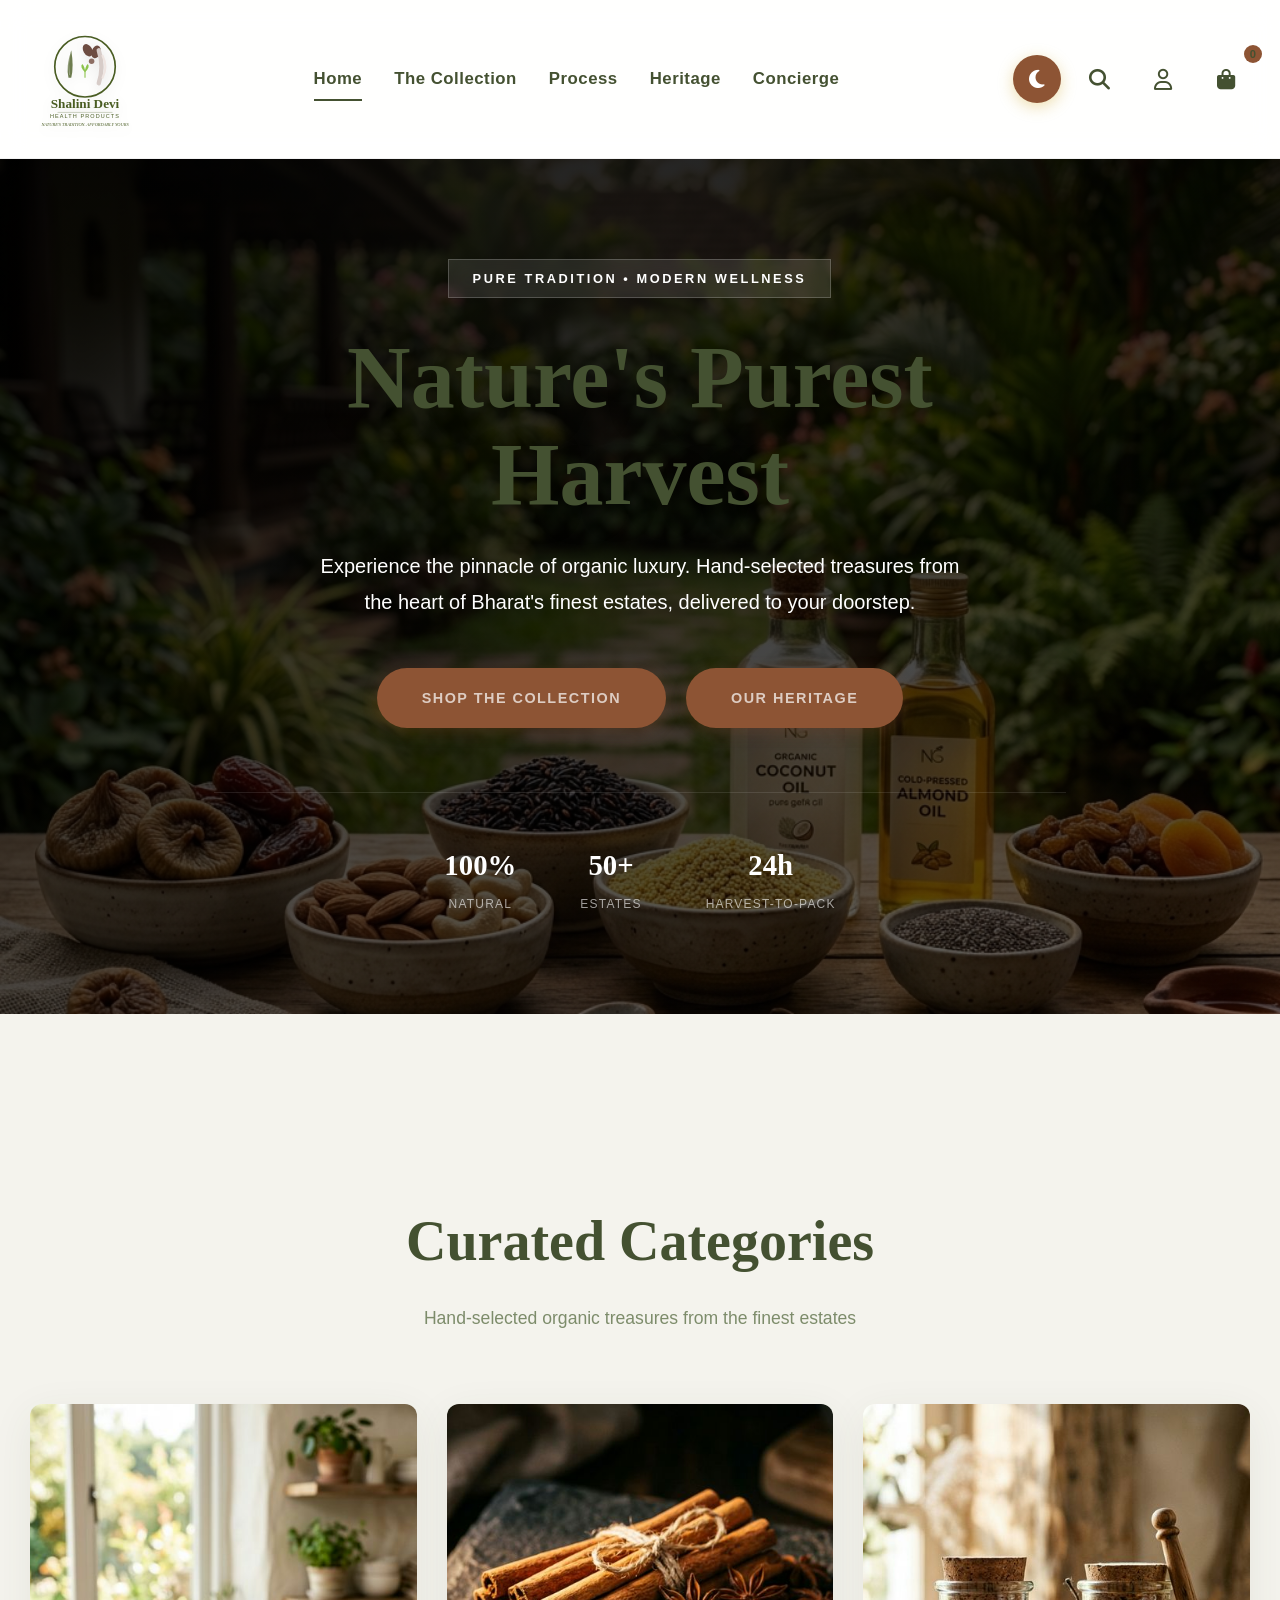
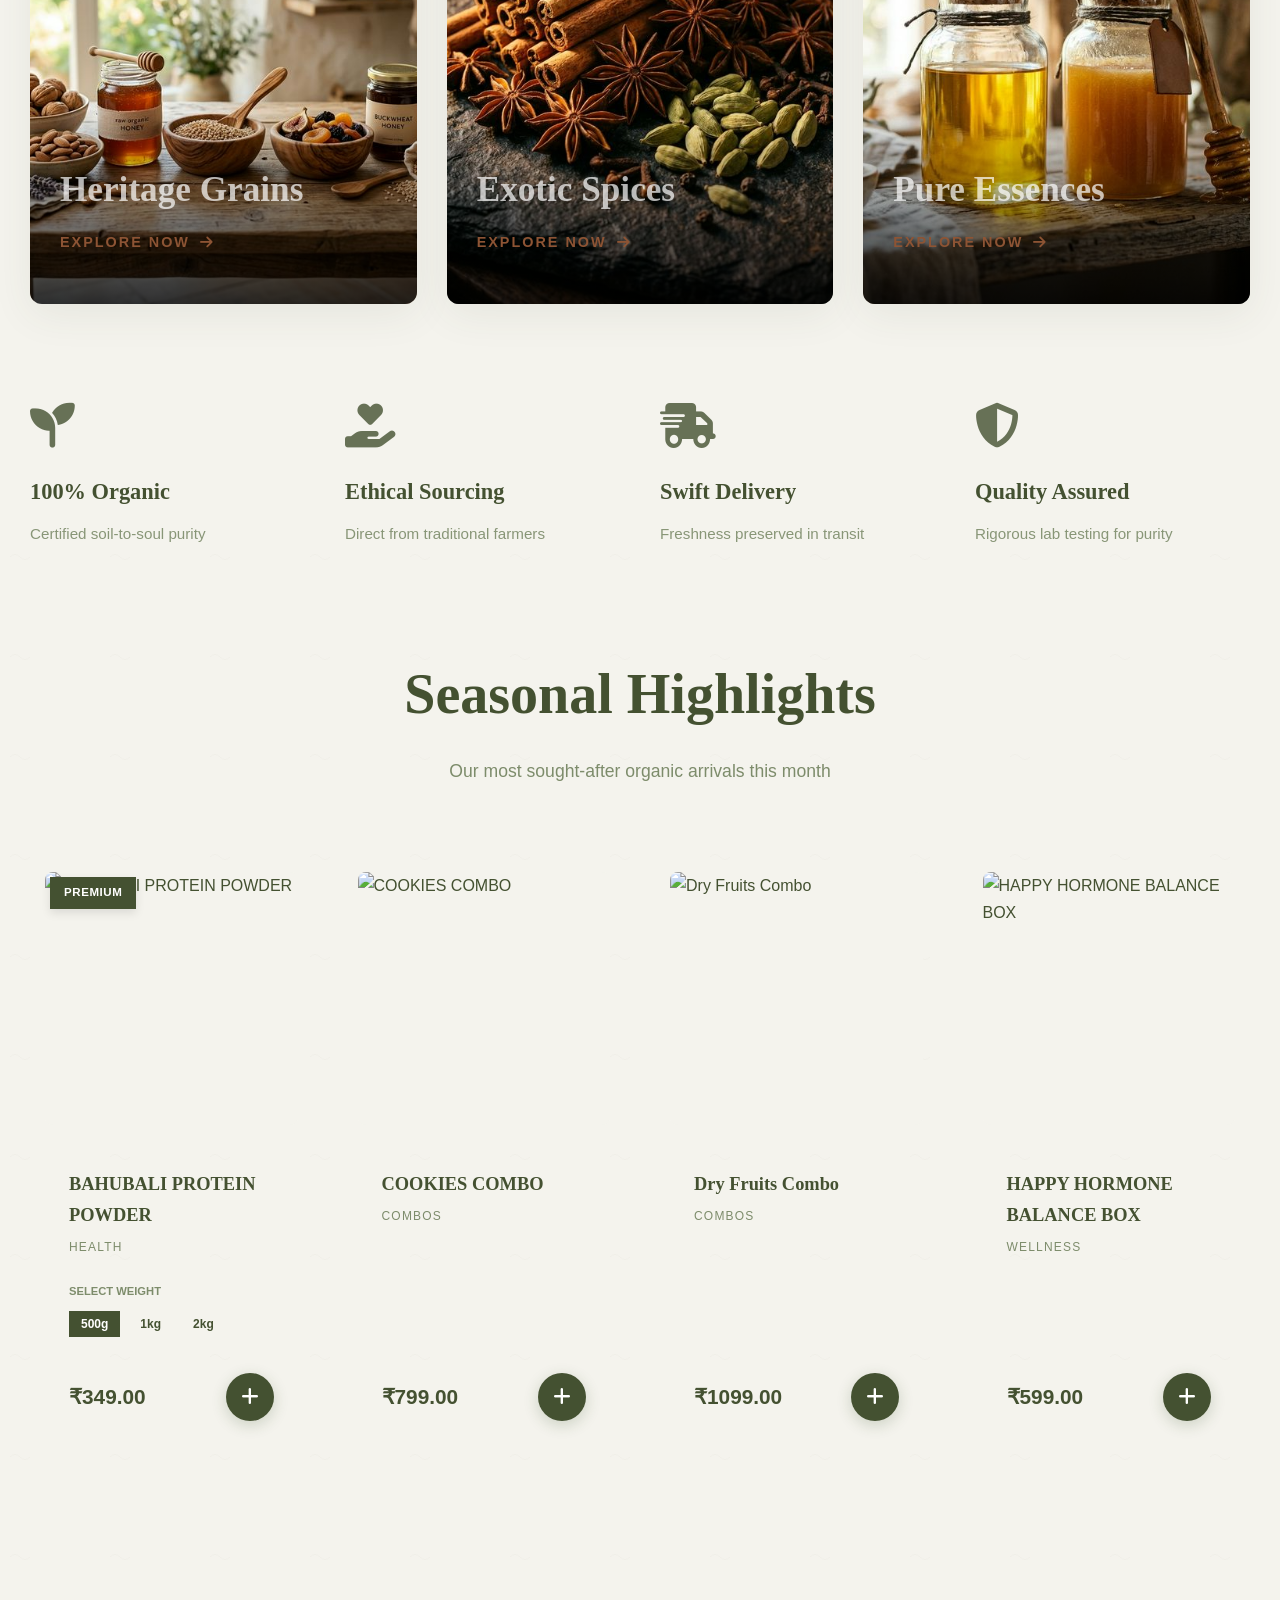
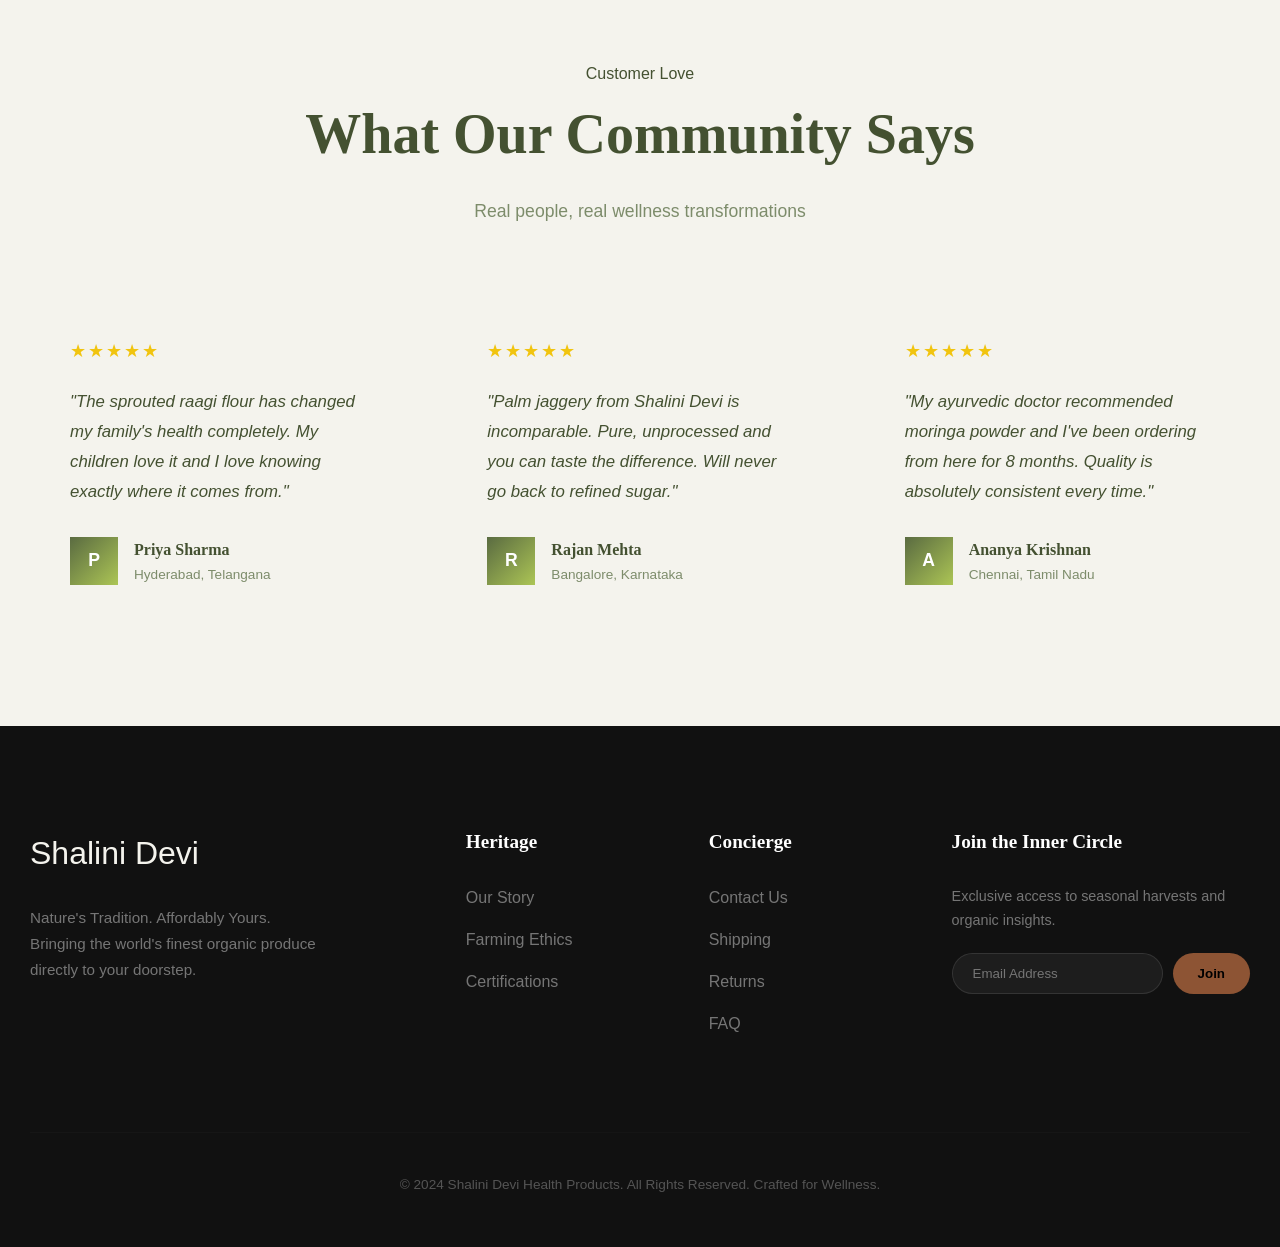
==== commit 28fed648: "changes" ====
--- a/index.html
+++ b/index.html
@@ -3,183 +3,141 @@
   <head>
     <meta charset="UTF-8" />
     <meta name="viewport" content="width=device-width, initial-scale=1.0" />
-    <meta name="description" content="Shalini Devi Health Products — Premium organic, traditional Indian health foods sourced directly from farmers." />
-    <title>Shalini Devi | Premium Organic Health Products</title>
+    <title>Shalini Devi Health Products | Premium Organic Heritage</title>
     <link rel="stylesheet" href="css/styles.css" />
-    <link rel="stylesheet" href="https://cdnjs.cloudflare.com/ajax/libs/font-awesome/6.4.0/css/all.min.css" />
-    <link rel="stylesheet" href="https://cdn.jsdelivr.net/npm/toastify-js/src/toastify.min.css" />
+    <link
+      rel="stylesheet"
+      href="https://cdnjs.cloudflare.com/ajax/libs/font-awesome/6.4.0/css/all.min.css"
+    />
   </head>
-  <body class="page-enter">
-
-    <!-- ── NAVBAR ── -->
-    <nav id="main-nav">
+  <body>
+    <nav>
       <div class="container">
         <a href="index.html" class="logo">
-          <img src="assets/logo.svg" alt="Shalini Devi Health Products" />
+          <img src="assets/logo.svg" alt="Shalini Devi">
         </a>
         <div class="nav-links">
-          <a href="index.html" class="active">Home</a>
+          <a href="index.html">Home</a>
           <a href="shop.html">The Collection</a>
           <a href="process.html">Process</a>
           <a href="heritage.html">Heritage</a>
           <a href="concierge.html">Concierge</a>
         </div>
         <div class="nav-actions">
-          <button class="nav-icon-btn" id="theme-toggle" onclick="toggleTheme()" title="Toggle theme" aria-label="Toggle dark mode">
-            <i class="fas fa-moon" id="theme-icon"></i>
-          </button>
-          <button class="nav-icon-btn cart-icon" id="cart-nav-btn" aria-label="View cart" onclick="window.location.href='cart.html'">
+          <i class="fas fa-moon" id="theme-icon" onclick="toggleTheme()"></i>
+          <i class="fas fa-search"></i>
+          <i class="far fa-user"></i>
+          <a href="cart.html" class="cart-icon">
             <i class="fas fa-shopping-bag"></i>
             <span class="cart-count" id="cart-count">0</span>
-          </button>
-          <button class="nav-hamburger" id="hamburger-btn" aria-label="Open menu" onclick="openDrawer()">
-            <span></span><span></span><span></span>
-          </button>
+          </a>
         </div>
       </div>
     </nav>
 
-    <!-- Mobile Drawer -->
-    <div class="nav-drawer" id="nav-drawer">
-      <div class="nav-drawer-backdrop" onclick="closeDrawer()"></div>
-      <div class="nav-drawer-panel">
-        <button class="close-btn" onclick="closeDrawer()"><i class="fas fa-times"></i></button>
-        <a href="index.html" onclick="closeDrawer()"><i class="fas fa-home"></i> Home</a>
-        <a href="shop.html" onclick="closeDrawer()"><i class="fas fa-store"></i> The Collection</a>
-        <a href="process.html" onclick="closeDrawer()"><i class="fas fa-leaf"></i> Our Process</a>
-        <a href="heritage.html" onclick="closeDrawer()"><i class="fas fa-landmark"></i> Heritage</a>
-        <a href="concierge.html" onclick="closeDrawer()"><i class="fas fa-concierge-bell"></i> Concierge</a>
-      </div>
-    </div>
-
-    <!-- Slide-out Cart Drawer -->
-    <div class="cart-drawer-backdrop" id="cart-drawer-backdrop" onclick="closeCartDrawer()"></div>
-    <div class="cart-drawer-panel" id="cart-drawer">
-      <div class="cart-drawer-header">
-        <h3><i class="fas fa-shopping-basket"></i> Your Basket</h3>
-        <button class="cart-drawer-close" onclick="closeCartDrawer()" aria-label="Close cart"><i class="fas fa-times"></i></button>
-      </div>
-      <div class="cart-drawer-body" id="cart-drawer-items">
-        <!-- Rendered by JS -->
-      </div>
-      <div class="cart-drawer-footer">
-        <div class="cart-drawer-total">
-          <span>Subtotal</span>
-          <span id="cart-drawer-subtotal">₹0.00</span>
-        </div>
-        <a href="cart.html" class="btn btn-primary">Checkout Safely <i class="fas fa-lock"></i></a>
-      </div>
-    </div>
-
-    <!-- ── HERO ── -->
-    <header class="hero" style="background: url('hero_fresh_organic_vibe_2024_1776786332460.png') no-repeat center center / cover;" id="home-hero">
-      <div class="hero-content">
-        <div class="hero-eyebrow reveal">
-          <i class="fas fa-seedling"></i>
-          100% Certified Organic &nbsp;·&nbsp; Farm to Doorstep
-        </div>
-        <h1 class="reveal stagger-1">Nature's Purest<br>Harvest</h1>
-        <p class="reveal stagger-2">Experience the pinnacle of organic luxury — where traditional Indian heritage meets modern wellness.</p>
-        <div class="hero-actions reveal stagger-3">
-          <a href="shop.html" class="btn btn-primary">
-            <i class="fas fa-store"></i> Shop the Collection
-          </a>
-          <a href="heritage.html" class="btn btn-outline">
-            Our Story <i class="fas fa-arrow-right"></i>
-          </a>
+    <header class="hero hero-luxury" style="background: url('assets/premium_hero.png') no-repeat center center/cover;">
+      <div class="hero-overlay"></div>
+      <div class="hero-content reveal">
+        <div class="hero-badge">Pure Tradition • Modern Wellness</div>
+        <h1>Nature's Purest Harvest</h1>
+        <p>
+          Experience the pinnacle of organic luxury. Hand-selected treasures 
+          from the heart of Bharat's finest estates, delivered to your doorstep.
+        </p>
+        <div class="hero-actions">
+          <a href="shop.html" class="btn btn-hero">Shop the Collection</a>
+          <a href="process.html" class="btn btn-outline-white">Our Heritage</a>
+        </div>
+        <div class="hero-stats">
+          <div class="stat-item">
+            <span class="stat-num">100%</span>
+            <span class="stat-label">Natural</span>
+          </div>
+          <div class="stat-item">
+            <span class="stat-num">50+</span>
+            <span class="stat-label">Estates</span>
+          </div>
+          <div class="stat-item">
+            <span class="stat-num">24h</span>
+            <span class="stat-label">Harvest-to-Pack</span>
+          </div>
         </div>
       </div>
     </header>
 
-    <!-- ── FEATURES BAND ── -->
-    <section class="features-band">
-      <div class="container">
-        <div class="features-grid">
-          <div class="feature-item reveal">
-            <div class="feature-icon"><i class="fas fa-seedling"></i></div>
-            <h4>100% Organic</h4>
-            <p>Certified soil-to-soul purity with rigorous testing</p>
-          </div>
-          <div class="feature-item reveal stagger-1">
-            <div class="feature-icon"><i class="fas fa-hand-holding-heart"></i></div>
-            <h4>Ethical Sourcing</h4>
-            <p>Direct partnerships with traditional farmers</p>
-          </div>
-          <div class="feature-item reveal stagger-2">
-            <div class="feature-icon"><i class="fas fa-truck-fast"></i></div>
-            <h4>Swift Delivery</h4>
-            <p>Freshness preserved throughout transit</p>
-          </div>
-          <div class="feature-item reveal stagger-3">
-            <div class="feature-icon"><i class="fas fa-shield-halved"></i></div>
-            <h4>Quality Assured</h4>
-            <p>Lab-verified purity on every single batch</p>
-          </div>
-        </div>
-      </div>
-    </section>
-
-    <!-- ── CATEGORIES ── -->
     <section class="section">
       <div class="container">
-        <div class="section-header reveal">
-          <span class="eyebrow">Browse by Category</span>
-          <h2>Curated Collections</h2>
-          <p>Hand-selected organic treasures from the finest estates across Bharat</p>
+        <div class="section-header">
+          <h2>Curated Categories</h2>
+          <p>Hand-selected organic treasures from the finest estates</p>
         </div>
         <div class="categories-slider">
-          <div class="category-card reveal">
-            <img src="assets/hero_premium.png" alt="Heritage Grains" loading="lazy"/>
+          <div class="category-card">
+            <img src="assets/hero_premium.png" alt="Premium Grains" />
             <div class="category-info">
               <h3>Heritage Grains</h3>
-              <a href="shop.html?cat=Millets" class="shop-link">
-                Explore Now <i class="fas fa-arrow-right"></i>
-              </a>
-            </div>
-          </div>
-          <div class="category-card reveal stagger-1">
-            <img src="assets/cat_spices.png" alt="Exotic Spices" loading="lazy"/>
+              <a href="shop.html?cat=grains" class="shop-link">Explore Now <i class="fas fa-arrow-right"></i></a>
+            </div>
+          </div>
+          <div class="category-card">
+            <img src="assets/cat_spices.png" alt="Exotic Spices" />
             <div class="category-info">
-              <h3>Seeds & Spices</h3>
-              <a href="shop.html?cat=Seeds" class="shop-link">
-                Explore Now <i class="fas fa-arrow-right"></i>
-              </a>
-            </div>
-          </div>
-          <div class="category-card reveal stagger-2">
-            <img src="assets/cat_oils.png" alt="Honey & Oils" loading="lazy"/>
+              <h3>Exotic Spices</h3>
+              <a href="shop.html?cat=spices" class="shop-link">Explore Now <i class="fas fa-arrow-right"></i></a>
+            </div>
+          </div>
+          <div class="category-card">
+            <img src="assets/cat_oils.png" alt="Vital Essences" />
             <div class="category-info">
-              <h3>Honey & Oils</h3>
-              <a href="shop.html?cat=Honey" class="shop-link">
-                Explore Now <i class="fas fa-arrow-right"></i>
-              </a>
-            </div>
-          </div>
-        </div>
-      </div>
-    </section>
-
-    <!-- ── FEATURED PRODUCTS ── -->
-    <section class="section" style="background: var(--cream-dark); padding-top: 80px; padding-bottom: 80px;">
-      <div class="container">
-        <div class="section-header reveal">
-          <span class="eyebrow">Seasonal Picks</span>
+              <h3>Pure Essences</h3>
+              <a href="shop.html?cat=oils" class="shop-link">Explore Now <i class="fas fa-arrow-right"></i></a>
+            </div>
+          </div>
+        </div>
+      </div>
+    </section>
+
+    <section class="features-band">
+      <div class="container">
+        <div class="features-grid">
+          <div class="feature-item">
+            <i class="fas fa-seedling"></i>
+            <h4>100% Organic</h4>
+            <p>Certified soil-to-soul purity</p>
+          </div>
+          <div class="feature-item">
+            <i class="fas fa-hand-holding-heart"></i>
+            <h4>Ethical Sourcing</h4>
+            <p>Direct from traditional farmers</p>
+          </div>
+          <div class="feature-item">
+            <i class="fas fa-truck-fast"></i>
+            <h4>Swift Delivery</h4>
+            <p>Freshness preserved in transit</p>
+          </div>
+          <div class="feature-item">
+            <i class="fas fa-shield-halved"></i>
+            <h4>Quality Assured</h4>
+            <p>Rigorous lab testing for purity</p>
+          </div>
+        </div>
+      </div>
+    </section>
+
+    <section class="section">
+      <div class="container">
+        <div class="section-header">
           <h2>Seasonal Highlights</h2>
           <p>Our most sought-after organic arrivals this month</p>
         </div>
         <div class="products-grid" id="featured-products">
-          <!-- Rendered by JS -->
-        </div>
-        <div style="text-align: center; margin-top: 52px;" class="reveal">
-          <a href="shop.html" class="btn btn-solid">
-            View All Products <i class="fas fa-arrow-right"></i>
-          </a>
+          <!-- Featured items will be rendered here -->
         </div>
       </div>
     </section>
 
     <!-- ── TESTIMONIALS ── -->
-    <section class="section">
+    <section class="section" id="testimonials">
       <div class="container">
         <div class="section-header reveal">
           <span class="eyebrow">Customer Love</span>
@@ -192,9 +150,9 @@
             <p class="testimonial-text">"The sprouted raagi flour has changed my family's health completely. My children love it and I love knowing exactly where it comes from."</p>
             <div class="testimonial-author">
               <div class="author-avatar">P</div>
-              <div>
-                <div class="author-name">Priya Sharma</div>
-                <div class="author-location">Hyderabad, Telangana</div>
+              <div class="author-info">
+                <h4>Priya Sharma</h4>
+                <p>Hyderabad, Telangana</p>
               </div>
             </div>
           </div>
@@ -203,9 +161,9 @@
             <p class="testimonial-text">"Palm jaggery from Shalini Devi is incomparable. Pure, unprocessed and you can taste the difference. Will never go back to refined sugar."</p>
             <div class="testimonial-author">
               <div class="author-avatar">R</div>
-              <div>
-                <div class="author-name">Rajan Mehta</div>
-                <div class="author-location">Bangalore, Karnataka</div>
+              <div class="author-info">
+                <h4>Rajan Mehta</h4>
+                <p>Bangalore, Karnataka</p>
               </div>
             </div>
           </div>
@@ -214,9 +172,9 @@
             <p class="testimonial-text">"My ayurvedic doctor recommended moringa powder and I've been ordering from here for 8 months. Quality is absolutely consistent every time."</p>
             <div class="testimonial-author">
               <div class="author-avatar">A</div>
-              <div>
-                <div class="author-name">Ananya Krishnan</div>
-                <div class="author-location">Chennai, Tamil Nadu</div>
+              <div class="author-info">
+                <h4>Ananya Krishnan</h4>
+                <p>Chennai, Tamil Nadu</p>
               </div>
             </div>
           </div>
@@ -224,111 +182,85 @@
       </div>
     </section>
 
-    <!-- ── FOOTER ── -->
     <footer>
       <div class="container">
         <div class="footer-grid">
-          <div class="footer-brand">
-            <div class="footer-logo-text">Shalini Devi</div>
-            <p>Nature's Tradition. Affordably Yours. Bringing the world's finest organic produce directly to your doorstep since generations.</p>
-            <div class="footer-social">
-              <a href="#" class="social-btn" aria-label="Instagram"><i class="fab fa-instagram"></i></a>
-              <a href="#" class="social-btn" aria-label="Facebook"><i class="fab fa-facebook-f"></i></a>
-              <a href="#" class="social-btn" aria-label="YouTube"><i class="fab fa-youtube"></i></a>
-              <a href="#" class="social-btn" aria-label="WhatsApp"><i class="fab fa-whatsapp"></i></a>
-            </div>
-          </div>
-          <div class="footer-col">
+          <div class="footer-about">
+            <div class="footer-logo">Shalini Devi</div>
+            <p>
+              Nature's Tradition. Affordably Yours. Bringing the world's 
+              finest organic produce directly to your doorstep.
+            </p>
+          </div>
+          <div class="footer-links">
             <h4>Heritage</h4>
             <ul>
               <li><a href="heritage.html">Our Story</a></li>
-              <li><a href="process.html">Farming Ethics</a></li>
+              <li><a href="#">Farming Ethics</a></li>
               <li><a href="#">Certifications</a></li>
-              <li><a href="#">Sustainability</a></li>
             </ul>
           </div>
-          <div class="footer-col">
+          <div class="footer-links">
             <h4>Concierge</h4>
             <ul>
               <li><a href="concierge.html">Contact Us</a></li>
-              <li><a href="#">Shipping Policy</a></li>
-              <li><a href="#">Returns & Refunds</a></li>
+              <li><a href="#">Shipping</a></li>
+              <li><a href="#">Returns</a></li>
               <li><a href="#">FAQ</a></li>
             </ul>
           </div>
           <div class="newsletter">
             <h4>Join the Inner Circle</h4>
-            <p>Exclusive access to seasonal harvests, wellness tips, and member-only offers.</p>
-            <form class="newsletter-form" onsubmit="handleNewsletter(event)">
-              <input type="email" placeholder="your@email.com" required aria-label="Email address" />
+            <p>Exclusive access to seasonal harvests and organic insights.</p>
+            <form class="newsletter-form">
+              <input type="email" placeholder="Email Address" />
               <button type="submit">Join</button>
             </form>
           </div>
         </div>
         <div class="footer-bottom">
-          <p>&copy; 2024 Shalini Devi Health Products. All Rights Reserved.</p>
-          <div class="footer-bottom-links">
-            <a href="#">Privacy Policy</a>
-            <a href="#">Terms of Service</a>
-            <a href="#">Cookie Policy</a>
-          </div>
+          <p>&copy; 2024 Shalini Devi Health Products. All Rights Reserved. Crafted for Wellness.</p>
         </div>
       </div>
     </footer>
 
-    <!-- Scroll to Top -->
-    <button class="scroll-top" id="scroll-top-btn" onclick="scrollToTop()" aria-label="Scroll to top">
-      <i class="fas fa-arrow-up"></i>
-    </button>
-
-    <!-- Product Modal -->
-    <div id="product-modal-overlay" class="product-modal-overlay" onclick="if(event.target === this) closeProductModal()">
-        <div class="product-modal-box">
-            <div class="modal-header">
-                <span>Authentic Goodness</span>
-                <button class="modal-close-btn" onclick="closeProductModal()"><i class="fas fa-times"></i></button>
-            </div>
-            <div id="product-modal-content">
-                <!-- Injected via JS -->
-            </div>
-        </div>
-    </div>
-
     <script src="scripts/products.js"></script>
-    <script src="https://cdn.jsdelivr.net/npm/toastify-js/src/toastify.min.js"></script>
     <script src="scripts/cart.js"></script>
     <script src="scripts/cardFeatures.js"></script>
     <script src="scripts/animations.js"></script>
     <script>
       document.addEventListener('DOMContentLoaded', () => {
         const featuredGrid = document.getElementById('featured-products');
-        if (featuredGrid && typeof PRODUCTS !== 'undefined') {
-          const highlightedIds = [5, 12, 22, 30, 42, 39, 41, 16];
-          const highlighted = PRODUCTS.filter(p => highlightedIds.includes(p.id)).slice(0, 8);
-          featuredGrid.innerHTML = highlighted.map((product, i) => generateCardHTML(product, i)).join('');
+        if (featuredGrid) {
+          console.log("Rendering featured products...");
+          // Pick 4 diverse products for the home page
+          const highlightedIds = [5, 12, 22, 30]; 
+          const highlighted = PRODUCTS.filter(p => highlightedIds.includes(p.id));
           
-          // Initializations after rendering
-          setTimeout(() => updateAllCardActions(), 50);
-
-          // Re-observe new cards
-          if (typeof revealObserver !== 'undefined') {
-            document.querySelectorAll('.product-card.reveal').forEach(el => revealObserver.observe(el));
+          if (highlighted.length > 0) {
+            featuredGrid.innerHTML = highlighted.map((product, i) => {
+              try {
+                return generateCardHTML(product, i);
+              } catch (e) {
+                console.error("Error generating card for product:", product.id, e);
+                return "";
+              }
+            }).join('');
+            
+            // Trigger card action updates
+            if (typeof updateAllCardActions === 'function') {
+              updateAllCardActions();
+            }
+
+            // Re-init scroll reveals for new cards
+            if (typeof initScrollReveal === 'function') {
+              initScrollReveal();
+            }
+          } else {
+            console.warn("No highlighted products found!");
           }
         }
       });
-
-      function handleNewsletter(e) {
-        e.preventDefault();
-        showToast('Welcome to the Inner Circle! 🌿');
-        e.target.reset();
-      }
-
-      function toggleWishlist(btn) {
-        btn.classList.toggle('active');
-        const icon = btn.querySelector('i');
-        icon.className = btn.classList.contains('active') ? 'fas fa-heart' : 'far fa-heart';
-        showToast(btn.classList.contains('active') ? 'Added to wishlist ❤️' : 'Removed from wishlist');
-      }
     </script>
   </body>
 </html>
--- a/css/styles.css
+++ b/css/styles.css
@@ -1,2169 +1,1055 @@
-/* ============================================================
-   Shalini Devi — Premium Organic Ecommerce Design System
-   ============================================================ */
-
-@import url("https://fonts.googleapis.com/css2?family=Playfair+Display:ital,wght@0,400;0,600;0,700;1,400&family=Inter:wght@300;400;500;600;700&display=swap");
-
-/* ── Design Tokens ── */
 :root {
-  --primary:        #2d4a1e;
-  --primary-light:  #3d6429;
-  --primary-dark:   #1a2e12;
-  --secondary:      #7fb23a;
-  --secondary-light:#a8d15f;
-  --accent:         #c27c3e;
-  --accent-light:   #d9975a;
-  --accent-dark:    #a35f25;
-  --cream:          #faf8f3;
-  --cream-dark:     #f0ede3;
-  --white:          #ffffff;
-  --text-dark:      #1a2314;
-  --text-body:      #3a4a2d;
-  --text-muted:     #7a8c6a;
-  --text-light:     #a8b89a;
-  --border:         rgba(45, 74, 30, 0.12);
-  --border-light:   rgba(45, 74, 30, 0.06);
-
-  --shadow-xs:  0 1px 3px rgba(0,0,0,0.06), 0 1px 2px rgba(0,0,0,0.04);
-  --shadow-sm:  0 4px 12px rgba(45, 74, 30, 0.08);
-  --shadow-md:  0 8px 32px rgba(45, 74, 30, 0.12);
-  --shadow-lg:  0 20px 60px rgba(45, 74, 30, 0.16);
-  --shadow-xl:  0 32px 80px rgba(45, 74, 30, 0.20);
-  --shadow-glow:0 0 40px rgba(127, 178, 58, 0.25);
-
-  --radius-sm:  6px;
-  --radius:     14px;
-  --radius-lg:  22px;
-  --radius-full:9999px;
-
-  --ease:       cubic-bezier(0.4, 0, 0.2, 1);
-  --ease-spring:cubic-bezier(0.34, 1.56, 0.64, 1);
-  --ease-out:   cubic-bezier(0, 0, 0.2, 1);
-  --t-fast:     all 0.18s var(--ease);
-  --t:          all 0.32s var(--ease);
-  --t-slow:     all 0.6s var(--ease);
-
-  --nav-h: 72px;
-}
-
-/* ── Dark Mode ── */
+  /* Color Palette - Shalini Devi Brand Update */
+  --primary: #445131; /* Brand Moss Green */
+  --primary-light: #5a6b41;
+  --secondary: #ACC555; /* Brand Sprout Green */
+  --accent: #8D5434; /* Brand Nut Brown */
+  --accent-light: #b06e4a;
+  --bg-main: #F4F3ED; /* Brand Cream Background */
+  --bg-white: #ffffff;
+  --text-dark: #445131; /* Using Moss for headers/dark text */
+  --text-muted: #7D8C6B; /* Sage Green subtext */
+  --shadow-sm: 0 2px 4px rgba(68, 81, 49, 0.05);
+  --shadow-md: 0 10px 40px rgba(68, 81, 49, 0.08);
+  --shadow-lg: 0 20px 60px rgba(68, 81, 49, 0.12);
+  --transition: all 0.4s cubic-bezier(0.4, 0, 0.2, 1);
+  --radius: 12px;
+  --transition-slow: all 0.8s cubic-bezier(0.4, 0, 0.2, 1);
+}
+
+/* Organic Textures & Patterns */
+.bg-organic {
+  background-image: url("data:image/svg+xml,%3Csvg width='100' height='100' viewBox='0 0 100 100' xmlns='http://www.w3.org/2000/svg'%3E%3Cpath d='M10 10 Q15 5 20 10 T30 10' fill='none' stroke='%23445131' stroke-width='0.5' opacity='0.05'/%3E%3C/svg%3E");
+  background-repeat: repeat;
+}
+
+.paper-texture {
+  position: relative;
+}
+.paper-texture::before {
+  content: "";
+  position: absolute;
+  top: 0; left: 0; width: 100%; height: 100%;
+  background-image: url("data:image/svg+xml,%3Csvg viewBox='0 0 200 200' xmlns='http://www.w3.org/2000/svg'%3E%3Cfilter id='noiseFilter'%3E%3CfeTurbulence type='fractalNoise' baseFrequency='0.65' numOctaves='3' stitchTiles='stitch'/%3E%3C/filter%3E%3Crect width='100%25' height='100%25' filter='url(%23noiseFilter)'/%3E%3C/svg%3E");
+  opacity: 0.02;
+  pointer-events: none;
+  border-radius: inherit;
+}
+
 body.dark {
-  --cream:          #141a0d;
-  --cream-dark:     #1c2514;
-  --white:          #1f2a15;
-  --text-dark:      #e8f0dc;
-  --text-body:      #c5d5b0;
-  --text-muted:     #7fb23a;
-  --text-light:     #5a7040;
-  --border:         rgba(127, 178, 58, 0.15);
-  --border-light:   rgba(127, 178, 58, 0.07);
-  --shadow-sm:      0 4px 12px rgba(0,0,0,0.4);
-  --shadow-md:      0 8px 32px rgba(0,0,0,0.5);
-  --shadow-lg:      0 20px 60px rgba(0,0,0,0.6);
-}
-
-/* ── Reset ── */
-*, *::before, *::after { margin: 0; padding: 0; box-sizing: border-box; }
-html { scroll-behavior: smooth; }
+  --bg-main: #1A1F13; /* Deepened Brand Moss */
+  --bg-white: #242B1B; /* Olive Card Background */
+  --text-dark: #F4F3ED; /* Brand Cream for Text */
+  --text-muted: #ACC555; /* Sprout Green as sub-accent */
+  --primary: #F4F3ED;
+  --accent: #ACC555; /* Sprout Green Accent in dark mode */
+  --shadow-sm: 0 2px 4px rgba(0,0,0,0.5);
+  --shadow-md: 0 4px 20px rgba(0,0,0,0.7);
+  --shadow-lg: 0 10px 30px rgba(0,0,0,0.8);
+}
+
+/* Typography Imports */
+@import url("https://fonts.googleapis.com/css2?family=Cormorant+Garamond:wght@600;700&family=Inter:wght@400;500;600&display=swap");
+
+* {
+  margin: 0;
+  padding: 0;
+  box-sizing: border-box;
+}
 
 body {
-  font-family: "Inter", system-ui, sans-serif;
-  background: var(--cream);
-  color: var(--text-body);
+  font-family: "Inter", sans-serif;
+  background-color: var(--bg-main);
+  color: var(--text-dark);
   line-height: 1.7;
   overflow-x: hidden;
-  -webkit-font-smoothing: antialiased;
-  transition: background 0.4s var(--ease), color 0.4s var(--ease);
-}
-
-h1, h2, h3, h4, h5 {
-  font-family: "Playfair Display", Georgia, serif;
-  color: var(--text-dark);
-  line-height: 1.2;
-  letter-spacing: -0.02em;
-}
-
-a { text-decoration: none; color: inherit; transition: var(--t); }
-ul { list-style: none; }
-img { display: block; max-width: 100%; }
-button { font-family: inherit; cursor: pointer; }
-input, select, textarea { font-family: inherit; }
-
-/* ── Layout ── */
+}
+
+h1,
+h2,
+h3,
+h4 {
+  font-family: "Cormorant Garamond", serif;
+  font-weight: 700;
+  color: var(--primary);
+}
+
+a {
+  text-decoration: none;
+  color: inherit;
+  transition: var(--transition);
+}
+
+ul {
+  list-style: none;
+}
+
 .container {
-  max-width: 1280px;
+  max-width: 1300px;
   margin: 0 auto;
-  padding: 0 32px;
-}
-
-/* ── NAVBAR ── */
+  padding: 0 30px;
+}
+
+/* Navbar - Modern Glassmorphism */
 nav {
-  height: var(--nav-h);
-  background: rgba(250, 248, 243, 0.85);
-  backdrop-filter: blur(20px) saturate(180%);
-  -webkit-backdrop-filter: blur(20px) saturate(180%);
-  border-bottom: 1px solid var(--border-light);
+  background: rgba(255, 255, 255, 0.95);
+  backdrop-filter: blur(15px);
+  padding: 20px 0;
   position: sticky;
   top: 0;
   z-index: 1000;
-  transition: var(--t-slow);
-}
-
+  border-bottom: 1px solid rgba(0, 0, 0, 0.05);
+  transition: all 0.4s cubic-bezier(0.165, 0.84, 0.44, 1);
+}
+
+nav .container {
+  display: flex;
+  justify-content: space-between;
+  align-items: center;
+}
+
+nav.scrolled {
+  padding: 12px 0;
+  background: rgba(255, 255, 255, 0.98);
+  box-shadow: 0 10px 30px rgba(0, 0, 0, 0.08);
+}
+
+/* Dark Mode Navbar Fix */
 body.dark nav {
-  background: rgba(20, 26, 13, 0.85);
-}
-
-nav .container {
-  height: 100%;
+  background: rgba(26, 31, 19, 0.95);
+  border-bottom: 1px solid rgba(255, 255, 255, 0.05);
+}
+
+body.dark nav.scrolled {
+  background: rgba(26, 31, 19, 0.98);
+  box-shadow: 0 10px 30px rgba(0, 0, 0, 0.4);
+}
+
+.logo img {
+  height: 110px;
+  width: auto;
+  transition: height 0.4s cubic-bezier(0.165, 0.84, 0.44, 1);
+  filter: drop-shadow(0 4px 6px rgba(0,0,0,0.1));
+}
+
+nav.scrolled .logo img {
+  height: 75px;
+}
+
+.nav-links {
+  display: flex;
+  gap: 32px;
+}
+
+.nav-links a {
+  text-decoration: none;
+  color: var(--text-dark);
+  font-weight: 700;
+  font-size: 1.05rem;
+  letter-spacing: 0.03em;
+  position: relative;
+  padding: 8px 0;
+  transition: color 0.3s ease;
+}
+
+.nav-links a:hover,
+.nav-links a.active {
+  color: var(--primary);
+}
+
+.nav-links a::after {
+  content: '';
+  position: absolute;
+  bottom: 0;
+  left: 0;
+  width: 0;
+  height: 2px;
+  background: var(--primary);
+  transition: width 0.3s ease;
+}
+
+.nav-links a:hover::after,
+.nav-links a.active::after {
+  width: 100%;
+}
+
+.nav-actions {
   display: flex;
   align-items: center;
-  justify-content: space-between;
-  gap: 40px;
-}
-
-.logo {
-  display: flex;
-  align-items: center;
-  gap: 10px;
-  flex-shrink: 0;
-}
-
-.logo img {
+  gap: 15px;
+}
+
+.nav-actions i,
+.nav-actions a {
+  width: 48px;
   height: 48px;
-  width: auto;
-  transition: var(--t);
-}
-.logo:hover img { transform: scale(1.06); }
-
-.nav-links {
-  display: flex;
-  align-items: center;
-  gap: 8px;
-}
-
-.nav-links a {
-  padding: 8px 14px;
-  border-radius: var(--radius-full);
-  font-size: 0.9rem;
-  font-weight: 500;
-  color: var(--text-body);
-  position: relative;
-  letter-spacing: 0.01em;
-  transition: var(--t-fast);
-}
-
-.nav-links a:hover {
-  background: var(--border-light);
-  color: var(--primary);
-}
-
-.nav-links a.active {
-  background: rgba(45, 74, 30, 0.08);
-  color: var(--primary);
-  font-weight: 600;
-}
-
-body.dark .nav-links a:hover,
-body.dark .nav-links a.active {
-  background: rgba(127, 178, 58, 0.12);
-  color: var(--secondary-light);
-}
-
-.nav-actions {
-  display: flex;
-  align-items: center;
-  gap: 4px;
-}
-
-.nav-icon-btn {
-  width: 40px;
-  height: 40px;
-  border-radius: var(--radius-full);
   display: flex;
   align-items: center;
   justify-content: center;
-  border: none;
+  border-radius: 50%;
+  font-size: 1.3rem;
+  color: var(--text-dark);
+  cursor: pointer;
+  transition: all 0.3s cubic-bezier(0.175, 0.885, 0.32, 1.275);
+  text-decoration: none;
   background: transparent;
-  color: var(--text-body);
-  font-size: 1rem;
-  cursor: pointer;
-  transition: var(--t-fast);
-  position: relative;
-}
-
-.nav-icon-btn:hover {
-  background: var(--border-light);
+}
+
+.nav-actions i:hover,
+.nav-actions a:hover {
+  background: var(--bg-main);
   color: var(--primary);
-  transform: scale(1.08);
-}
-
-body.dark .nav-icon-btn:hover {
-  background: rgba(127,178,58,0.12);
-  color: var(--secondary-light);
+  transform: translateY(-2px);
+}
+
+/* Big Highlighted Theme Toggle */
+#theme-icon {
+  color: var(--bg-white);
+  background: var(--accent);
+  box-shadow: 0 4px 15px rgba(212, 175, 55, 0.4);
+}
+
+#theme-icon:hover {
+  background: var(--text-dark);
+  color: var(--accent);
+  box-shadow: 0 6px 20px rgba(212, 175, 55, 0.6);
+  transform: rotate(15deg) scale(1.1);
+}
+
+body.dark .nav-actions i,
+body.dark .nav-actions a {
+  color: var(--text-dark);
+}
+
+body.dark .nav-actions i:hover,
+body.dark .nav-actions a:hover {
+  background: rgba(255, 255, 255, 0.1);
+  color: var(--accent);
+}
+
+body.dark #theme-icon {
+  background: var(--text-dark);
+  color: var(--bg-main);
+  box-shadow: 0 4px 15px rgba(244, 243, 237, 0.3);
+}
+
+body.dark #theme-icon:hover {
+  background: var(--accent);
+  color: white;
+  box-shadow: 0 6px 20px rgba(212, 175, 55, 0.5);
 }
 
 .cart-icon {
   position: relative;
-  text-decoration: none;
 }
 
 .cart-count {
   position: absolute;
-  top: -2px;
-  right: -2px;
-  min-width: 18px;
+  top: -10px;
+  right: -12px;
+  background: var(--accent);
+  color: var(--primary);
+  font-size: 0.7rem;
+  width: 18px;
   height: 18px;
-  padding: 0 4px;
-  background: var(--accent);
-  color: white;
-  font-size: 0.65rem;
-  font-weight: 700;
-  border-radius: var(--radius-full);
   display: flex;
   align-items: center;
   justify-content: center;
-  border: 2px solid var(--cream);
-  transition: var(--t-fast);
-}
-
-/* Hamburger */
-.nav-hamburger {
-  display: none;
-  width: 40px;
-  height: 40px;
-  border: none;
-  background: transparent;
-  cursor: pointer;
-  border-radius: var(--radius-sm);
-  flex-direction: column;
+  border-radius: 50%;
+  font-weight: 700;
+}
+
+/* Hero Section - Immersive Premium */
+.hero {
+  height: 95vh;
+  display: flex;
   align-items: center;
   justify-content: center;
-  gap: 5px;
-  padding: 8px;
-}
-.nav-hamburger span {
-  display: block;
-  width: 22px;
-  height: 2px;
-  background: var(--text-dark);
-  border-radius: 2px;
-  transition: var(--t);
-}
-
-/* ── HERO ── */
-.hero {
-  min-height: 100vh;
-  display: flex;
-  align-items: center;
-  justify-content: center;
-  text-align: center;
   position: relative;
   overflow: hidden;
-  background-size: cover !important;
-  background-position: center !important;
-  margin-top: calc(-1 * var(--nav-h));
-  padding-top: var(--nav-h);
-}
-
-.hero::before {
-  content: "";
+  margin-bottom: 80px;
+}
+
+.hero-overlay {
   position: absolute;
-  inset: 0;
-  background: linear-gradient(
-    165deg,
-    rgba(10, 20, 5, 0.72) 0%,
-    rgba(20, 40, 10, 0.48) 50%,
-    rgba(10, 20, 5, 0.65) 100%
-  );
-  z-index: 0;
+  top: 0; left: 0; right: 0; bottom: 0;
+  background: linear-gradient(135deg, rgba(0,0,0,0.6) 0%, rgba(0,0,0,0.3) 100%);
+  z-index: 1;
 }
 
 .hero-content {
-  position: relative;
-  z-index: 1;
-  max-width: 860px;
-  padding: 40px 20px;
-}
-
-.hero-eyebrow {
-  display: inline-flex;
-  align-items: center;
-  gap: 10px;
-  background: rgba(255,255,255,0.12);
-  backdrop-filter: blur(8px);
-  border: 1px solid rgba(255,255,255,0.2);
-  color: rgba(255,255,255,0.9);
-  padding: 8px 20px;
+  max-width: 900px;
+  text-align: center;
+  color: white;
+  z-index: 2;
+  padding: 0 24px;
+}
+
+.hero-badge {
+  display: inline-block;
+  padding: 8px 24px;
+  background: rgba(255, 255, 255, 0.1);
+  backdrop-filter: blur(10px);
+  border: 1px solid rgba(255, 255, 255, 0.2);
   border-radius: var(--radius-full);
-  font-size: 0.78rem;
+  font-size: 0.8rem;
+  font-weight: 700;
+  text-transform: uppercase;
+  letter-spacing: 0.2em;
+  margin-bottom: 32px;
+  color: white;
+}
+
+.hero-content h1 {
+  font-size: 5.5rem;
+  font-family: "Playfair Display", serif;
+  line-height: 1.1;
+  margin-bottom: 24px;
+  text-shadow: 0 10px 30px rgba(0,0,0,0.3);
+}
+
+.hero-content p {
+  font-size: 1.25rem;
+  line-height: 1.8;
+  opacity: 0.9;
+  max-width: 650px;
+  margin: 0 auto 48px;
+}
+
+.hero-actions {
+  display: flex;
+  gap: 20px;
+  justify-content: center;
+  margin-bottom: 64px;
+}
+
+.btn-hero {
+  padding: 20px 48px;
+  font-size: 1rem;
+  background: var(--primary);
+  border-color: var(--primary);
+}
+
+.btn-outline-white {
+  padding: 20px 48px;
+  background: transparent;
+  color: white;
+  border: 2px solid white;
+  border-radius: var(--radius-full);
+  font-weight: 700;
+  transition: all 0.3s ease;
+}
+
+.btn-outline-white:hover {
+  background: white;
+  color: var(--primary);
+}
+
+.hero-stats {
+  display: flex;
+  gap: 64px;
+  justify-content: center;
+  padding-top: 48px;
+  border-top: 1px solid rgba(255, 255, 255, 0.1);
+}
+
+.stat-item {
+  display: flex;
+  flex-direction: column;
+  gap: 4px;
+}
+
+.stat-num {
+  font-size: 1.8rem;
+  font-weight: 800;
+  font-family: "Playfair Display", serif;
+}
+
+.stat-label {
+  font-size: 0.75rem;
+  text-transform: uppercase;
+  letter-spacing: 0.1em;
+  opacity: 0.6;
+}
+
+.btn {
+  display: inline-block;
+  padding: 18px 45px;
+  background: var(--accent);
+  color: rgba(255, 255, 255, 0.7);
+  border-radius: 50px;
   font-weight: 600;
-  letter-spacing: 0.14em;
   text-transform: uppercase;
-  margin-bottom: 28px;
-}
-.hero-eyebrow i { color: var(--secondary-light); font-size: 0.8rem; }
-
-.hero-content h1 {
-  font-size: clamp(3rem, 7vw, 5.5rem);
-  color: #ffffff;
-  margin-bottom: 24px;
-  text-shadow: 0 2px 40px rgba(0,0,0,0.3);
-  font-weight: 700;
-  line-height: 1.08;
-  letter-spacing: -0.03em;
-}
-
-.hero-content p {
-  font-size: clamp(1rem, 2.2vw, 1.25rem);
-  color: rgba(255,255,255,0.85);
-  margin-bottom: 44px;
-  max-width: 560px;
-  margin-left: auto;
-  margin-right: auto;
-  font-weight: 300;
-  line-height: 1.8;
-}
-
-.hero-actions {
-  display: flex;
-  gap: 16px;
-  justify-content: center;
-  flex-wrap: wrap;
-}
-
-.hero-small-hero {
-  min-height: 55vh;
-}
-.hero-small-hero .hero-content { padding: 80px 20px 60px; text-align: left; }
-.hero-small-hero .hero-content h1 { font-size: clamp(2.2rem, 5vw, 3.8rem); }
-
-@media (max-width: 768px) {
-  .hero-small-hero {
-    min-height: 40vh;
-  }
-  .hero-small-hero .hero-content {
-    padding: 60px 20px 40px;
-    text-align: center;
-  }
-  .hero-small-hero .hero-content h1 {
-    font-size: clamp(1.8rem, 7vw, 2.8rem);
-  }
-  .hero-eyebrow {
-    justify-content: center;
-  }
-}
-
-/* ── BUTTONS ── */
-.btn {
-  display: inline-flex;
-  align-items: center;
-  gap: 8px;
-  padding: 15px 38px;
-  border-radius: var(--radius-full);
+  letter-spacing: 1.5px;
   font-size: 0.9rem;
-  font-weight: 600;
-  letter-spacing: 0.04em;
-  transition: var(--t);
-  border: 2px solid transparent;
-  cursor: pointer;
-  position: relative;
-  overflow: hidden;
-  white-space: nowrap;
-}
-
-.btn::after {
-  content: '';
-  position: absolute;
-  inset: 0;
-  background: rgba(255,255,255,0.15);
-  opacity: 0;
-  transition: var(--t-fast);
-}
-.btn:hover::after { opacity: 1; }
-.btn:active { transform: scale(0.97); }
-
-.btn-primary {
-  background: var(--accent);
-  color: white;
-  box-shadow: 0 4px 20px rgba(194, 124, 62, 0.35);
-}
-.btn-primary:hover {
-  background: var(--accent-dark);
-  transform: translateY(-3px);
-  box-shadow: 0 10px 30px rgba(194, 124, 62, 0.45);
-}
-
-.btn-outline {
-  background: rgba(255,255,255,0.12);
-  backdrop-filter: blur(8px);
-  color: white;
-  border-color: rgba(255,255,255,0.4);
-}
-.btn-outline:hover {
-  background: rgba(255,255,255,0.2);
-  border-color: white;
-  transform: translateY(-3px);
-}
-
-.btn-solid {
-  background: var(--primary);
-  color: white;
-  box-shadow: var(--shadow-sm);
-}
-.btn-solid:hover {
-  background: var(--primary-light);
-  transform: translateY(-3px);
-  box-shadow: var(--shadow-md);
-}
-
-.btn-ghost {
-  background: transparent;
+  box-shadow: 0 4px 15px rgba(141, 84, 52, 0.3);
+  transition: var(--transition);
+  border: none;
+}
+
+.btn:hover {
+  background: var(--secondary);
   color: var(--primary);
-  border-color: var(--border);
-}
-.btn-ghost:hover {
-  background: rgba(45,74,30,0.06);
-  border-color: var(--primary);
-  transform: translateY(-2px);
-}
-
-/* ── SECTION ── */
-.section { padding: 100px 0; }
-.section-sm { padding: 60px 0; }
+  transform: translateY(-5px);
+  box-shadow: 0 10px 25px rgba(172, 197, 85, 0.4);
+}
+
+/* Section Header */
+.section {
+  padding: 100px 0;
+}
 
 .section-header {
   text-align: center;
-  margin-bottom: 64px;
-}
-.section-header .eyebrow {
-  display: inline-block;
-  font-size: 0.75rem;
-  font-weight: 700;
-  letter-spacing: 0.18em;
-  text-transform: uppercase;
-  color: var(--secondary);
-  margin-bottom: 16px;
-}
+  margin-bottom: 70px;
+}
+
 .section-header h2 {
-  font-size: clamp(2rem, 4vw, 3.2rem);
-  margin-bottom: 16px;
-}
+  font-size: 3.5rem;
+  margin-bottom: 15px;
+}
+
 .section-header p {
-  font-size: 1.05rem;
+  font-size: 1.1rem;
   color: var(--text-muted);
-  max-width: 520px;
+  max-width: 600px;
   margin: 0 auto;
-  line-height: 1.8;
-}
-
-/* ── FEATURES BAND ── */
-.features-band {
-  padding: 64px 0;
-  background: var(--primary-dark);
-  position: relative;
-  overflow: hidden;
-}
-.features-band::before {
-  content: '';
-  position: absolute;
-  inset: 0;
-  background: repeating-linear-gradient(
-    -45deg,
-    rgba(255,255,255,0.015) 0px,
-    rgba(255,255,255,0.015) 1px,
-    transparent 1px,
-    transparent 16px
-  );
-}
-
-.features-grid {
-  display: grid;
-  grid-template-columns: repeat(4, 1fr);
-  gap: 2px;
-  position: relative;
-}
-
-.feature-item {
-  padding: 40px 32px;
-  text-align: center;
-  border-right: 1px solid rgba(255,255,255,0.06);
-  transition: var(--t);
-  position: relative;
-}
-.feature-item:last-child { border-right: none; }
-.feature-item::before {
-  content: '';
-  position: absolute;
-  inset: 0;
-  background: rgba(255,255,255,0.03);
-  opacity: 0;
-  transition: var(--t);
-}
-.feature-item:hover::before { opacity: 1; }
-
-.feature-icon {
-  width: 60px;
-  height: 60px;
-  border-radius: var(--radius);
-  background: rgba(127, 178, 58, 0.12);
-  display: flex;
-  align-items: center;
-  justify-content: center;
-  margin: 0 auto 20px;
-  transition: var(--t);
-}
-.feature-icon i {
-  font-size: 1.5rem;
-  color: var(--secondary-light);
-}
-.feature-item:hover .feature-icon {
-  background: rgba(127, 178, 58, 0.22);
-  transform: translateY(-4px);
-  box-shadow: 0 10px 30px rgba(127, 178, 58, 0.2);
-}
-.feature-item h4 {
-  color: white;
-  font-size: 1.1rem;
-  margin-bottom: 10px;
-  font-family: "Inter", sans-serif;
-  font-weight: 600;
-}
-.feature-item p {
-  font-size: 0.875rem;
-  color: rgba(255,255,255,0.5);
-  line-height: 1.6;
-}
-
-/* ── CATEGORY CARDS ── */
+}
+
+/* Categories Section */
 .categories-slider {
   display: grid;
   grid-template-columns: repeat(3, 1fr);
-  gap: 24px;
+  gap: 30px;
 }
 
 .category-card {
   position: relative;
-  height: 440px;
-  border-radius: var(--radius-lg);
+  height: 500px;
+  border-radius: var(--radius);
   overflow: hidden;
   box-shadow: var(--shadow-md);
+  transition: var(--transition);
   cursor: pointer;
-  transition: var(--t);
-  group: true;
-}
-
-.category-card::after {
-  content: '';
-  position: absolute;
-  inset: 0;
-  border-radius: var(--radius-lg);
-  border: 1px solid rgba(255,255,255,0.1);
-  z-index: 3;
-  transition: var(--t);
-  pointer-events: none;
-}
-
-.category-card:hover {
-  transform: translateY(-8px);
-  box-shadow: var(--shadow-xl);
 }
 
 .category-card img {
   width: 100%;
   height: 100%;
   object-fit: cover;
-  transition: var(--t-slow);
-}
-
-.category-card:hover img { transform: scale(1.08); }
+  transition: var(--transition);
+}
+
+.category-card:hover img {
+  transform: scale(1.05);
+}
 
 .category-info {
   position: absolute;
   bottom: 0;
   left: 0;
-  right: 0;
-  padding: 48px 28px 28px;
-  background: linear-gradient(
-    to top,
-    rgba(5, 15, 3, 0.92) 0%,
-    rgba(5, 15, 3, 0.6) 50%,
-    transparent 100%
-  );
-  z-index: 2;
+  width: 100%;
+  padding: 50px 30px;
+  background: linear-gradient(transparent, rgba(0, 0, 0, 0.8));
+  color: rgba(255, 255, 255, 0.7);
   display: flex;
   flex-direction: column;
+  justify-content: flex-end;
+}
+
+.category-info h3 {
+  color: rgba(255, 255, 255, 0.7);
+  font-size: 2.2rem;
+  margin-bottom: 10px;
+}
+
+.category-info .shop-link {
+  font-size: 0.9rem;
+  font-weight: 600;
+  text-transform: uppercase;
+  letter-spacing: 2px;
+  display: flex;
+  align-items: center;
   gap: 10px;
-}
-
-.category-info h3 {
-  color: white;
-  font-size: 1.8rem;
-  margin: 0;
-  transform: translateY(4px);
-  transition: var(--t);
-}
-.category-card:hover .category-info h3 { transform: translateY(0); }
-
-.shop-link {
-  display: inline-flex;
-  align-items: center;
-  gap: 8px;
-  color: var(--secondary-light);
-  font-size: 0.82rem;
-  font-weight: 700;
-  letter-spacing: 0.12em;
-  text-transform: uppercase;
-  opacity: 0;
-  transform: translateY(8px);
-  transition: var(--t);
-}
-.category-card:hover .shop-link {
-  opacity: 1;
-  transform: translateY(0);
-}
-.shop-link:hover { color: white; gap: 14px; }
-
-/* ── PRODUCT CARDS ── */
+  color: var(--accent);
+}
+
+/* Featured Products */
 .products-grid {
   display: grid;
-  grid-template-columns: repeat(auto-fill, minmax(220px, 1fr));
-  gap: 12px;
-}
-
-@media (max-width: 768px) {
-  .products-grid {
-    grid-template-columns: repeat(auto-fill, minmax(160px, 1fr));
-    gap: 10px;
-  }
-}
-
-@media (max-width: 480px) {
-  .products-grid {
-    grid-template-columns: repeat(2, 1fr);
-    gap: 8px;
-  }
-
-  .product-card {
-    aspect-ratio: unset;
-    height: auto;
-  }
-
-  .product-image-container {
-    flex: 0 0 130px;
-    height: 130px;
-  }
-
-  .product-info {
-    flex: 1 1 auto;
-    padding: 5px 7px;
-    gap: 2px;
-    overflow: visible;
-  }
-
-  .product-badge {
-    top: 8px;
-    left: 8px;
-    padding: 4px 8px;
-    font-size: 0.6rem;
-  }
-
-  .product-wishlist {
-    top: 8px;
-    right: 8px;
-    width: 30px;
-    height: 30px;
-    opacity: 1;
-    transform: translateY(0);
-  }
-
-  .product-category {
-    font-size: 0.58rem;
-  }
-
-  .product-info h3 {
-    font-size: 0.68rem;
-    -webkit-line-clamp: 2;
-    line-height: 1.3;
-  }
-
-  .product-rating {
-    font-size: 0.7rem;
-  }
-
-  .price {
-    font-size: 0.78rem;
-  }
-
-  .weight-chip {
-    padding: 3px 7px;
-    font-size: 0.68rem;
-  }
-
-  .add-btn {
-    height: 26px;
-    padding: 0 8px;
-    font-size: 0.62rem;
-    letter-spacing: 0.05em;
-    border-width: 1.5px;
-  }
-
-  .qty-stepper {
-    height: 26px;
-    border-width: 1.5px;
-  }
-
-  .stepper-btn {
-    width: 24px;
-    font-size: 0.9rem;
-  }
-
-  .stepper-qty {
-    width: 22px;
-    font-size: 0.8rem;
-  }
-
-  .product-meta {
-    gap: 6px;
-    padding-top: 3px;
-  }
+  grid-template-columns: repeat(auto-fill, minmax(280px, 1fr));
+  gap: 30px;
+}
+
+/* Controls Section */
+.controls-section input:focus,
+.controls-section select:focus {
+  outline: none;
+  border-color: var(--accent) !important;
+  box-shadow: 0 0 0 4px rgba(212, 175, 55, 0.1);
+}
+
+body.dark .controls-section {
+  background: var(--bg-white) !important;
+  border-bottom: 1px solid rgba(255, 255, 255, 0.05) !important;
+}
+
+body.dark .controls-section input,
+body.dark .controls-section select {
+  background: var(--bg-main) !important;
+  border-color: rgba(255, 255, 255, 0.1) !important;
+  color: var(--text-dark) !important;
+}
+
+body.dark .bg-organic {
+  background-image: url("data:image/svg+xml,%3Csvg width='100' height='100' viewBox='0 0 100 100' xmlns='http://www.w3.org/2000/svg'%3E%3Cpath d='M10 10 Q15 5 20 10 T30 10' fill='none' stroke='%23ACC555' stroke-width='0.5' opacity='0.05'/%3E%3C/svg%3E");
 }
 
 .product-card {
-  background: var(--white);
-  border-radius: var(--radius-lg);
-  overflow: hidden;
-  border: 1px solid var(--border-light);
-  transition: var(--t-slow);
+  background: var(--bg-white);
+  border-radius: var(--radius);
+  padding: 20px;
+  transition: var(--transition);
   position: relative;
-  display: flex;
-  flex-direction: column;
-  aspect-ratio: 4 / 5;
-  box-shadow: var(--shadow-xs);
+  border: 1px solid rgba(0,0,0,0.03);
+}
+
+body.dark .product-card {
+  border: 1px solid rgba(255,255,255,0.05);
 }
 
 .product-card:hover {
-  transform: translateY(-8px);
+  transform: translateY(-10px);
   box-shadow: var(--shadow-lg);
-  border-color: var(--border);
-}
-
-body.dark .product-card { border-color: rgba(127,178,58,0.1); background: var(--cream-dark); }
-body.dark .add-btn {
-  color: var(--secondary);
-  border-color: var(--secondary);
-}
-body.dark .add-btn:hover {
-  background: var(--secondary);
-  color: #1a2314;
-  border-color: var(--secondary);
 }
 
 .product-badge {
   position: absolute;
-  top: 16px;
-  left: 16px;
-  background: var(--primary);
-  color: white;
+  top: 20px;
+  left: 20px;
+  background: var(--accent);
+  color: #ffffff;
   padding: 6px 14px;
-  border-radius: var(--radius-sm);
-  font-size: 0.7rem;
-  font-weight: 700;
-  letter-spacing: 0.1em;
+  border-radius: var(--radius-full);
+  font-size: 0.72rem;
+  font-weight: 800;
+  text-transform: uppercase;
+  letter-spacing: 0.05em;
   z-index: 2;
-  text-transform: uppercase;
-  box-shadow: var(--shadow-sm);
-}
-
-.product-wishlist {
-  position: absolute;
-  top: 14px;
-  right: 14px;
-  width: 36px;
-  height: 36px;
-  background: var(--white);
-  border: 1px solid var(--border-light);
-  border-radius: var(--radius-full);
-  display: flex;
-  align-items: center;
-  justify-content: center;
-  z-index: 2;
-  cursor: pointer;
-  opacity: 0;
-  transform: translateY(-10px);
-  transition: var(--t);
-  color: var(--text-muted);
-  box-shadow: var(--shadow-sm);
-}
-.product-card:hover .product-wishlist { opacity: 1; transform: translateY(0); }
-.product-wishlist:hover { color: #e74c3c; border-color: #e74c3c; transform: scale(1.1) !important; }
-.product-wishlist.active { color: #e74c3c; opacity: 1; transform: translateY(0); border-color: #e74c3c; }
+  box-shadow: 0 4px 10px rgba(0,0,0,0.1);
+}
 
 .product-image-container {
-  flex: 0 0 57%;
-  width: 100%;
+  height: 250px;
   overflow: hidden;
-  background: var(--cream);
-  position: relative;
+  border-radius: 8px;
+  margin-bottom: 20px;
 }
 
 .product-img {
   width: 100%;
   height: 100%;
   object-fit: cover;
-  object-position: center center;
-  transition: transform 0.6s var(--ease-out);
-  display: block;
-}
-.product-card:hover .product-img { transform: scale(1.08); }
-
-.product-info {
-  padding: 7px 10px;
-  flex: 0 0 43%;
-  display: flex;
-  flex-direction: column;
-  gap: 3px;
-  background: var(--white);
-  z-index: 1;
-  overflow: hidden;
-}
-
-.product-top-row {
-  display: flex;
+  transition: var(--transition);
+}
+
+.product-card:hover .product-img {
+  transform: scale(1.1);
+}
+
+.product-info h3 {
+  font-size: 1.5rem;
+  margin-bottom: 10px;
+  color: var(--primary);
+}
+
+.product-meta {
+  display: flex;
+  justify-content: space-between;
   align-items: center;
-  justify-content: space-between;
-  gap: 6px;
-}
-
-.product-category {
-  font-size: 0.65rem;
-  font-weight: 600;
-  letter-spacing: 0.1em;
-  text-transform: uppercase;
-  color: var(--secondary);
-}
-
-.product-info h3 {
-  font-size: 0.78rem;
-  font-family: "Inter", sans-serif;
+  margin-top: 15px;
+}
+
+.price {
+  font-size: 1.25rem;
   font-weight: 600;
   color: var(--text-dark);
-  line-height: 1.25;
-  margin: 0;
-  display: -webkit-box;
-  -webkit-line-clamp: 2;
-  -webkit-box-orient: vertical;
-  overflow: hidden;
-}
-
-.product-rating {
+}
+
+/* Luxury UI Components */
+.luxury-header {
+    background: var(--bg-white);
+    padding: 80px 0 30px !important;
+}
+
+.luxury-header .section-header {
+    text-align: left;
+    margin-bottom: 0;
+}
+
+.luxury-controls {
+    background: var(--bg-white);
+    position: sticky;
+    top: 60px;
+    z-index: 100;
+    border-bottom: 1px solid rgba(26, 31, 22, 0.05);
+    padding: 15px 0;
+    transition: var(--transition);
+}
+
+.controls-wrapper {
+    display: flex;
+    gap: 30px;
+    align-items: center;
+}
+
+.search-box {
+    flex: 1;
+    position: relative;
+}
+
+.search-box i {
+    position: absolute;
+    left: 20px;
+    top: 50%;
+    transform: translateY(-50%);
+    opacity: 0.3;
+}
+
+.search-box input,
+.filter-box select {
+    width: 100%;
+    padding: 15px 25px;
+    padding-left: 55px;
+    border: 1px solid rgba(26, 31, 22, 0.08);
+    background: var(--bg-main);
+    color: var(--text-dark);
+    font-family: inherit;
+    font-size: 0.9rem;
+    border-radius: 4px;
+    transition: var(--transition);
+}
+
+.filter-box select {
+    padding-left: 25px;
+    width: 250px;
+}
+
+.search-box input:focus,
+.filter-box select:focus {
+    outline: none;
+    border-color: var(--accent);
+    box-shadow: 0 5px 15px rgba(200, 162, 118, 0.1);
+}
+
+.product-card {
+    background: var(--bg-white);
+    padding: 15px; /* Minimal padding */
+    border: 1px solid rgba(26, 31, 22, 0.05);
+    transition: var(--transition-slow);
+}
+
+.add-btn {
+  background: var(--primary);
+  color: var(--bg-main);
+  width: 50px;
+  height: 50px;
+  border-radius: 0; /* Square luxury */
+  border: none;
+  cursor: pointer;
   display: flex;
   align-items: center;
-  gap: 6px;
-  font-size: 0.78rem;
-}
-.stars { color: #f5a623; letter-spacing: -1px; }
-.rating-count { color: var(--text-muted); }
-
-.product-meta {
-  display: flex;
-  justify-content: space-between;
-  align-items: center;
-  margin-top: auto;
-  padding-top: 4px;
-  border-top: 1px solid var(--border-light);
-}
-
-.price {
-  font-size: 1rem;
+  justify-content: center;
+  transition: var(--transition);
+}
+
+.add-btn:hover {
+  background: var(--accent);
+  color: var(--bg-main);
+  box-shadow: 0 5px 15px rgba(212, 175, 55, 0.4);
+}
+
+/* Contrast Fixes for Cart Controls */
+body.dark .cart-item button {
+    border-color: rgba(255,255,255,0.2) !important;
+    color: white !important;
+}
+
+body.dark .checkout-section .btn {
+    color: white !important;
+    font-weight: 700;
+}
+
+.features-grid {
+  display: grid;
+  grid-template-columns: repeat(4, 1fr);
+  gap: 40px;
+}
+
+.feature-item i {
+  font-size: 2.8rem;
+  color: var(--primary);
+  margin-bottom: 24px;
+  display: block;
+  opacity: 0.8;
+}
+
+.feature-item h4 {
+  color: var(--primary);
+  font-size: 1.4rem;
+  margin-bottom: 10px;
   font-weight: 700;
-  color: var(--text-dark);
-  font-family: "Inter", sans-serif;
-  transition: var(--t-fast);
-}
-
-/* ── Category Badge ── */
-.product-category-badge {
-  display: inline-block;
-  padding: 3px 10px;
-  border-radius: var(--radius-full);
-  font-size: 0.68rem;
-  font-weight: 700;
-  letter-spacing: 0.1em;
-  text-transform: uppercase;
-  color: var(--secondary);
-  background: rgba(127, 178, 58, 0.1);
-  border: 1px solid rgba(127, 178, 58, 0.2);
-}
-
-/* ── Weight Chips ── */
-.weight-selector {
-  display: flex;
-  gap: 6px;
-  flex-wrap: wrap;
-  margin: 6px 0 2px;
-}
-
-.weight-chip {
-  padding: 4px 12px;
-  border-radius: var(--radius-full);
-  border: 1.5px solid var(--border);
-  background: var(--cream);
-  color: var(--text-body);
-  font-size: 0.78rem;
+}
+
+.feature-item p {
+  font-size: 0.95rem;
+  color: var(--text-muted);
+  opacity: 0.9;
+}
+
+/* Footer */
+footer {
+  background: #111111;
+  color: rgba(255, 255, 255, 0.7);
+  padding: 100px 0 50px;
+}
+
+.footer-grid {
+  display: grid;
+  grid-template-columns: 2fr 1fr 1fr 1.5fr;
+  gap: 50px;
+  margin-bottom: 80px;
+}
+
+.footer-logo {
+  font-size: 2rem;
+  color: #F4F3ED;
+  margin-bottom: 25px;
+}
+
+.footer-about p {
+  opacity: 0.6;
+  font-size: 0.95rem;
+  max-width: 300px;
+}
+
+.footer-links h4 {
+  color: white;
+  margin-bottom: 25px;
+  font-size: 1.2rem;
+}
+
+.footer-links ul li {
+  margin-bottom: 15px;
+}
+
+.footer-links a {
+  opacity: 0.6;
+}
+
+.footer-links a:hover {
+  opacity: 1;
+  color: var(--accent);
+  padding-left: 5px;
+}
+
+.newsletter h4 {
+  color: white;
+  margin-bottom: 25px;
+  font-size: 1.2rem;
+}
+
+.newsletter p {
+  opacity: 0.6;
+  font-size: 0.9rem;
+  margin-bottom: 20px;
+}
+
+.newsletter-form {
+  display: flex;
+  gap: 10px;
+}
+
+.newsletter-form input {
+  flex: 1;
+  background: rgba(255, 255, 255, 0.05);
+  border: 1px solid rgba(255, 255, 255, 0.1);
+  padding: 12px 20px;
+  border-radius: 30px;
+  color: white;
+  outline: none;
+}
+
+.newsletter-form button {
+  background: var(--accent);
+  border: none;
+  padding: 0 25px;
+  border-radius: 30px;
   font-weight: 600;
   cursor: pointer;
-  transition: var(--t-fast);
-}
-.weight-chip:hover {
-  border-color: var(--secondary);
-  color: var(--secondary);
-  background: rgba(127,178,58,0.06);
-}
-.weight-chip.active {
-  border-color: var(--secondary);
-  background: var(--secondary);
-  color: white;
-  box-shadow: 0 2px 10px rgba(127,178,58,0.35);
-}
-body.dark .weight-chip { background: var(--cream-dark); }
-
-/* ── Validation Message ── */
-.weight-error {
-  display: flex;
-  align-items: center;
-  gap: 5px;
-  color: #e74c3c;
-  font-size: 0.75rem;
-  font-weight: 500;
-  margin-top: 2px;
-  animation: fadeUp 0.2s var(--ease);
-}
-
-/* ── ADD Button ── */
-.add-btn {
-  height: 34px;
-  padding: 0 14px;
-  background: transparent;
-  color: var(--primary);
-  border: 2px solid var(--primary);
-  border-radius: var(--radius-sm);
-  display: flex;
-  align-items: center;
-  justify-content: center;
-  cursor: pointer;
-  transition: all 0.18s var(--ease);
-  font-size: 0.78rem;
-  font-weight: 700;
-  letter-spacing: 0.08em;
-  flex-shrink: 0;
-}
-.add-btn:hover {
-  background: var(--primary);
-  color: white;
-}
-.add-btn:active { transform: scale(0.95); }
-
-/* ── Quantity Stepper ── */
-.card-action-area {
-  display: flex;
-  align-items: center;
-}
-.qty-stepper {
-  display: flex;
-  align-items: center;
-  background: var(--primary);
-  border: 2px solid var(--primary);
-  border-radius: var(--radius-sm);
-  overflow: hidden;
-  height: 34px;
-}
-.stepper-btn {
-  width: 30px;
-  height: 100%;
-  background: transparent;
-  color: white;
-  border: none;
-  font-size: 1.1rem;
-  cursor: pointer;
-  display: flex;
-  align-items: center;
-  justify-content: center;
-  transition: var(--t-fast);
-  flex-shrink: 0;
-}
-.stepper-btn:hover { background: var(--primary-light); }
-.stepper-qty {
-  width: 28px;
+}
+
+.footer-bottom {
   text-align: center;
-  font-size: 0.9rem;
-  font-weight: 700;
-  color: white;
-  background: transparent;
-  height: 100%;
-  display: flex;
-  align-items: center;
-  justify-content: center;
-  font-family: "Inter", sans-serif;
-}
-body.dark .stepper-qty { background: transparent; }
-
-
-/* ── Shake animation ── */
-@keyframes shake {
-  0%, 100% { transform: translateX(0); }
-  20%       { transform: translateX(-6px); }
-  40%       { transform: translateX(6px); }
-  60%       { transform: translateX(-4px); }
-  80%       { transform: translateX(4px); }
-}
-.shake { animation: shake 0.4s var(--ease); }
-
-/* ── PRODUCT MODAL ── */
-.product-modal-overlay {
-  position: fixed;
-  inset: 0;
-  background: rgba(0,0,0,0.55);
-  backdrop-filter: blur(6px);
-  z-index: 3000;
-  display: none;
-}
-.product-modal-overlay.active {
-  display: block;
-}
-
-.product-modal-box {
-  position: fixed;
-  top: 50%;
-  left: 50%;
-  transform: translate(-50%, -50%);
-  width: min(780px, calc(100vw - 40px));
-  max-height: 88vh;
-  min-height: 300px;
-  overflow: hidden;
-  display: flex;
-  flex-direction: column;
-  background: var(--white);
-  border-radius: var(--radius-lg);
-  box-shadow: var(--shadow-xl);
-  z-index: 3001;
-  animation: modalSlideIn 0.3s var(--ease-spring) forwards;
-}
-body.dark .product-modal-box { background: var(--cream-dark); }
-
-@keyframes modalSlideIn {
-  from { transform: translate(-50%, calc(-50% + 24px)) scale(0.97); opacity: 0; }
-  to   { transform: translate(-50%, -50%) scale(1);                  opacity: 1; }
-}
-
-.modal-header {
-  display: flex;
-  align-items: center;
-  justify-content: space-between;
-  padding: 16px 24px;
-  border-bottom: 1px solid var(--border-light);
-}
-.modal-header span {
-  font-size: 0.8rem;
-  color: var(--text-muted);
-  font-weight: 500;
-  letter-spacing: 0.08em;
-  text-transform: uppercase;
-}
-.modal-close-btn {
-  width: 36px;
-  height: 36px;
-  border-radius: var(--radius-full);
-  background: var(--cream-dark);
-  border: none;
-  cursor: pointer;
-  font-size: 1rem;
-  color: var(--text-muted);
-  display: flex;
-  align-items: center;
-  justify-content: center;
-  transition: var(--t-fast);
-}
-.modal-close-btn:hover { background: var(--border); color: var(--text-dark); }
-
-#product-modal-content {
-  display: grid;
-  grid-template-columns: 1fr 1.3fr;
-  overflow-y: auto;
-  flex: 1;
-  min-height: 0;
-}
-
-.modal-img-wrap {
-  background: var(--cream);
-  display: flex;
-  align-items: center;
-  justify-content: center;
-  padding: 32px;
-  position: sticky;
-  top: 0;
-}
-.modal-img-wrap img {
-  width: 100%;
-  max-width: 280px;
-  border-radius: var(--radius);
-  object-fit: contain;
-  max-height: 300px;
-}
-
-.modal-body {
-  padding: 32px;
-  overflow-y: auto;
-}
-.modal-body h2 {
-  font-size: 1.5rem;
-  margin-bottom: 8px;
-  line-height: 1.3;
-}
-
-.modal-ingredients,
-.modal-nutrition,
-.modal-weight-select {
-  margin-top: 20px;
-  padding-top: 16px;
-  border-top: 1px solid var(--border-light);
-}
-.modal-ingredients h4,
-.modal-nutrition h4,
-.modal-weight-select h4 {
-  font-family: "Inter", sans-serif;
-  font-size: 0.8rem;
-  font-weight: 700;
-  letter-spacing: 0.1em;
-  text-transform: uppercase;
-  color: var(--text-muted);
-  margin-bottom: 8px;
-  display: flex;
-  align-items: center;
-  gap: 6px;
-}
-.modal-ingredients h4 i,
-.modal-nutrition h4 i,
-.modal-weight-select h4 i { color: var(--secondary); }
-.modal-ingredients p { font-size: 0.9rem; color: var(--text-body); line-height: 1.6; }
-
-.nutrition-table {
-  width: 100%;
-  border-collapse: collapse;
+  padding-top: 40px;
+  border-top: 1px solid rgba(255, 255, 255, 0.05);
   font-size: 0.85rem;
-}
-.nutrition-table td {
-  padding: 6px 10px;
-  border-bottom: 1px solid var(--border-light);
-  color: var(--text-body);
-}
-.nutrition-table td:last-child { text-align: right; }
-.nutrition-table tr:last-child td { border-bottom: none; }
-
-.modal-price-row {
-  display: flex;
-  align-items: center;
-  justify-content: space-between;
-  margin-top: 24px;
-  padding-top: 20px;
-  border-top: 1px solid var(--border-light);
-  gap: 16px;
-}
-.modal-price {
-  font-size: 2rem;
-  font-weight: 700;
-  font-family: "Playfair Display", italic serif;
-  font-style: italic;
-  color: var(--accent);
-  letter-spacing: -0.02em;
-}
-.modal-add-btn {
-  flex-shrink: 0;
-  padding: 14px 28px;
-}
-
-.modal-weight-chip {
-  padding: 5px 14px;
-  border-radius: var(--radius-full);
-  border: 1.5px solid var(--border);
-  background: var(--cream);
-  color: var(--text-body);
-  font-size: 0.82rem;
-  font-weight: 600;
-  cursor: pointer;
-  transition: var(--t-fast);
-}
-.modal-weight-chip:hover {
-  border-color: var(--secondary);
-  color: var(--secondary);
-}
-.modal-weight-chip.active {
-  border-color: var(--secondary);
-  background: var(--secondary);
-  color: white;
-}
-
-@media (max-width: 640px) {
-  #product-modal-content { grid-template-columns: 1fr; }
-  .modal-img-wrap { position: static; padding: 24px; }
-  .modal-body { padding: 24px; }
-  .modal-price-row { flex-direction: column; align-items: flex-start; }
-}
-
-/* ── SEARCH & FILTER ── */
-.controls-section {
-  padding: 18px 0;
-  background: rgba(250,248,243,0.95);
-  backdrop-filter: blur(12px);
-  position: sticky;
-  top: var(--nav-h);
-  z-index: 100;
-  border-bottom: 1px solid var(--border-light);
-}
-
-body.dark .controls-section {
-  background: rgba(20,26,13,0.95);
-}
-
-.controls-wrapper {
-  display: flex;
-  gap: 16px;
-  align-items: center;
-}
-
-.search-box {
-  flex: 1;
-  position: relative;
-}
-
-.search-box i {
-  position: absolute;
-  left: 18px;
-  top: 50%;
-  transform: translateY(-50%);
-  color: var(--text-muted);
-  font-size: 0.9rem;
-  pointer-events: none;
-}
-
-.search-box input {
-  width: 100%;
-  padding: 12px 20px 12px 48px;
-  background: var(--white);
-  border: 1.5px solid var(--border);
-  border-radius: var(--radius-full);
-  color: var(--text-dark);
-  font-size: 0.92rem;
-  transition: var(--t-fast);
-  outline: none;
-}
-.search-box input:focus {
-  border-color: var(--primary-light);
-  box-shadow: 0 0 0 4px rgba(45,74,30,0.08);
-}
-.search-box input::placeholder { color: var(--text-light); }
-
-.filter-box select {
-  padding: 12px 20px;
-  background: var(--white);
-  border: 1.5px solid var(--border);
-  border-radius: var(--radius-full);
-  color: var(--text-dark);
-  font-size: 0.9rem;
-  cursor: pointer;
-  outline: none;
-  transition: var(--t-fast);
-  min-width: 180px;
-  appearance: none;
-  background-image: url("data:image/svg+xml,%3Csvg xmlns='http://www.w3.org/2000/svg' width='12' height='12' viewBox='0 0 24 24' fill='none' stroke='%237a8c6a' stroke-width='2'%3E%3Cpolyline points='6 9 12 15 18 9'%3E%3C/polyline%3E%3C/svg%3E");
-  background-repeat: no-repeat;
-  background-position: right 16px center;
-  padding-right: 40px;
-}
-.filter-box select:focus {
-  border-color: var(--primary-light);
-  box-shadow: 0 0 0 4px rgba(45,74,30,0.08);
-}
-
-body.dark .search-box input,
-body.dark .filter-box select {
-  background: var(--white);
-  border-color: rgba(127,178,58,0.2);
-  color: var(--text-dark);
-}
-
-.results-count {
-  font-size: 0.85rem;
-  color: var(--text-muted);
-  white-space: nowrap;
-  padding: 0 8px;
-}
-
-/* ── CART PAGE ── */
-.cart-wrapper {
-  display: grid;
-  grid-template-columns: 1fr 360px;
-  gap: 40px;
-  align-items: start;
-}
-
-.cart-items-list { display: flex; flex-direction: column; gap: 16px; }
-
-.cart-item {
-  display: flex;
-  align-items: center;
-  gap: 20px;
-  background: var(--white);
-  border-radius: var(--radius);
-  padding: 20px;
-  border: 1px solid var(--border-light);
-  transition: var(--t);
-  animation: slideIn 0.3s var(--ease);
-}
-.cart-item:hover { box-shadow: var(--shadow-sm); border-color: var(--border); }
-
-@keyframes slideIn {
-  from { opacity: 0; transform: translateX(-20px); }
-  to   { opacity: 1; transform: translateX(0); }
-}
-
-.cart-item-img {
-  width: 90px;
-  height: 90px;
-  border-radius: var(--radius-sm);
-  object-fit: cover;
-  flex-shrink: 0;
-  background: var(--cream-dark);
-}
-
-.cart-item-info { flex: 1; min-width: 0; }
-.cart-item-info h4 {
-  font-size: 0.95rem;
-  font-weight: 600;
-  font-family: "Inter", sans-serif;
-  color: var(--text-dark);
-  margin-bottom: 4px;
-  white-space: nowrap;
-  overflow: hidden;
-  text-overflow: ellipsis;
-}
-.cart-item-info .cat { font-size: 0.78rem; color: var(--text-muted); }
-.cart-item-info .unit-price { font-size: 0.88rem; color: var(--secondary); font-weight: 600; margin-top: 6px; }
-
-.qty-controls {
-  display: flex;
-  align-items: center;
-  gap: 0;
-  border: 1.5px solid var(--border);
-  border-radius: var(--radius-sm);
-  overflow: hidden;
-}
-.qty-btn {
-  width: 34px;
-  height: 34px;
-  border: none;
-  background: transparent;
-  color: var(--text-body);
-  font-size: 1rem;
-  cursor: pointer;
-  display: flex;
-  align-items: center;
-  justify-content: center;
-  transition: var(--t-fast);
-}
-.qty-btn:hover { background: var(--cream-dark); color: var(--primary); }
-.qty-display {
-  min-width: 36px;
-  text-align: center;
-  font-size: 0.9rem;
-  font-weight: 600;
-  color: var(--text-dark);
-  border-left: 1.5px solid var(--border);
-  border-right: 1.5px solid var(--border);
-  height: 34px;
-  display: flex;
-  align-items: center;
-  justify-content: center;
-}
-
-.cart-item-total {
-  font-weight: 700;
-  font-size: 1rem;
-  color: var(--text-dark);
-  min-width: 80px;
-  text-align: right;
-}
-
-.cart-remove-btn {
-  width: 34px;
-  height: 34px;
-  border: none;
-  background: transparent;
-  color: var(--text-muted);
-  border-radius: var(--radius-sm);
-  display: flex;
-  align-items: center;
-  justify-content: center;
-  cursor: pointer;
-  transition: var(--t-fast);
-}
-.cart-remove-btn:hover { background: rgba(231,76,60,0.1); color: #e74c3c; }
-
-/* Cart Summary Sidebar */
-.cart-summary {
-  background: var(--white);
-  border-radius: var(--radius-lg);
-  border: 1px solid var(--border-light);
-  overflow: hidden;
-  position: sticky;
-  top: calc(var(--nav-h) + 20px);
-}
-
-.cart-summary-header {
-  padding: 28px 28px 20px;
-  border-bottom: 1px solid var(--border-light);
-}
-.cart-summary-header h3 {
-  font-size: 1.25rem;
-  font-family: "Playfair Display", serif;
-}
-
-.cart-summary-body { padding: 24px 28px; }
-
-.summary-row {
-  display: flex;
-  justify-content: space-between;
-  align-items: center;
-  padding: 12px 0;
-  font-size: 0.92rem;
-  color: var(--text-body);
-  border-bottom: 1px solid var(--border-light);
-}
-.summary-row:last-child { border-bottom: none; }
-.summary-row span:last-child { font-weight: 600; color: var(--text-dark); }
-.summary-row.total {
-  font-size: 1.1rem;
-  font-weight: 700;
-  color: var(--text-dark);
-  border-top: 2px solid var(--border);
-  margin-top: 8px;
-  padding-top: 20px;
-}
-.summary-row.total span:last-child { color: var(--primary); font-size: 1.2rem; }
-
-.cart-promo {
-  display: flex;
-  gap: 8px;
-  margin: 20px 0;
-}
-.cart-promo input {
-  flex: 1;
-  padding: 10px 16px;
-  border: 1.5px solid var(--border);
-  border-radius: var(--radius-sm);
-  font-size: 0.88rem;
-  background: var(--cream);
-  color: var(--text-dark);
-  outline: none;
-}
-.cart-promo input:focus { border-color: var(--primary-light); }
-.cart-promo button {
-  padding: 10px 18px;
-  background: var(--primary);
-  color: white;
-  border: none;
-  border-radius: var(--radius-sm);
-  font-size: 0.85rem;
-  font-weight: 600;
-  cursor: pointer;
-  transition: var(--t-fast);
-}
-.cart-promo button:hover { background: var(--primary-light); }
-
-.cart-summary-footer { padding: 0 28px 28px; display: flex; flex-direction: column; gap: 12px; }
-.cart-summary-footer .btn { width: 100%; justify-content: center; }
-
-.trust-badges {
-  display: flex;
-  flex-direction: column;
-  gap: 8px;
-  margin-top: 16px;
-  padding-top: 16px;
-  border-top: 1px solid var(--border-light);
-}
-.trust-badge {
-  display: flex;
-  align-items: center;
-  gap: 10px;
-  font-size: 0.8rem;
-  color: var(--text-muted);
-}
-.trust-badge i { color: var(--secondary); width: 16px; text-align: center; }
-
-/* Empty Cart */
-.cart-empty {
-  text-align: center;
-  padding: 80px 20px;
-}
-.cart-empty-icon {
-  font-size: 4rem;
-  color: var(--text-light);
-  margin-bottom: 24px;
-}
-.cart-empty h3 {
-  font-size: 1.5rem;
-  margin-bottom: 12px;
-}
-.cart-empty p {
-  color: var(--text-muted);
-  margin-bottom: 32px;
-}
-
-/* ── CHECKOUT ── */
-.checkout-section {
-  display: none;
+  opacity: 0.4;
+}
+
+/* Responsive */
+@media (max-width: 1024px) {
+  .hero-content h1 {
+    font-size: 3.5rem;
+  }
+  .categories-slider {
+    grid-template-columns: repeat(2, 1fr);
+  }
+  .footer-grid {
+    grid-template-columns: repeat(2, 1fr);
+  }
+}
+
+@media (max-width: 768px) {
+  .nav-links {
+    display: none;
+  }
+  .features-grid {
+    grid-template-columns: repeat(2, 1fr);
+  }
+  .section-header h2 {
+    font-size: 2.5rem;
+  }
+}
+/* Scroll Reveal Animations */
+.reveal {
   opacity: 0;
-  transition: opacity 0.4s var(--ease);
-  animation: fadeUp 0.5s var(--ease);
-}
-.checkout-section.active { display: block; }
-
-.checkout-wrapper {
-  display: grid;
-  grid-template-columns: 1fr 380px;
-  gap: 40px;
-  align-items: start;
-}
-
-.checkout-form-card {
-  background: var(--white);
-  border-radius: var(--radius-lg);
-  border: 1px solid var(--border-light);
-  overflow: hidden;
-}
-.checkout-form-card-header {
-  padding: 32px 36px 24px;
-  border-bottom: 1px solid var(--border-light);
-  display: flex;
-  align-items: center;
-  gap: 16px;
-}
-.checkout-step-num {
-  width: 36px;
-  height: 36px;
-  background: var(--primary);
-  color: white;
-  border-radius: var(--radius-full);
-  display: flex;
-  align-items: center;
-  justify-content: center;
-  font-weight: 700;
-  font-size: 0.9rem;
-  flex-shrink: 0;
-}
-.checkout-form-card-header h2 { font-size: 1.3rem; }
-.checkout-form-card-body { padding: 32px 36px; }
-
-.form-row { display: grid; grid-template-columns: 1fr 1fr; gap: 20px; }
-.form-group { display: flex; flex-direction: column; gap: 8px; margin-bottom: 20px; }
-.form-group label {
-  font-size: 0.82rem;
-  font-weight: 600;
-  letter-spacing: 0.05em;
-  text-transform: uppercase;
-  color: var(--text-muted);
-}
-.form-group input {
-  padding: 13px 16px;
-  border: 1.5px solid var(--border);
-  border-radius: var(--radius-sm);
-  background: var(--cream);
-  color: var(--text-dark);
-  font-size: 0.95rem;
-  outline: none;
-  transition: var(--t-fast);
-}
-.form-group input:focus {
-  border-color: var(--primary-light);
-  background: var(--white);
-  box-shadow: 0 0 0 4px rgba(45,74,30,0.07);
-}
-.form-group input::placeholder { color: var(--text-light); }
-
-/* Delivery Animation */
-.delivery-animation {
-  display: none;
-  text-align: center;
-  padding: 60px 20px;
-  animation: fadeUp 0.6s var(--ease);
-}
-.delivery-animation.active { display: block; }
-
-.track-container {
-  width: 100%;
-  height: 100px;
-  position: relative;
-  background: var(--cream-dark);
-  border-radius: var(--radius);
-  margin: 40px 0;
-  overflow: hidden;
-}
-.track-line {
-  position: absolute;
-  top: 50%;
-  left: 0;
-  right: 0;
-  height: 2px;
-  background: repeating-linear-gradient(90deg, var(--border) 0, var(--border) 10px, transparent 10px, transparent 20px);
-  transform: translateY(-50%);
-}
-.delivery-truck {
-  position: absolute;
-  left: -80px;
-  top: 50%;
-  transform: translateY(-50%);
-  font-size: 2.5rem;
-  color: var(--primary);
-  transition: left 4s var(--ease-out);
-}
-.delivery-truck.driving { left: 110%; }
-.delivery-truck i { animation: truckVibration 0.15s infinite; }
-
-@keyframes truckVibration {
-  0%, 100% { transform: translateY(0) rotate(0deg); }
-  50% { transform: translateY(-2px) rotate(0.8deg); }
-}
-
-.status-label {
-  font-size: 1.2rem;
-  color: var(--primary);
-  font-weight: 600;
-  margin-top: 24px;
-  min-height: 2em;
-  font-family: "Playfair Display", serif;
-}
-
-/* ── TOAST ── */
-.toast {
-  position: fixed;
-  bottom: 32px;
-  right: 32px;
-  background: var(--primary-dark);
-  color: white;
-  padding: 14px 24px 14px 18px;
-  border-radius: var(--radius);
-  box-shadow: var(--shadow-lg);
-  display: flex;
-  align-items: center;
-  gap: 12px;
-  font-size: 0.9rem;
-  font-weight: 500;
-  z-index: 9999;
-  transform: translateY(140%);
-  opacity: 0;
-  transition: transform 0.4s var(--ease-spring), opacity 0.4s var(--ease);
-  max-width: 380px;
-  border-left: 4px solid var(--secondary);
-}
-.toast .toast-icon {
-  width: 32px;
-  height: 32px;
-  background: rgba(127,178,58,0.2);
-  border-radius: var(--radius-sm);
-  display: flex;
-  align-items: center;
-  justify-content: center;
-  flex-shrink: 0;
-  color: var(--secondary-light);
-}
-.toast.show {
+  transform: translateY(30px);
+  transition: var(--transition-slow);
+}
+
+.reveal.revealed {
+  opacity: 1;
   transform: translateY(0);
-  opacity: 1;
-}
-
-/* ── FLY TO CART ── */
+}
+
+/* Fly to Cart Animation Classes */
 .flying-image {
   position: fixed;
   z-index: 9999;
   pointer-events: none;
   object-fit: cover;
-  border-radius: var(--radius);
-  transition: all 0.75s cubic-bezier(0.25, 0.46, 0.45, 0.94);
-  box-shadow: 0 20px 40px rgba(0,0,0,0.3);
+  border-radius: 50%;
+  transition: all 0.8s cubic-bezier(0.4, 0, 0.2, 1);
+  box-shadow: 0 10px 20px rgba(0,0,0,0.2);
 }
 
 .cart-icon.bump {
-  animation: cartBump 0.45s var(--ease-spring);
-}
-@keyframes cartBump {
-  0%   { transform: scale(1); }
-  35%  { transform: scale(1.35); }
-  65%  { transform: scale(0.9); }
+  animation: basketBump 0.5s ease-out;
+}
+
+@keyframes basketBump {
+  0% { transform: scale(1); }
+  30% { transform: scale(1.3); color: var(--accent); }
   100% { transform: scale(1); }
 }
 
-/* ── FLYING ITEM ANIMATION ── */
-.flying-item {
-  position: fixed;
-  z-index: 9999;
-  pointer-events: none;
-  border-radius: 12px;
-  overflow: hidden;
-  box-shadow: 0 8px 32px rgba(0,0,0,0.25);
-  transition:
-    top 0.7s cubic-bezier(0.25, 0.46, 0.45, 0.94),
-    left 0.7s cubic-bezier(0.25, 0.46, 0.45, 0.94),
-    width 0.7s cubic-bezier(0.25, 0.46, 0.45, 0.94),
-    height 0.7s cubic-bezier(0.25, 0.46, 0.45, 0.94),
-    opacity 0.5s ease 0.3s,
-    transform 0.7s cubic-bezier(0.25, 0.46, 0.45, 0.94);
-}
-
-/* ── PAYMENT OVERLAY ── */
-.payment-overlay {
-  position: fixed;
-  inset: 0;
-  background: rgba(10, 20, 5, 0.85);
-  backdrop-filter: blur(12px);
-  z-index: 3000;
-  display: none;
-  align-items: center;
-  justify-content: center;
-  opacity: 0;
-  transition: opacity 0.4s var(--ease);
-}
-.payment-overlay.active { opacity: 1; }
-
-.payment-modal {
-  background: var(--white);
-  border-radius: var(--radius-lg);
-  padding: 48px 40px;
-  max-width: 440px;
-  width: 90%;
-  text-align: center;
-  box-shadow: var(--shadow-xl);
-  animation: fadeUp 0.5s var(--ease-spring) both;
-}
-body.dark .payment-modal { background: var(--cream-dark); }
-
-.payment-logo {
-  font-family: "Playfair Display", serif;
-  font-size: 1.1rem;
-  color: var(--primary);
-  font-weight: 700;
-  margin-bottom: 20px;
-  display: flex;
-  align-items: center;
-  justify-content: center;
-  gap: 8px;
-}
-.payment-logo i { color: var(--secondary); }
-
-.payment-modal h3 {
-  font-size: 1.5rem;
-  margin-bottom: 8px;
-}
-.payment-subtitle {
-  color: var(--text-muted);
-  font-size: 0.88rem;
-  margin-bottom: 28px;
-}
-
-.payment-card-visual {
-  background: linear-gradient(135deg, var(--primary) 0%, var(--primary-light) 100%);
-  border-radius: 14px;
-  padding: 20px 24px;
-  margin-bottom: 32px;
-  display: flex;
-  align-items: center;
-  justify-content: space-between;
-  color: white;
-  position: relative;
-  overflow: hidden;
-}
-.payment-card-visual::before {
-  content: '';
-  position: absolute;
-  top: -30px; right: -30px;
-  width: 120px; height: 120px;
-  border-radius: 50%;
-  background: rgba(255,255,255,0.06);
-}
-.payment-card-chip { font-size: 1.4rem; opacity: 0.9; }
-.payment-card-number { font-size: 0.9rem; letter-spacing: 0.15em; font-weight: 600; }
-.payment-card-brand { font-size: 1.6rem; opacity: 0.8; }
-
-.payment-steps { display: flex; flex-direction: column; gap: 16px; text-align: left; }
-
-.payment-step {
-  display: flex;
-  align-items: center;
-  gap: 14px;
-  opacity: 0.3;
-  transition: opacity 0.4s var(--ease);
-}
-.payment-step.active { opacity: 1; }
-
-.payment-step-icon {
-  width: 36px;
-  height: 36px;
-  border-radius: 50%;
-  background: var(--cream-dark);
-  display: flex;
-  align-items: center;
-  justify-content: center;
-  color: var(--primary);
-  font-size: 0.85rem;
-  flex-shrink: 0;
-  transition: background 0.4s var(--ease);
-}
-.payment-step.active .payment-step-icon {
-  background: var(--secondary);
-  color: white;
-}
-
-.payment-step-text { flex: 1; }
-.payment-step-text span {
-  display: block;
-  font-size: 0.88rem;
-  font-weight: 600;
-  color: var(--text-dark);
-  margin-bottom: 6px;
-}
-
-.payment-step-bar {
-  height: 4px;
-  background: var(--border);
-  border-radius: 4px;
-  overflow: hidden;
-}
-.payment-step-fill {
-  height: 100%;
-  width: 0;
-  background: var(--secondary);
-  border-radius: 4px;
-  transition: width 0s;
-}
-.payment-step.active .payment-step-fill {
-  width: 100%;
-  transition: width 1.2s var(--ease);
-}
-
-/* ── ORDER SUCCESS SCREEN ── */
-.order-success {
-  position: fixed;
-  inset: 0;
-  background: var(--cream);
-  z-index: 3001;
-  display: none;
-  align-items: center;
-  justify-content: center;
-  opacity: 0;
-  transition: opacity 0.5s var(--ease);
-}
-.order-success.active { opacity: 1; }
-body.dark .order-success { background: var(--cream-dark); }
-
-.order-success-content {
-  text-align: center;
-  padding: 40px 24px;
-  max-width: 480px;
-  animation: fadeUp 0.6s var(--ease-spring) both;
-}
-
-.success-checkmark {
-  width: 90px;
-  height: 90px;
-  margin: 0 auto 28px;
-}
-.success-checkmark svg { width: 100%; height: 100%; }
-
-.success-circle {
-  stroke: var(--secondary);
-  stroke-width: 2;
-  stroke-dasharray: 166;
-  stroke-dashoffset: 166;
-  animation: drawCircle 0.6s var(--ease) 0.2s forwards;
-}
-.success-check {
-  stroke: var(--secondary);
-  stroke-width: 3;
-  stroke-linecap: round;
-  stroke-linejoin: round;
-  stroke-dasharray: 48;
-  stroke-dashoffset: 48;
-  animation: drawCheck 0.4s var(--ease) 0.8s forwards;
-}
-@keyframes drawCircle {
-  to { stroke-dashoffset: 0; }
-}
-@keyframes drawCheck {
-  to { stroke-dashoffset: 0; }
-}
-
-.order-success-content h2 {
-  font-size: 2.2rem;
-  margin-bottom: 12px;
-}
-.order-success-content p {
-  color: var(--text-muted);
-  font-size: 1rem;
-  line-height: 1.7;
-  margin-bottom: 24px;
-}
-.success-order-id {
-  display: inline-block;
-  background: rgba(127,178,58,0.1);
-  border: 1px solid rgba(127,178,58,0.3);
-  color: var(--primary);
-  padding: 8px 20px;
-  border-radius: var(--radius-full);
-  font-size: 0.88rem;
-  font-weight: 700;
-  letter-spacing: 0.05em;
-  margin-bottom: 32px;
-}
-.success-actions {
-  display: flex;
-  gap: 12px;
-  justify-content: center;
-  flex-wrap: wrap;
-}
-
-/* ── FOOTER ── */
-footer {
-  background: var(--primary-dark);
-  color: rgba(255,255,255,0.75);
-  padding: 80px 0 0;
-  position: relative;
-  overflow: hidden;
-}
-footer::before {
-  content: '';
-  position: absolute;
-  top: 0; left: 0; right: 0;
-  height: 1px;
-  background: linear-gradient(90deg, transparent, rgba(127,178,58,0.5), transparent);
-}
-
-.footer-grid {
-  display: grid;
-  grid-template-columns: 2fr 1fr 1fr 1.6fr;
-  gap: 48px;
-  padding-bottom: 60px;
-  border-bottom: 1px solid rgba(255,255,255,0.06);
-}
-
-.footer-brand { }
-.footer-logo-text {
-  font-family: "Playfair Display", serif;
-  font-size: 1.6rem;
-  color: white;
-  margin-bottom: 16px;
-  display: flex;
-  align-items: center;
-  gap: 8px;
-}
-.footer-logo-text::before {
-  content: '🌿';
-  font-size: 1.4rem;
-}
-.footer-brand p {
-  font-size: 0.88rem;
-  line-height: 1.8;
-  color: rgba(255,255,255,0.45);
-  max-width: 280px;
-  margin-bottom: 24px;
-}
-
-.footer-social {
-  display: flex;
-  gap: 10px;
-}
-.social-btn {
-  width: 38px;
-  height: 38px;
-  border-radius: var(--radius-sm);
-  background: rgba(255,255,255,0.06);
-  border: 1px solid rgba(255,255,255,0.08);
-  color: rgba(255,255,255,0.55);
-  display: flex;
-  align-items: center;
-  justify-content: center;
-  text-decoration: none;
-  font-size: 0.9rem;
-  transition: var(--t-fast);
-}
-.social-btn:hover {
-  background: rgba(127,178,58,0.2);
-  border-color: rgba(127,178,58,0.4);
-  color: var(--secondary-light);
-  transform: translateY(-3px);
-}
-
-.footer-col h4 {
-  color: white;
-  font-family: "Inter", sans-serif;
-  font-size: 0.8rem;
-  font-weight: 700;
-  letter-spacing: 0.14em;
-  text-transform: uppercase;
-  margin-bottom: 24px;
-  color: var(--secondary-light);
-}
-.footer-col ul li { margin-bottom: 12px; }
-.footer-col ul a {
-  font-size: 0.88rem;
-  color: rgba(255,255,255,0.45);
-  transition: var(--t-fast);
-}
-.footer-col ul a:hover {
-  color: white;
-  padding-left: 4px;
-}
-
-.newsletter h4 {
-  color: var(--secondary-light);
-  font-family: "Inter", sans-serif;
-  font-size: 0.8rem;
-  font-weight: 700;
-  letter-spacing: 0.14em;
-  text-transform: uppercase;
-  margin-bottom: 12px;
-}
-.newsletter > p {
-  font-size: 0.85rem;
-  color: rgba(255,255,255,0.45);
-  margin-bottom: 18px;
-  line-height: 1.7;
-}
-.newsletter-form {
-  display: flex;
-  gap: 0;
-  background: rgba(255,255,255,0.06);
-  border: 1px solid rgba(255,255,255,0.1);
-  border-radius: var(--radius-sm);
-  overflow: hidden;
-}
-.newsletter-form input {
-  flex: 1;
-  background: transparent;
-  border: none;
-  padding: 13px 16px;
-  color: white;
-  font-size: 0.88rem;
-  outline: none;
-}
-.newsletter-form input::placeholder { color: rgba(255,255,255,0.3); }
-.newsletter-form button {
-  background: var(--secondary);
-  border: none;
-  padding: 13px 20px;
-  color: white;
-  font-size: 0.85rem;
-  font-weight: 700;
-  cursor: pointer;
-  transition: var(--t-fast);
-}
-.newsletter-form button:hover { background: var(--secondary-light); }
-
-.footer-bottom {
-  padding: 24px 0;
-  display: flex;
-  align-items: center;
-  justify-content: space-between;
-  gap: 24px;
-}
-.footer-bottom p {
-  font-size: 0.8rem;
-  color: rgba(255,255,255,0.25);
-}
-.footer-bottom-links {
-  display: flex;
-  gap: 24px;
-}
-.footer-bottom-links a {
-  font-size: 0.8rem;
-  color: rgba(255,255,255,0.25);
-  transition: var(--t-fast);
-}
-.footer-bottom-links a:hover { color: rgba(255,255,255,0.6); }
-
-/* ── SCROLL REVEAL ── */
-.reveal {
-  opacity: 0;
-  transform: translateY(28px);
-  transition: opacity 0.7s var(--ease), transform 0.7s var(--ease);
-}
-.reveal.reveal-left { transform: translateX(-28px); }
-.reveal.reveal-right { transform: translateX(28px); }
-.reveal.revealed {
-  opacity: 1;
-  transform: translate(0, 0);
-}
-
-/* ── STAGGER DELAYS ── */
-.stagger-1 { transition-delay: 0.05s; }
-.stagger-2 { transition-delay: 0.12s; }
-.stagger-3 { transition-delay: 0.19s; }
-.stagger-4 { transition-delay: 0.26s; }
-.stagger-5 { transition-delay: 0.33s; }
-
-/* ── ANIMATIONS ── */
-@keyframes fadeUp {
-  from { opacity: 0; transform: translateY(20px); }
-  to   { opacity: 1; transform: translateY(0); }
-}
+.product-card {
+    border: 1px solid rgba(74, 93, 35, 0.08);
+}
+.add-btn {
+    box-shadow: 0 4px 10px rgba(74, 93, 35, 0.2);
+}
+.add-btn:active {
+    transform: scale(0.9);
+}
+
+/* --- Real App Experience Enhancements --- */
+
+/* 1. Global Hero Scrim for Legibility */
+.hero::before {
+    content: "";
+    position: absolute;
+    top: 0;
+    left: 0;
+    right: 0;
+    bottom: 0;
+    background: linear-gradient(to bottom, rgba(0,0,0,0.7) 0%, rgba(0,0,0,0.4) 100%);
+    z-index: 0;
+}
+.hero-content {
+    position: relative;
+    z-index: 1;
+}
+
+/* 2. Boutique Checkout Flow */
+.checkout-section {
+    max-width: 600px;
+    margin: 40px auto;
+    background: var(--bg-white);
+    padding: 40px;
+    border-radius: var(--radius);
+    box-shadow: var(--shadow-lg);
+    display: none; /* Shown via JS */
+}
+
+.checkout-section.active {
+    display: block;
+    animation: fadeIn 0.6s ease-out;
+}
+
+.form-group {
+    margin-bottom: 25px;
+}
+
+.form-group label {
+    display: block;
+    font-size: 0.85rem;
+    font-weight: 600;
+    margin-bottom: 8px;
+    color: var(--text-muted);
+    text-transform: uppercase;
+    letter-spacing: 1px;
+}
+
+.form-group input {
+    width: 100%;
+    padding: 15px;
+    border: 1px solid rgba(68, 81, 49, 0.1);
+    background: var(--bg-main);
+    color: var(--text-dark);
+    font-family: inherit;
+    border-radius: 8px;
+    outline: none;
+    transition: var(--transition);
+}
+
+.form-group input:focus {
+    border-color: var(--accent);
+    box-shadow: 0 0 0 4px rgba(141, 84, 52, 0.05);
+}
+
+/* 3. Delivery Truck Animation */
+.delivery-animation {
+    display: none;
+    text-align: center;
+    padding: 60px 0;
+}
+
+.delivery-animation.active {
+    display: block;
+}
+
+.track-container {
+    width: 100%;
+    height: 120px;
+    position: relative;
+    background: url("data:image/svg+xml,%3Csvg width='100' height='20' xmlns='http://www.w3.org/2000/svg'%3E%3Cpath d='M0 10 L100 10' stroke='%23445131' stroke-width='1' stroke-dasharray='5,5' opacity='0.2'/%3E%3C/svg%3E") repeat-x center;
+    margin: 40px 0;
+    overflow: hidden;
+}
+
+.delivery-truck {
+    position: absolute;
+    left: -100px;
+    top: 50%;
+    transform: translateY(-50%);
+    font-size: 3rem;
+    color: var(--primary);
+    /* Transition removed from base, handled by classes */
+}
+
+.delivery-truck.entering {
+    left: 50%;
+    transform: translate(-50%, -50%);
+    transition: left 3s ease-out;
+}
+
+.delivery-truck.exiting {
+    left: 120%;
+    transition: left 1.5s ease-in;
+}
+
+.cargo-icon {
+    position: fixed; /* Fixed so it can fly from navbar */
+    font-size: 1.5rem;
+    color: var(--accent);
+    opacity: 0;
+    z-index: 2000;
+    transition: all 1s cubic-bezier(0.25, 1, 0.5, 1);
+}
+
+.status-label {
+    font-family: var(--font-header);
+    font-size: 1.5rem;
+    color: var(--primary);
+    margin-top: 20px;
+    min-height: 2em;
+}
+
 @keyframes fadeIn {
-  from { opacity: 0; }
-  to   { opacity: 1; }
-}
-@keyframes pulse {
-  0%, 100% { transform: scale(1); }
-  50% { transform: scale(1.05); }
-}
-@keyframes shimmer {
-  0% { background-position: -400px 0; }
-  100% { background-position: 400px 0; }
-}
-
-/* Skeleton Loader */
-.skeleton {
-  background: linear-gradient(90deg, var(--cream-dark) 25%, rgba(255,255,255,0.6) 50%, var(--cream-dark) 75%);
-  background-size: 400px 100%;
-  animation: shimmer 1.5s infinite;
-  border-radius: var(--radius-sm);
-}
-
-/* ── Testimonials / Content Blocks ─── */
+    from { opacity: 0; transform: translateY(20px); }
+    to { opacity: 1; transform: translateY(0); }
+}
+
+@keyframes truckVibration {
+    0%, 100% { transform: translateY(-50%) rotate(0deg); }
+    25% { transform: translateY(-52%) rotate(1deg); }
+    75% { transform: translateY(-48%) rotate(-1deg); }
+}
+
+.delivery-truck i {
+    animation: truckVibration 0.2s infinite;
+}
+
+/* -- Testimonials -- */
 .testimonials-grid {
   display: grid;
   grid-template-columns: repeat(auto-fit, minmax(300px, 1fr));
-  gap: 24px;
-}
+  gap: 32px;
+  margin-top: 48px;
+}
+
 .testimonial-card {
   background: var(--white);
   border-radius: var(--radius);
-  padding: 32px;
+  padding: 40px;
   border: 1px solid var(--border-light);
-  transition: var(--t);
-}
-.testimonial-card:hover { transform: translateY(-4px); box-shadow: var(--shadow-md); }
-.testimonial-stars { color: #f5a623; margin-bottom: 16px; letter-spacing: -1px; }
+  transition: transform 0.3s var(--ease), box-shadow 0.3s var(--ease);
+  display: flex;
+  flex-direction: column;
+}
+
+.testimonial-card:hover {
+  transform: translateY(-8px);
+  box-shadow: var(--shadow-lg);
+}
+
+.testimonial-stars {
+  color: #f1c40f;
+  margin-bottom: 20px;
+  font-size: 1.1rem;
+  letter-spacing: 2px;
+}
+
 .testimonial-text {
-  font-size: 0.95rem;
+  font-size: 1.05rem;
   line-height: 1.8;
   color: var(--text-body);
-  margin-bottom: 20px;
+  margin-bottom: 28px;
   font-style: italic;
-}
+  flex: 1;
+}
+
 .testimonial-author {
   display: flex;
   align-items: center;
-  gap: 12px;
-}
+  gap: 16px;
+}
+
 .author-avatar {
-  width: 42px;
-  height: 42px;
+  width: 48px;
+  height: 48px;
   border-radius: var(--radius-full);
   background: linear-gradient(135deg, var(--primary-light), var(--secondary));
   display: flex;
@@ -2171,377 +1057,690 @@
   justify-content: center;
   color: white;
   font-weight: 700;
-  font-size: 0.9rem;
-}
-.author-name { font-weight: 700; font-size: 0.9rem; color: var(--text-dark); }
-.author-location { font-size: 0.78rem; color: var(--text-muted); }
-
-/* ── RESPONSIVE ── */
-@media (max-width: 1024px) {
-  .categories-slider { grid-template-columns: repeat(2, 1fr); }
-  .footer-grid { grid-template-columns: repeat(2, 1fr); }
-  .features-grid { grid-template-columns: repeat(2, 1fr); }
-  .feature-item { border-right: none; border-bottom: 1px solid rgba(255,255,255,0.06); }
-  .feature-item:nth-child(4) { border-bottom: none; }
-  .cart-wrapper { grid-template-columns: 1fr; }
-  .cart-summary { position: static; }
-  .checkout-wrapper { grid-template-columns: 1fr; }
-}
-
-@media (max-width: 768px) {
-  .container { padding: 0 20px; }
-  .section { padding: 64px 0; }
-  .nav-links { display: none; }
-  .nav-hamburger { display: flex; }
-  .categories-slider { grid-template-columns: 1fr; }
-  .section-header h2 { font-size: 2rem; }
-  .hero-content h1 { font-size: 2.6rem; }
-  .features-grid { grid-template-columns: 1fr; }
-  .footer-grid { grid-template-columns: 1fr 1fr; }
-  .footer-bottom { flex-direction: column; text-align: center; }
-  .cart-item { flex-wrap: wrap; }
-  .cart-item-img { width: 70px; height: 70px; }
-  .form-row { grid-template-columns: 1fr; }
-  .checkout-form-card-body { padding: 24px; }
-  /* Shop page section top padding */
-  .section.section-sm { padding-top: 24px; }
-}
-
-@media (max-width: 480px) {
-  .footer-grid { grid-template-columns: 1fr; }
-  .hero-actions { flex-direction: column; align-items: center; }
-}
-
-/* ── MOBILE CONTROLS BAR ── */
-/* On desktop, filters row is transparent — children flow inline */
-.controls-filters-row {
-  display: contents;
-}
-
-@media (max-width: 768px) {
-  .controls-section {
-    padding: 12px 0;
-  }
-
-  .controls-wrapper {
-    flex-direction: column;
-    gap: 10px;
-    align-items: stretch;
-  }
-
-  /* Search takes full width */
-  .search-box {
-    width: 100%;
-  }
-
-  /* Filters row: category + sort side by side */
-  .controls-filters-row {
-    display: flex;
-    gap: 10px;
-    width: 100%;
-  }
-
-  .filter-box {
-    flex: 1;
-  }
-
-  .filter-box select {
-    min-width: unset;
-    width: 100%;
-    padding: 10px 36px 10px 14px;
-    font-size: 0.85rem;
-    background-position: right 12px center;
-  }
-
-  .results-count {
-    text-align: center;
-    padding: 2px 0 0;
-    font-size: 0.8rem;
-  }
-}
-
-@media (max-width: 480px) {
-  .search-box input {
-    font-size: 0.88rem;
-    padding: 11px 16px 11px 42px;
-  }
-
-  .filter-box select {
-    font-size: 0.82rem;
-    padding: 10px 32px 10px 12px;
-  }
-}
-
-/* ── MOBILE NAV DRAWER ── */
-.nav-drawer {
-  position: fixed;
-  inset: 0;
-  z-index: 2000;
-  pointer-events: none;
-}
-.nav-drawer-backdrop {
+  font-size: 1.1rem;
+}
+
+.author-info h4 {
+  font-size: 1rem;
+  font-weight: 700;
+  color: var(--text-dark);
+  margin: 0;
+}
+
+.author-info p {
+  font-size: 0.85rem;
+  color: var(--text-muted);
+  margin: 0;
+}
+
+/* --- Unified Card Design System --- */
+.product-card {
+  background: var(--white);
+  border-radius: var(--radius);
+  overflow: hidden;
+  border: 1px solid var(--border-light);
+  transition: all 0.4s var(--ease);
+  position: relative;
+  display: flex;
+  flex-direction: column;
+}
+
+.product-card:hover {
+  transform: translateY(-8px);
+  box-shadow: var(--shadow-lg);
+  border-color: var(--primary-light);
+}
+
+.product-image-container {
+  position: relative;
+  padding-top: 100%;
+  overflow: hidden;
+  background: var(--bg-main);
+}
+
+.product-img {
   position: absolute;
-  inset: 0;
-  background: rgba(0,0,0,0.5);
-  opacity: 0;
-  transition: opacity 0.3s var(--ease);
-}
-.nav-drawer-panel {
+  top: 0; left: 0; width: 100%; height: 100%;
+  object-fit: cover;
+  transition: transform 0.6s var(--ease);
+}
+
+.product-card:hover .product-img {
+  transform: scale(1.1);
+}
+
+.image-overlay {
   position: absolute;
-  top: 0;
-  right: 0;
-  width: min(320px, 85vw);
-  height: 100%;
-  background: var(--cream);
-  transform: translateX(100%);
-  transition: transform 0.35s var(--ease);
-  padding: 80px 28px 40px;
-  display: flex;
-  flex-direction: column;
-  gap: 8px;
-  overflow-y: auto;
-}
-body.dark .nav-drawer-panel { background: var(--cream-dark); }
-
-.nav-drawer.open { pointer-events: all; }
-.nav-drawer.open .nav-drawer-backdrop { opacity: 1; }
-.nav-drawer.open .nav-drawer-panel { transform: translateX(0); }
-
-.nav-drawer-panel .close-btn {
-  position: absolute;
-  top: 20px;
-  right: 20px;
-  width: 40px;
-  height: 40px;
-  border: none;
-  background: transparent;
-  font-size: 1.4rem;
-  cursor: pointer;
-  color: var(--text-body);
-  border-radius: var(--radius-sm);
+  top: 0; left: 0; right: 0; bottom: 0;
+  background: rgba(45, 74, 30, 0.2);
   display: flex;
   align-items: center;
   justify-content: center;
-}
-.nav-drawer-panel a {
+  opacity: 0;
+  transition: opacity 0.3s ease;
+}
+
+.image-overlay span {
+  background: white;
+  color: var(--primary);
+  padding: 10px 20px;
+  border-radius: var(--radius-full);
+  font-weight: 700;
+  font-size: 0.8rem;
+  transform: translateY(20px);
+  transition: transform 0.3s ease;
+}
+
+.product-card:hover .image-overlay { opacity: 1; }
+.product-card:hover .image-overlay span { transform: translateY(0); }
+
+.product-info {
+  padding: 24px;
+  flex: 1;
+  display: flex;
+  flex-direction: column;
+}
+
+.product-info h3 {
+  font-size: 1.15rem;
+  font-weight: 700;
+  color: var(--text-dark);
+  margin-bottom: 6px;
+}
+
+.product-category {
+  font-size: 0.75rem;
+  color: var(--text-muted);
+  text-transform: uppercase;
+  letter-spacing: 0.1em;
+  margin-bottom: 24px;
+}
+
+.product-action-wrapper {
+  margin-top: auto;
+}
+
+.qty-selector-group {
+  margin-bottom: 20px;
+}
+
+.qty-selector-group label {
+  display: block;
+  font-size: 0.7rem;
+  font-weight: 700;
+  text-transform: uppercase;
+  color: var(--text-muted);
+  margin-bottom: 10px;
+}
+
+.weight-chips {
+  display: flex;
+  gap: 8px;
+}
+
+.weight-chip {
+  background: var(--bg-main);
+  border: 1px solid var(--border-light);
+  padding: 6px 12px;
+  border-radius: var(--radius-sm);
+  font-size: 0.75rem;
+  font-weight: 700;
+  color: var(--text-dark);
+  cursor: pointer;
+  transition: all 0.2s ease;
+}
+
+.weight-chip:hover {
+  border-color: var(--primary-light);
+}
+
+.weight-chip.active {
+  background: var(--primary);
+  color: white;
+  border-color: var(--primary);
+}
+
+.price-action-row {
   display: flex;
   align-items: center;
-  gap: 12px;
-  padding: 14px 18px;
-  border-radius: var(--radius);
-  color: var(--text-body);
-  font-size: 1.05rem;
-  font-weight: 500;
-  transition: var(--t-fast);
-}
-.nav-drawer-panel a:hover {
-  background: rgba(45,74,30,0.08);
+  justify-content: space-between;
+  padding-top: 16px;
+  border-top: 1px solid var(--border-light);
+}
+
+.price {
+  font-size: 1.3rem;
+  font-weight: 800;
   color: var(--primary);
 }
 
-/* ── PAGE TRANSITIONS ── */
-.page-enter {
-  animation: fadeUp 0.5s var(--ease) both;
-}
-
-/* ── Scroll to Top ── */
-.scroll-top {
-  position: fixed;
-  bottom: 32px;
-  left: 32px;
-  width: 44px;
-  height: 44px;
+.btn-add-unique {
+  width: 48px;
+  height: 48px;
   background: var(--primary);
   color: white;
   border: none;
-  border-radius: var(--radius-full);
+  border-radius: 50%;
   display: flex;
   align-items: center;
   justify-content: center;
+  font-size: 1.2rem;
   cursor: pointer;
-  opacity: 0;
-  transform: translateY(20px);
-  transition: var(--t);
-  z-index: 500;
-  box-shadow: var(--shadow-md);
-}
-.scroll-top.visible { opacity: 1; transform: translateY(0); }
-.scroll-top:hover { background: var(--accent); transform: translateY(-4px); }
-
-/* ── MINI CART DRAWER ── */
-.cart-drawer-backdrop {
-  position: fixed;
-  inset: 0;
-  background: rgba(0, 0, 0, 0.5);
-  backdrop-filter: blur(4px);
-  z-index: 2000;
-  opacity: 0;
-  pointer-events: none;
-  transition: opacity 0.3s var(--ease);
-}
-.cart-drawer-backdrop.active {
-  opacity: 1;
-  pointer-events: auto;
-}
-
-.cart-drawer-panel {
-  position: fixed;
-  top: 0;
-  right: 0;
-  width: min(400px, 100vw);
-  height: 100vh;
-  background: var(--cream);
-  z-index: 2001;
-  transform: translateX(100%);
-  transition: transform 0.4s var(--ease-spring);
+  transition: all 0.3s cubic-bezier(0.175, 0.885, 0.32, 1.275);
+  box-shadow: 0 4px 15px rgba(45, 74, 30, 0.2);
+}
+
+.btn-add-unique:hover {
+  transform: rotate(90deg) scale(1.1);
+  background: var(--accent);
+  box-shadow: 0 6px 20px rgba(141, 84, 52, 0.3);
+}
+
+.qty-stepper {
+  display: flex;
+  align-items: center;
+  background: var(--bg-main);
+  border-radius: var(--radius-full);
+  padding: 4px;
+  border: 1px solid var(--border-light);
+}
+
+.stepper-btn {
+  width: 32px;
+  height: 32px;
+  border-radius: 50%;
+  border: none;
+  background: white;
+  color: var(--primary);
+  font-weight: 700;
+  cursor: pointer;
+  transition: all 0.2s ease;
+}
+
+.stepper-btn:hover {
+  background: var(--primary);
+  color: white;
+}
+
+.stepper-qty {
+  width: 36px;
+  text-align: center;
+  font-weight: 700;
+  color: var(--text-dark);
+}
+
+/* --- Product Detail Page --- */
+.product-detail-page {
+    padding: 60px 0;
+    background: var(--white);
+}
+
+.product-detail-grid {
+    display: grid;
+    grid-template-columns: 1fr 1fr;
+    gap: 80px;
+    align-items: start;
+}
+
+.product-detail-image {
+    position: sticky;
+    top: 120px;
+}
+
+.product-detail-image .image-wrapper {
+    background: var(--bg-main);
+    border-radius: var(--radius);
+    overflow: hidden;
+    aspect-ratio: 1;
+    border: 1px solid var(--border-light);
+}
+
+.product-detail-image img {
+    width: 100%;
+    height: 100%;
+    object-fit: cover;
+    transition: transform 0.6s var(--ease);
+}
+
+.product-detail-image:hover img {
+    transform: scale(1.05);
+}
+
+.breadcrumb {
+    font-size: 0.85rem;
+    color: var(--text-muted);
+    margin-bottom: 20px;
+    text-transform: uppercase;
+    letter-spacing: 0.1em;
+}
+
+.breadcrumb a {
+    color: inherit;
+    text-decoration: none;
+    transition: color 0.3s ease;
+}
+
+.breadcrumb a:hover {
+    color: var(--primary);
+}
+
+.product-title {
+    font-size: 3.5rem;
+    line-height: 1.1;
+    color: var(--primary);
+    margin-bottom: 15px;
+}
+
+.product-rating {
+    display: flex;
+    align-items: center;
+    gap: 15px;
+    margin-bottom: 30px;
+}
+
+.product-rating .stars {
+    color: var(--accent);
+}
+
+.product-rating span {
+    font-size: 0.9rem;
+    color: var(--text-muted);
+}
+
+.product-price-large {
+    font-size: 2.5rem;
+    font-weight: 800;
+    color: var(--text-dark);
+    margin-bottom: 30px;
+}
+
+.product-description {
+    font-size: 1.1rem;
+    line-height: 1.8;
+    color: var(--text-muted);
+    margin-bottom: 40px;
+}
+
+.weight-selection-group {
+    margin-bottom: 30px;
+}
+
+.weight-selection-group label {
+    display: block;
+    font-weight: 700;
+    font-size: 0.9rem;
+    margin-bottom: 15px;
+    color: var(--text-dark);
+}
+
+.product-action-row-large {
+    display: flex;
+    align-items: center;
+    gap: 20px;
+    margin-bottom: 50px;
+}
+
+.btn-add-detail {
+    height: 60px;
+    padding: 0 40px;
+    font-size: 1.1rem;
+    font-weight: 700;
+    border-radius: var(--radius-full);
+    display: flex;
+    align-items: center;
+    gap: 15px;
+    background: var(--primary);
+    color: white;
+    border: none;
+    cursor: pointer;
+    transition: all 0.3s ease;
+    box-shadow: 0 10px 25px rgba(45, 74, 30, 0.2);
+}
+
+.btn-add-detail:hover {
+    transform: translateY(-3px);
+    background: var(--accent);
+    box-shadow: 0 15px 35px rgba(141, 84, 52, 0.3);
+}
+
+.btn-wishlist-large {
+    width: 60px;
+    height: 60px;
+    border-radius: 50%;
+    border: 1px solid var(--border-light);
+    background: white;
+    color: var(--text-dark);
+    display: flex;
+    align-items: center;
+    justify-content: center;
+    font-size: 1.3rem;
+    cursor: pointer;
+    transition: all 0.3s ease;
+}
+
+.btn-wishlist-large:hover {
+    background: var(--bg-main);
+    color: #e74c3c;
+    border-color: #e74c3c;
+}
+
+/* Tabs */
+.product-tabs {
+    border-top: 1px solid var(--border-light);
+    padding-top: 40px;
+}
+
+.tabs-nav {
+    display: flex;
+    gap: 40px;
+    margin-bottom: 25px;
+}
+
+.tab-btn {
+    background: none;
+    border: none;
+    font-size: 1rem;
+    font-weight: 700;
+    color: var(--text-muted);
+    cursor: pointer;
+    padding-bottom: 10px;
+    position: relative;
+    transition: color 0.3s ease;
+}
+
+.tab-btn.active {
+    color: var(--primary);
+}
+
+.tab-btn::after {
+    content: '';
+    position: absolute;
+    bottom: 0;
+    left: 0;
+    width: 0;
+    height: 2px;
+    background: var(--primary);
+    transition: width 0.3s ease;
+}
+
+.tab-btn.active::after {
+    width: 100%;
+}
+
+.tab-pane {
+    display: none;
+    animation: fadeIn 0.5s ease-out;
+}
+
+.tab-pane.active {
+    display: block;
+}
+
+.tab-pane ul {
+    list-style: none;
+}
+
+.tab-pane ul li {
+    margin-bottom: 12px;
+    color: var(--text-muted);
+    display: flex;
+    align-items: center;
+    gap: 10px;
+}
+
+.tab-pane ul li i {
+    color: var(--accent);
+    font-size: 0.8rem;
+}
+
+@media (max-width: 992px) {
+    .product-detail-grid {
+        grid-template-columns: 1fr;
+        gap: 40px;
+    }
+    .product-detail-image {
+        position: static;
+    }
+    .product-title {
+        font-size: 2.5rem;
+    }
+}
+
+/* --- Premium Cart & Checkout Redesign --- */
+.cart-page-section {
+  padding: 60px 0 100px;
+  background: #fdfcf8;
+}
+
+.cart-layout {
+  display: grid;
+  grid-template-columns: 1.5fr 1fr;
+  gap: 60px;
+  align-items: start;
+}
+
+.cart-header {
+  text-align: left;
+  margin-bottom: 40px;
+}
+
+.cart-header h1 {
+  font-size: 3.5rem;
+  color: var(--primary);
+  margin-bottom: 10px;
+}
+
+.cart-header p {
+  font-size: 1.1rem;
+  color: var(--text-muted);
+}
+
+.premium-summary-card,
+.premium-checkout-card {
+  background: white;
+  padding: 40px;
+  border-radius: 20px;
+  box-shadow: 0 20px 50px rgba(0, 0, 0, 0.05);
+  border: 1px solid rgba(0,0,0,0.02);
+  margin-bottom: 30px;
+}
+
+.premium-summary-card h3,
+.premium-checkout-card h2 {
+  font-size: 1.8rem;
+  color: var(--text-dark);
+  margin-bottom: 30px;
+  border-bottom: 1px solid var(--border-light);
+  padding-bottom: 15px;
+}
+
+.summary-row {
+  display: flex;
+  justify-content: space-between;
+  margin-bottom: 20px;
+  color: var(--text-muted);
+  font-size: 1.05rem;
+}
+
+.summary-row.total-row {
+  font-size: 1.4rem;
+  font-weight: 800;
+  color: var(--primary);
+  margin-top: 30px;
+  padding-top: 20px;
+  border-top: 1px solid var(--border-light);
+}
+
+.glass-input input {
+  width: 100%;
+  padding: 15px 20px;
+  background: rgba(244, 243, 237, 0.5);
+  border: 1px solid var(--border-light);
+  border-radius: 12px;
+  font-size: 1rem;
+  color: var(--text-dark);
+  transition: all 0.3s ease;
+}
+
+.glass-input input:focus {
+  background: white;
+  border-color: var(--accent);
+  box-shadow: 0 0 0 4px rgba(212, 175, 55, 0.1);
+  outline: none;
+}
+
+.glass-input label {
+  display: block;
+  font-size: 0.85rem;
+  font-weight: 700;
+  text-transform: uppercase;
+  letter-spacing: 0.05em;
+  color: var(--text-muted);
+  margin-bottom: 8px;
+}
+
+.form-row {
+  display: grid;
+  grid-template-columns: 1fr 1fr;
+  gap: 20px;
+}
+
+.w-100 { width: 100%; }
+.mt-20 { margin-top: 20px; }
+
+.continue-shopping-link {
+  display: flex;
+  align-items: center;
+  justify-content: center;
+  gap: 10px;
+  color: var(--text-muted);
+  text-decoration: none;
+  font-weight: 600;
+  transition: all 0.3s ease;
+}
+
+.continue-shopping-link:hover {
+  color: var(--accent);
+}
+
+.empty-cart-state {
+  text-align: center;
+  padding: 60px 20px;
+  background: white;
+  border-radius: 20px;
+  border: 1px dashed var(--border-light);
+}
+
+.empty-cart-state i {
+  font-size: 4rem;
+  color: var(--border-light);
+  margin-bottom: 20px;
+}
+
+.empty-cart-state p {
+  font-size: 1.2rem;
+  color: var(--text-muted);
+  margin-bottom: 30px;
+}
+
+@media (max-width: 992px) {
+  .cart-layout {
+    grid-template-columns: 1fr;
+  }
+}
+
+/* Premium Cart Items (JS Generated) */
+.premium-cart-item {
+  display: flex;
+  gap: 25px;
+  background: white;
+  padding: 25px;
+  border-radius: 16px;
+  box-shadow: 0 10px 30px rgba(0,0,0,0.03);
+  margin-bottom: 20px;
+  border: 1px solid transparent;
+  transition: all 0.3s ease;
+}
+
+.premium-cart-item:hover {
+  border-color: var(--primary-light);
+  transform: translateX(5px);
+}
+
+.premium-cart-item img {
+  width: 120px;
+  height: 120px;
+  object-fit: cover;
+  border-radius: 12px;
+}
+
+.premium-cart-item-details {
+  flex: 1;
   display: flex;
   flex-direction: column;
-  box-shadow: -10px 0 40px rgba(0,0,0,0.1);
-}
-body.dark .cart-drawer-panel { background: var(--cream-dark); }
-.cart-drawer-panel.open { transform: translateX(0); }
-
-.cart-drawer-header {
-  padding: 24px;
-  border-bottom: 1px solid var(--border-light);
+  justify-content: center;
+}
+
+.premium-cart-item-title {
+  font-size: 1.3rem;
+  font-weight: 700;
+  color: var(--primary);
+  margin-bottom: 5px;
+}
+
+.premium-cart-item-meta {
+  color: var(--text-muted);
+  font-size: 0.95rem;
+  margin-bottom: 15px;
+}
+
+.premium-cart-item-price {
+  font-size: 1.2rem;
+  font-weight: 800;
+  color: var(--text-dark);
+}
+
+.premium-cart-item-actions {
   display: flex;
   align-items: center;
   justify-content: space-between;
-}
-.cart-drawer-header h3 {
-  font-size: 1.25rem;
-  font-family: "Playfair Display", serif;
-  margin: 0;
-  display: flex;
-  align-items: center;
-  gap: 10px;
-}
-.cart-drawer-header h3 i { color: var(--secondary); }
-.cart-drawer-close {
-  background: transparent;
+  margin-top: auto;
+}
+
+.remove-btn-premium {
+  background: none;
   border: none;
-  font-size: 1.2rem;
-  color: var(--text-muted);
+  color: #e74c3c;
+  font-size: 0.9rem;
+  font-weight: 600;
   cursor: pointer;
-  transition: var(--t-fast);
-  display: flex;
-  align-items: center;
-  justify-content: center;
-  width: 36px;
-  height: 36px;
-  border-radius: var(--radius-full);
-}
-.cart-drawer-close:hover { color: var(--text-dark); background: rgba(0,0,0,0.05); }
-
-.cart-drawer-body {
-  flex: 1;
-  overflow-y: auto;
-  padding: 24px;
-  display: flex;
-  flex-direction: column;
-  gap: 20px;
-}
-
-.cart-drawer-item {
-  display: flex;
-  gap: 16px;
-  border-bottom: 1px solid var(--border-light);
-  padding-bottom: 20px;
-  animation: fadeUp 0.3s var(--ease);
-}
-.cart-drawer-item:last-child { border-bottom: none; padding-bottom: 0; }
-.cart-drawer-item-img {
-  width: 80px;
-  height: 80px;
-  border-radius: var(--radius-sm);
-  object-fit: cover;
-  background: var(--white);
-  border: 1px solid var(--border-light);
-}
-.cart-drawer-item-info { flex: 1; display: flex; flex-direction: column; }
-.cart-drawer-item-info h4 {
-  font-family: "Inter", sans-serif;
-  font-size: 0.95rem;
-  margin-bottom: 4px;
-  color: var(--text-dark);
-  line-height: 1.3;
-}
-.cart-drawer-item-price { font-weight: 700; font-size: 0.95rem; color: var(--text-dark); margin-bottom: auto;}
-
-.cart-drawer-qty-actions {
-  display: flex;
-  align-items: center;
-  justify-content: space-between;
-  margin-top: 10px;
-}
-.cart-drawer-qty {
-  display: inline-flex;
-  border: 1.5px solid var(--border);
-  border-radius: var(--radius-sm);
-  overflow: hidden;
-  background: var(--white);
-}
-.cart-drawer-qty button {
-  width: 28px;
-  height: 28px;
-  background: transparent;
-  border: none;
-  font-size: 1rem;
-  cursor: pointer;
-  color: var(--text-body);
-}
-.cart-drawer-qty button:hover { background: var(--cream-dark); color: var(--primary); }
-.cart-drawer-qty span {
-  width: 32px;
-  display: flex;
-  align-items: center;
-  justify-content: center;
-  font-size: 0.85rem;
-  font-weight: 600;
-  border-left: 1.5px solid var(--border);
-  border-right: 1.5px solid var(--border);
-  color: var(--text-dark);
-}
-
-.cart-drawer-remove {
-  background: transparent;
-  border: none;
-  color: var(--text-muted);
-  font-size: 0.85rem;
-  cursor: pointer;
-  text-decoration: underline;
-  transition: var(--t-fast);
-}
-.cart-drawer-remove:hover { color: #e74c3c; }
-
-.cart-drawer-footer {
-  padding: 24px;
-  border-top: 1px solid var(--border-light);
-  background: var(--white);
-  box-shadow: 0 -4px 20px rgba(0,0,0,0.03);
-}
-body.dark .cart-drawer-footer { background: var(--cream); }
-.cart-drawer-total {
-  display: flex;
-  justify-content: space-between;
-  align-items: center;
-  font-size: 1.2rem;
-  font-weight: 700;
-  margin-bottom: 20px;
-  font-family: "Playfair Display", serif;
-  color: var(--text-dark);
-}
-.cart-drawer-total span:last-child { color: var(--primary); font-size: 1.4rem; }
-.cart-drawer-footer .btn { width: 100%; justify-content: center; margin-bottom: 12px; padding: 16px;}
-.cart-drawer-empty {
-  text-align: center;
-  padding: 60px 20px;
-  display: flex;
-  flex-direction: column;
-  align-items: center;
-  justify-content: center;
-  height: 100%;
-}
-.cart-drawer-empty i { font-size: 3rem; color: var(--text-light); margin-bottom: 16px; }
-.cart-drawer-empty h4 { font-size: 1.2rem; margin-bottom: 8px; }
-.cart-drawer-empty p { color: var(--text-muted); font-size: 0.95rem; margin-bottom: 24px; }
+  opacity: 0.7;
+  transition: opacity 0.3s;
+}
+
+.remove-btn-premium:hover {
+  opacity: 1;
+}
+
+body.dark .cart-page-section { background: var(--bg-main); }
+body.dark .premium-summary-card,
+body.dark .premium-checkout-card,
+body.dark .empty-cart-state,
+body.dark .premium-cart-item {
+  background: var(--bg-white);
+  border-color: rgba(255,255,255,0.05);
+}
+body.dark .glass-input input {
+  background: rgba(0,0,0,0.2);
+  border-color: rgba(255,255,255,0.1);
+  color: white;
+}
+
+/* Dark Mode Button Text Visibility Fixes */
+body.dark .weight-chip.active {
+    color: var(--bg-main) !important;
+}
+
+body.dark .btn-add-unique {
+    color: var(--bg-main) !important;
+}
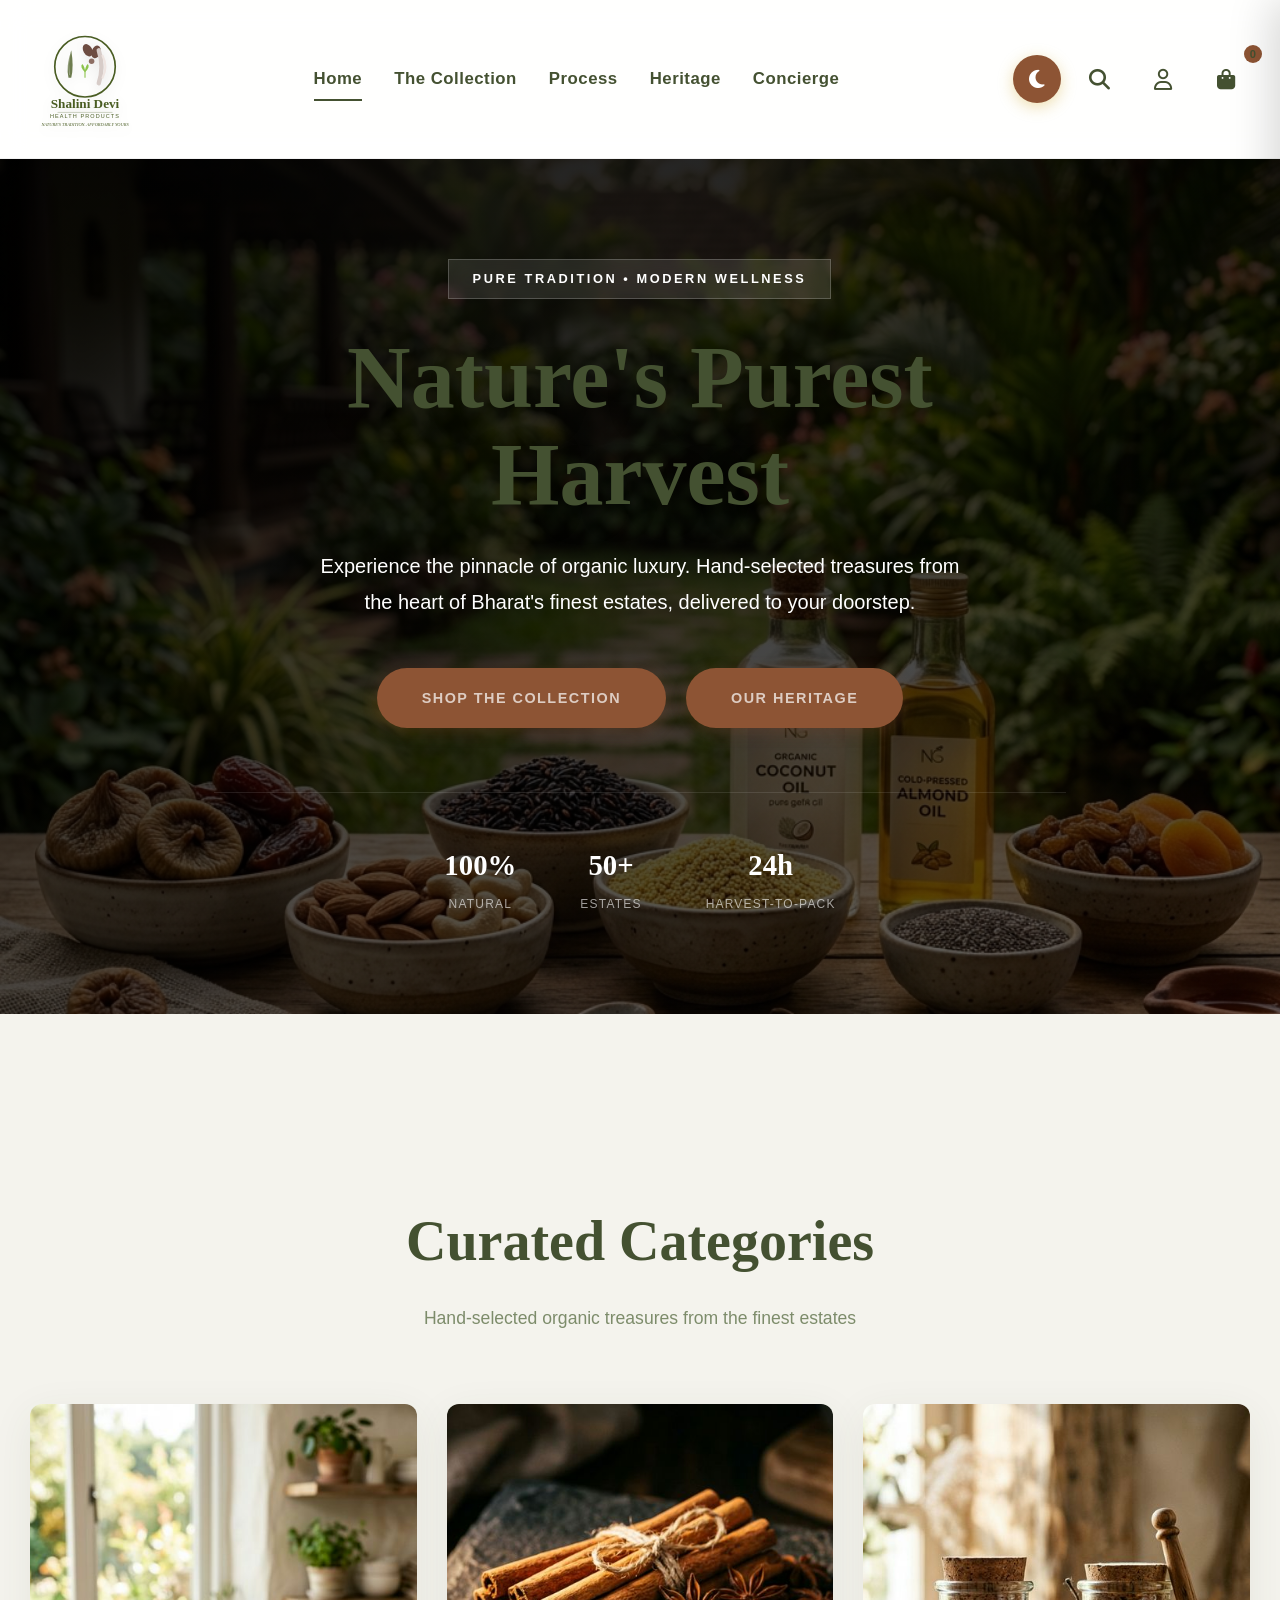
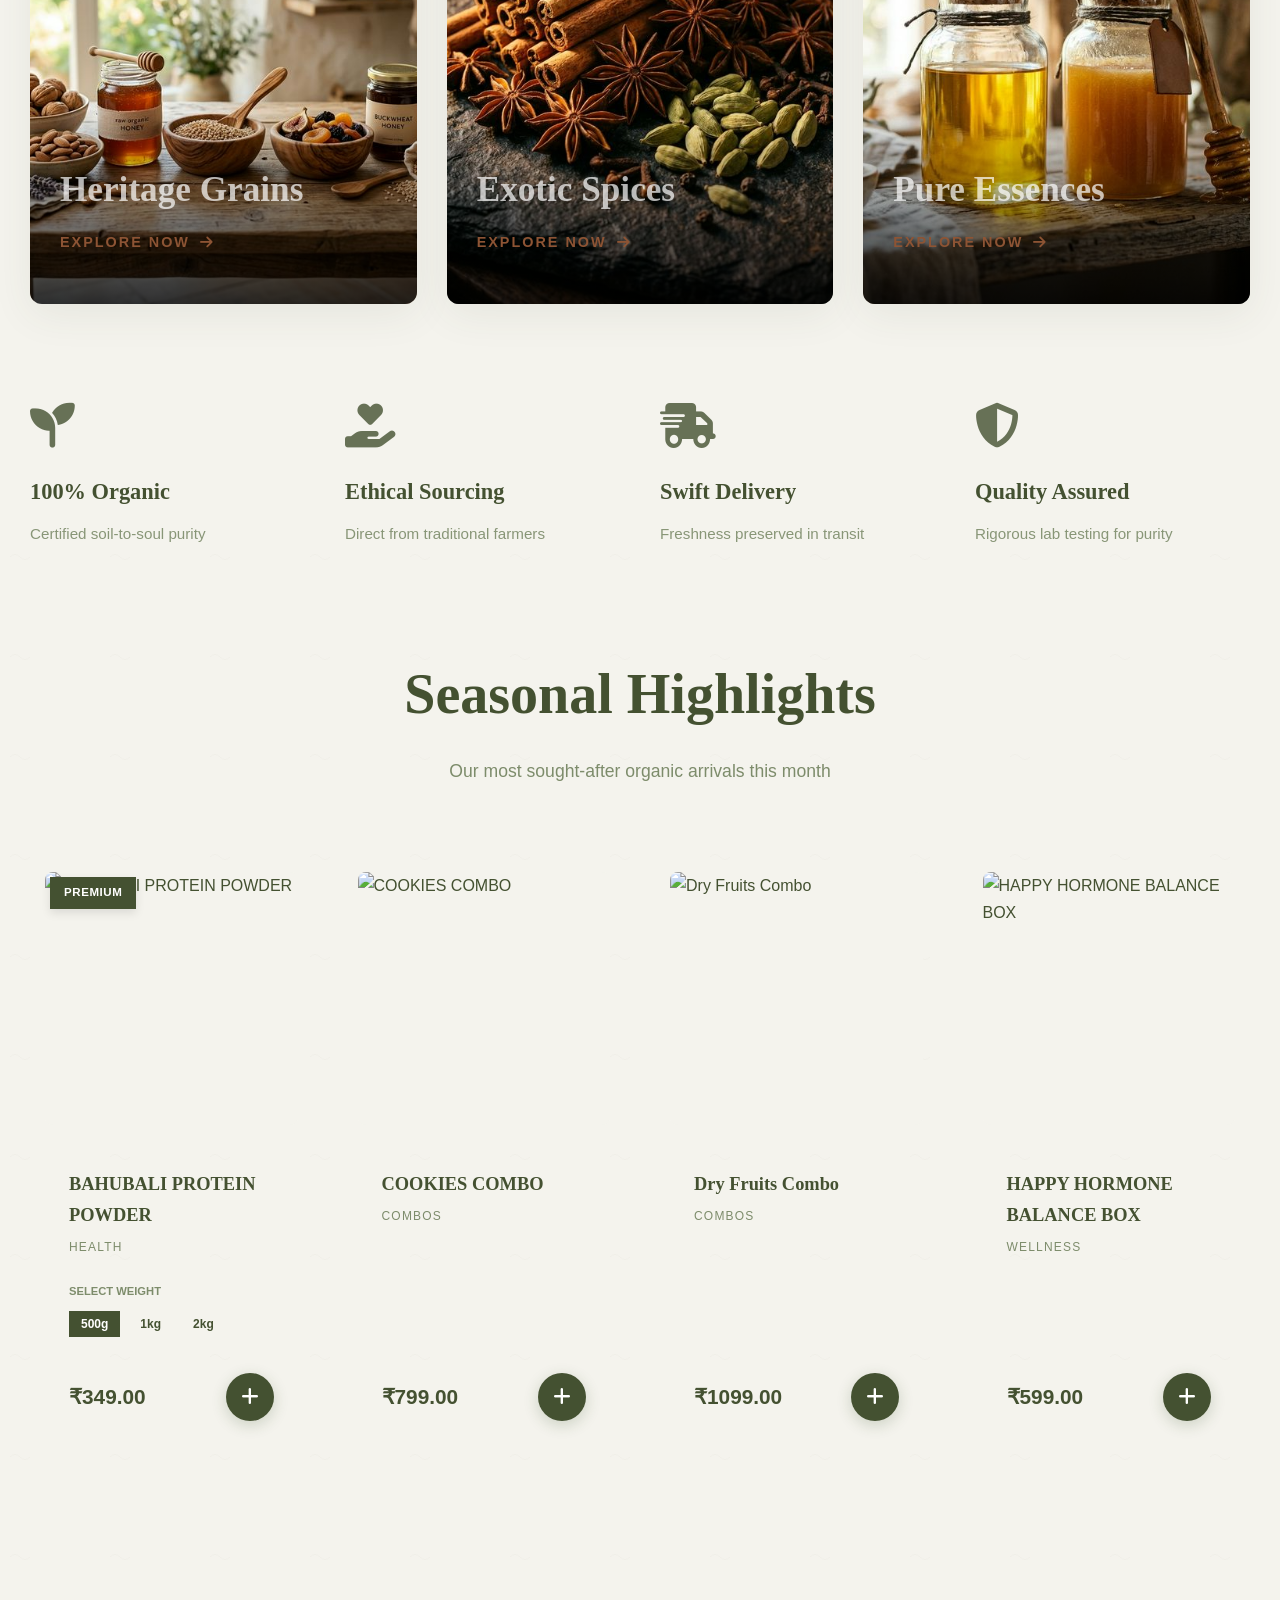
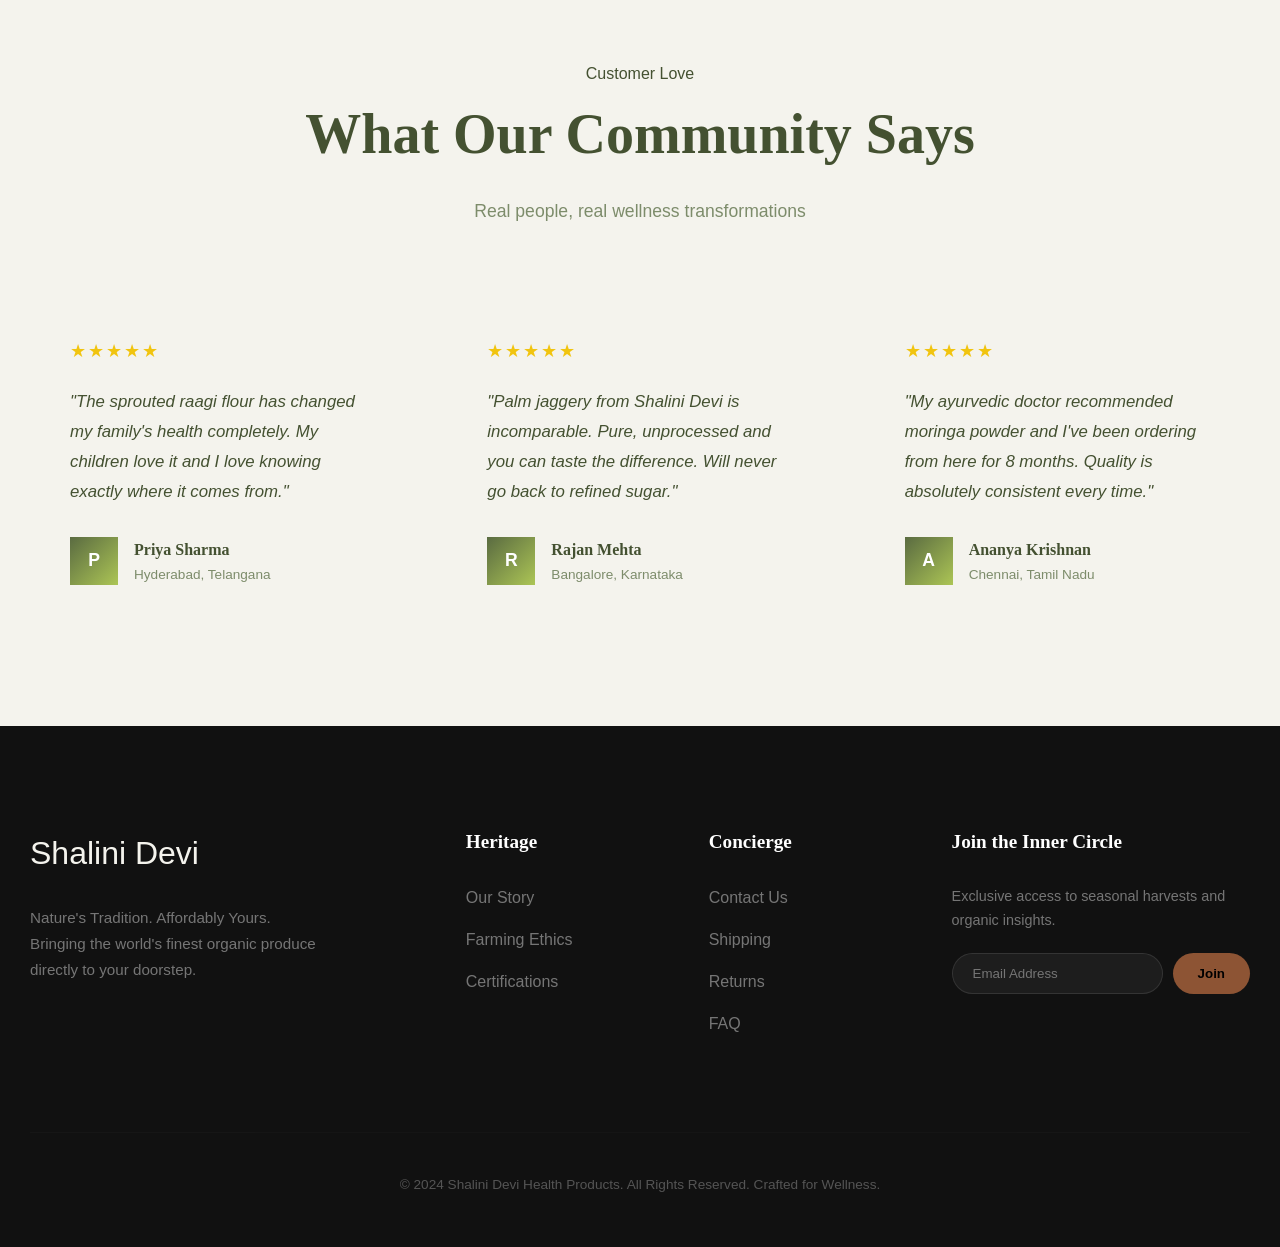
==== commit 5d51fa61: "hamburger fix" ====
--- a/index.html
+++ b/index.html
@@ -31,9 +31,22 @@
             <i class="fas fa-shopping-bag"></i>
             <span class="cart-count" id="cart-count">0</span>
           </a>
+          <button class="hamburger" id="hamburger" aria-label="Toggle menu" aria-expanded="false">
+            <span></span><span></span><span></span>
+          </button>
         </div>
       </div>
     </nav>
+
+    <!-- Mobile Menu -->
+    <div class="mobile-menu-overlay" id="mobileMenuOverlay"></div>
+    <div class="mobile-menu-drawer" id="mobileMenuDrawer">
+      <a href="index.html">Home</a>
+      <a href="shop.html">The Collection</a>
+      <a href="process.html">Process</a>
+      <a href="heritage.html">Heritage</a>
+      <a href="concierge.html">Concierge</a>
+    </div>
 
     <header class="hero hero-luxury" style="background: url('assets/premium_hero.png') no-repeat center center/cover;">
       <div class="hero-overlay"></div>
@@ -228,6 +241,7 @@
     <script src="scripts/cart.js"></script>
     <script src="scripts/cardFeatures.js"></script>
     <script src="scripts/animations.js"></script>
+    <script src="scripts/hamburger.js"></script>
     <script>
       document.addEventListener('DOMContentLoaded', () => {
         const featuredGrid = document.getElementById('featured-products');
--- a/css/styles.css
+++ b/css/styles.css
@@ -1744,3 +1744,216 @@
 body.dark .btn-add-unique {
     color: var(--bg-main) !important;
 }
+
+/* --- Mobile App Experience Overhaul --- */
+@media (max-width: 768px) {
+  /* Global Adjustments */
+  .container { padding: 0 15px !important; }
+  .section { padding: 60px 0 !important; }
+  .section-header h2 { font-size: 2.5rem; }
+
+  /* Navbar App Layout */
+  .logo img { height: 60px !important; }
+  .nav-links { display: none !important; }
+  .nav-actions { gap: 15px; }
+  .nav-actions i { font-size: 1.4rem !important; }
+  
+  /* Hero Overhaul */
+  .hero { min-height: 70vh !important; }
+  .hero-content h1 { font-size: 3rem !important; line-height: 1.1; }
+
+  /* THE APP-LIKE PRODUCT CARD */
+  .products-grid { grid-template-columns: 1fr !important; gap: 30px; }
+  .product-card {
+    padding: 0 !important;
+    border-radius: 20px !important;
+    overflow: hidden;
+    display: flex;
+    flex-direction: column;
+  }
+  .product-image-container {
+    height: 380px !important;
+    border-radius: 0 !important;
+    margin: 0 !important;
+  }
+  .product-image-container img { border-radius: 0 !important; }
+  .product-info { padding: 25px 20px !important; }
+  .product-info h3 { font-size: 1.6rem !important; }
+  .price { font-size: 1.8rem !important; }
+  
+  /* Large Thumb Targets */
+  .weight-chips { margin-bottom: 25px !important; }
+  .weight-chip {
+    padding: 12px 0 !important;
+    font-size: 0.95rem !important;
+    font-weight: 700 !important;
+    flex: 1;
+    text-align: center;
+    justify-content: center;
+  }
+  .btn-add-unique {
+    width: 60px !important;
+    height: 60px !important;
+    font-size: 1.6rem !important;
+  }
+
+  /* CART & CHECKOUT MOBILE */
+  .cart-layout { grid-template-columns: 1fr !important; gap: 40px !important; }
+  .premium-cart-item {
+    flex-direction: column !important;
+    align-items: stretch !important;
+    padding: 15px !important;
+  }
+  .premium-cart-item img {
+    width: 100% !important;
+    height: 250px !important;
+    margin-bottom: 15px !important;
+  }
+  .premium-cart-item-actions {
+    flex-direction: column !important;
+    gap: 15px !important;
+    align-items: flex-start !important;
+  }
+  .qty-stepper { width: 100%; justify-content: space-between; }
+  .stepper-btn {
+    width: 44px !important;
+    height: 44px !important;
+    font-size: 1.5rem !important;
+  }
+  .remove-btn-premium {
+    width: 100% !important;
+    text-align: center;
+    padding: 15px 0 !important;
+    background: rgba(231, 76, 60, 0.05);
+    border-radius: 12px;
+  }
+  .form-row { grid-template-columns: 1fr !important; }
+
+  /* Footer */
+  .footer-grid { grid-template-columns: 1fr !important; text-align: center; gap: 40px; }
+}
+
+/* --- Hamburger Button --- */
+.hamburger {
+  display: none;
+  flex-direction: column;
+  justify-content: center;
+  align-items: center;
+  gap: 5px;
+  width: 44px;
+  height: 44px;
+  background: transparent;
+  border: none;
+  cursor: pointer;
+  padding: 4px;
+  border-radius: 8px;
+  transition: background 0.2s ease;
+}
+
+.hamburger:hover {
+  background: var(--bg-main);
+}
+
+.hamburger span {
+  display: block;
+  width: 22px;
+  height: 2px;
+  background: var(--text-dark);
+  border-radius: 2px;
+  transition: all 0.3s cubic-bezier(0.4, 0, 0.2, 1);
+  transform-origin: center;
+}
+
+.hamburger.open span:nth-child(1) {
+  transform: translateY(7px) rotate(45deg);
+}
+.hamburger.open span:nth-child(2) {
+  opacity: 0;
+  transform: scaleX(0);
+}
+.hamburger.open span:nth-child(3) {
+  transform: translateY(-7px) rotate(-45deg);
+}
+
+body.dark .hamburger span {
+  background: var(--text-dark);
+}
+
+/* --- Mobile Menu Drawer --- */
+.mobile-menu-overlay {
+  display: none;
+  position: fixed;
+  inset: 0;
+  background: rgba(0, 0, 0, 0.4);
+  z-index: 1500;
+  opacity: 0;
+  transition: opacity 0.3s ease;
+}
+
+.mobile-menu-overlay.active {
+  display: block;
+  opacity: 1;
+}
+
+.mobile-menu-drawer {
+  position: fixed;
+  top: 0;
+  right: -280px;
+  width: 280px;
+  height: 100%;
+  background: var(--bg-white);
+  z-index: 1600;
+  padding: 80px 30px 40px;
+  display: flex;
+  flex-direction: column;
+  gap: 8px;
+  box-shadow: -10px 0 40px rgba(0, 0, 0, 0.15);
+  transition: right 0.35s cubic-bezier(0.4, 0, 0.2, 1);
+  overflow-y: auto;
+}
+
+.mobile-menu-drawer.open {
+  right: 0;
+}
+
+.mobile-menu-drawer a {
+  display: block;
+  padding: 14px 16px;
+  font-size: 1.1rem;
+  font-weight: 700;
+  color: var(--text-dark);
+  border-radius: 10px;
+  transition: background 0.2s ease, color 0.2s ease;
+  letter-spacing: 0.02em;
+}
+
+.mobile-menu-drawer a:hover,
+.mobile-menu-drawer a.active {
+  background: var(--bg-main);
+  color: var(--primary);
+}
+
+body.dark .mobile-menu-drawer {
+  background: var(--bg-white);
+}
+
+body.dark .mobile-menu-drawer a:hover,
+body.dark .mobile-menu-drawer a.active {
+  background: rgba(255, 255, 255, 0.07);
+  color: var(--accent);
+}
+
+/* --- Mobile Category & General Fix --- */
+@media (max-width: 768px) {
+  .hamburger {
+    display: flex;
+  }
+
+  /* Fix Categories Slider */
+  .categories-slider {
+    grid-template-columns: 1fr !important;
+  }
+  .category-card {
+    height: 350px !important;
+  }
+}
